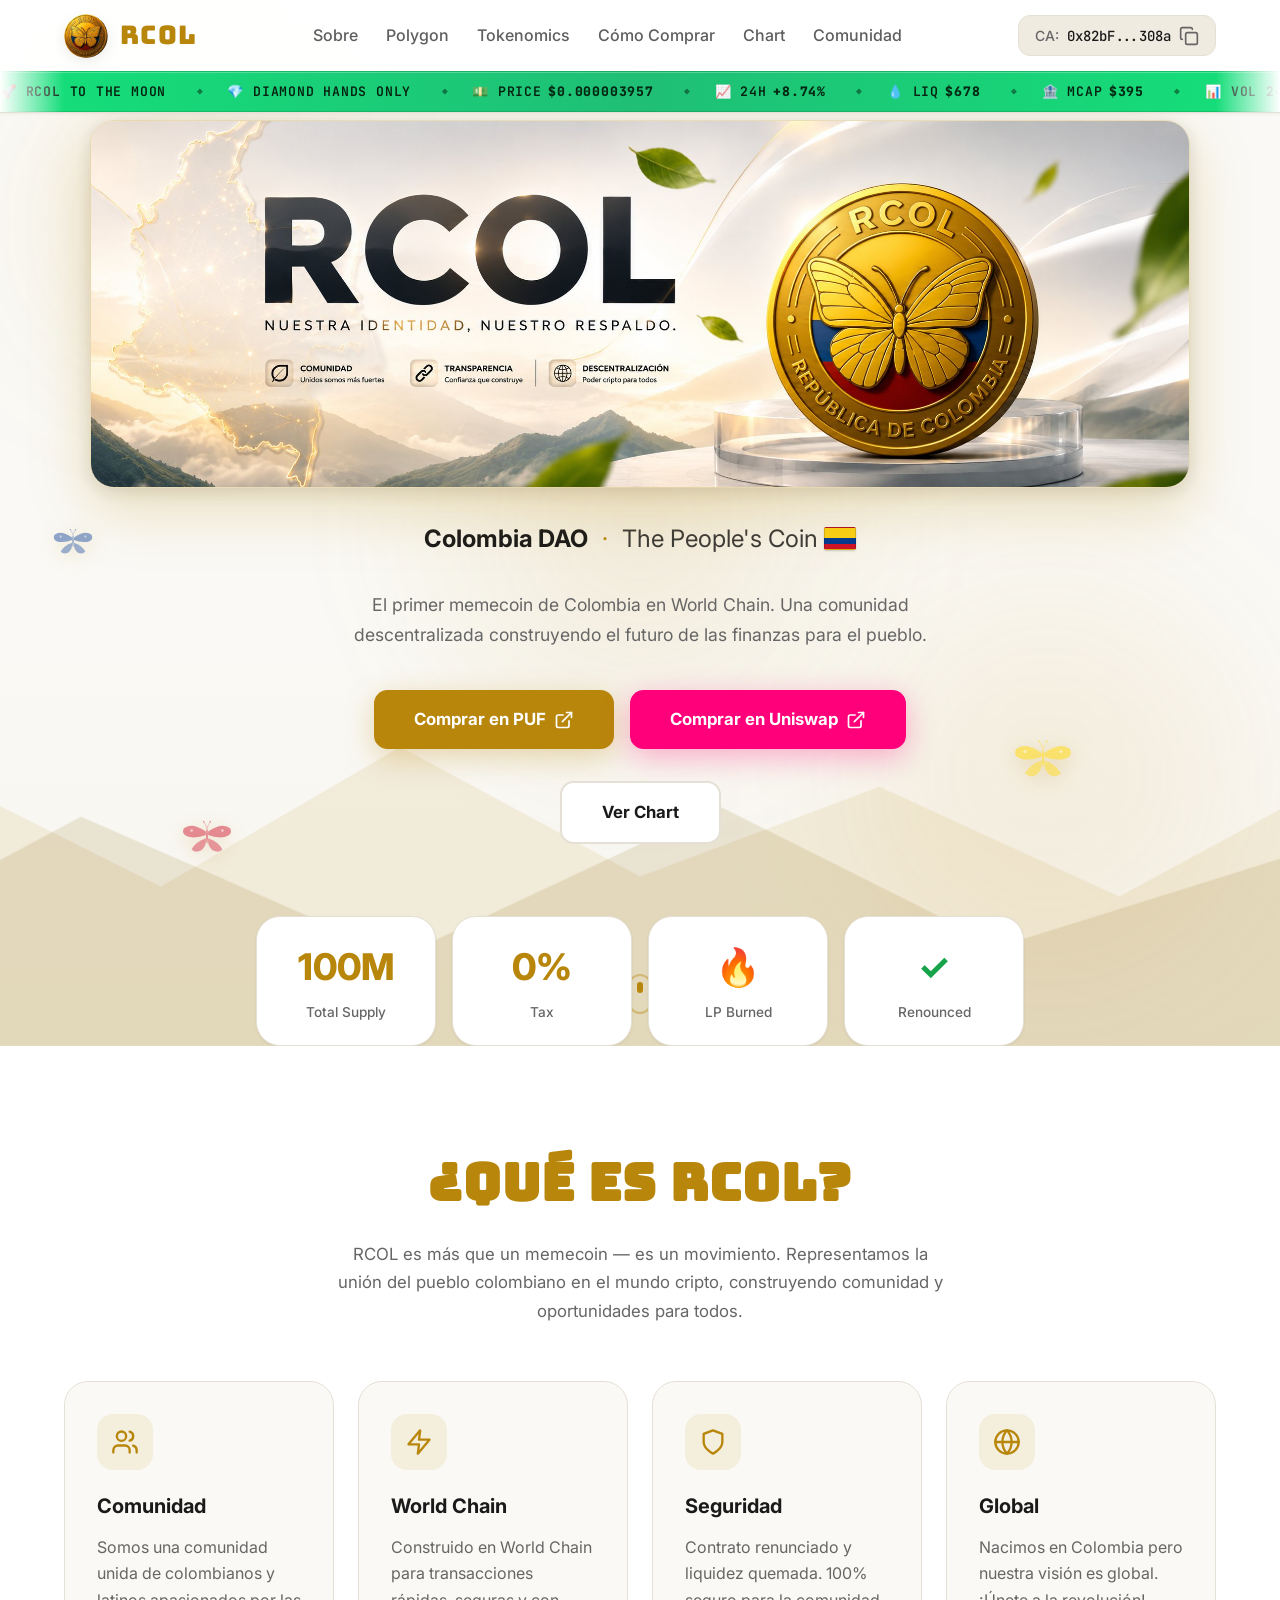
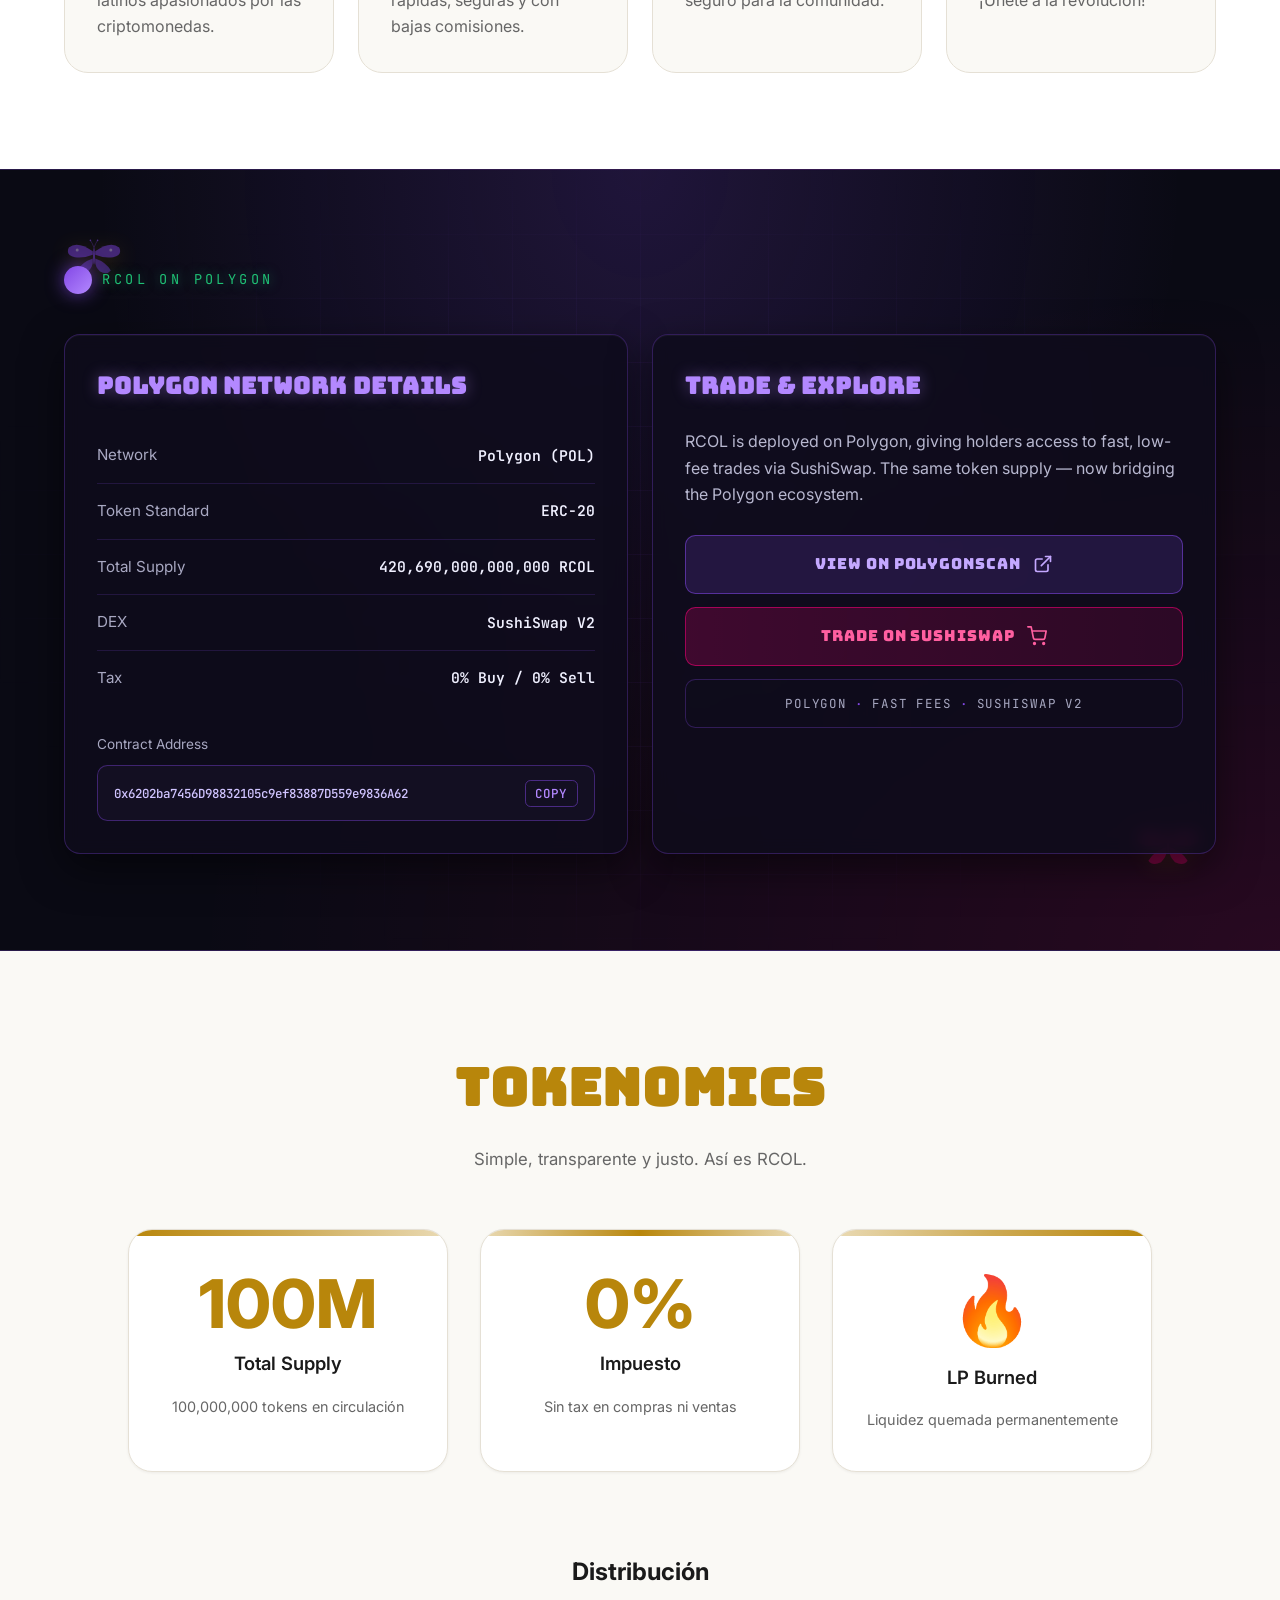
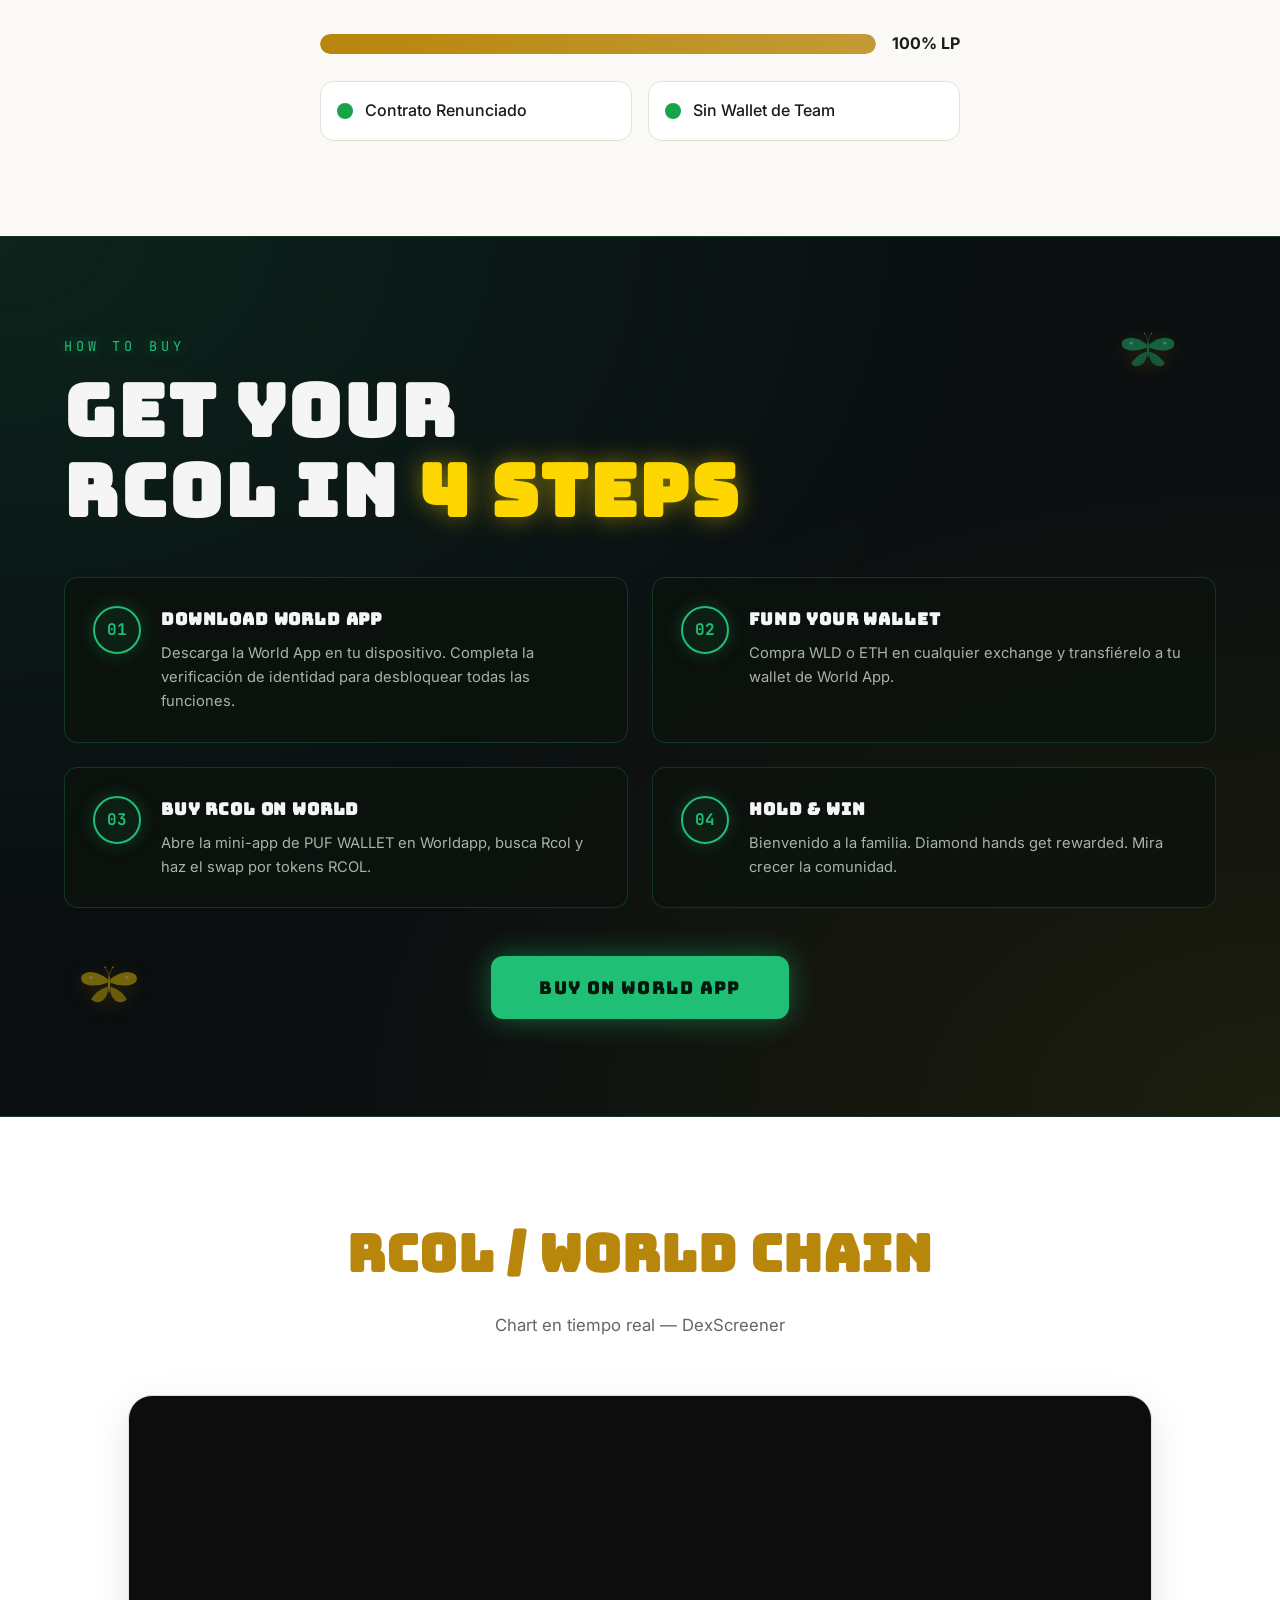
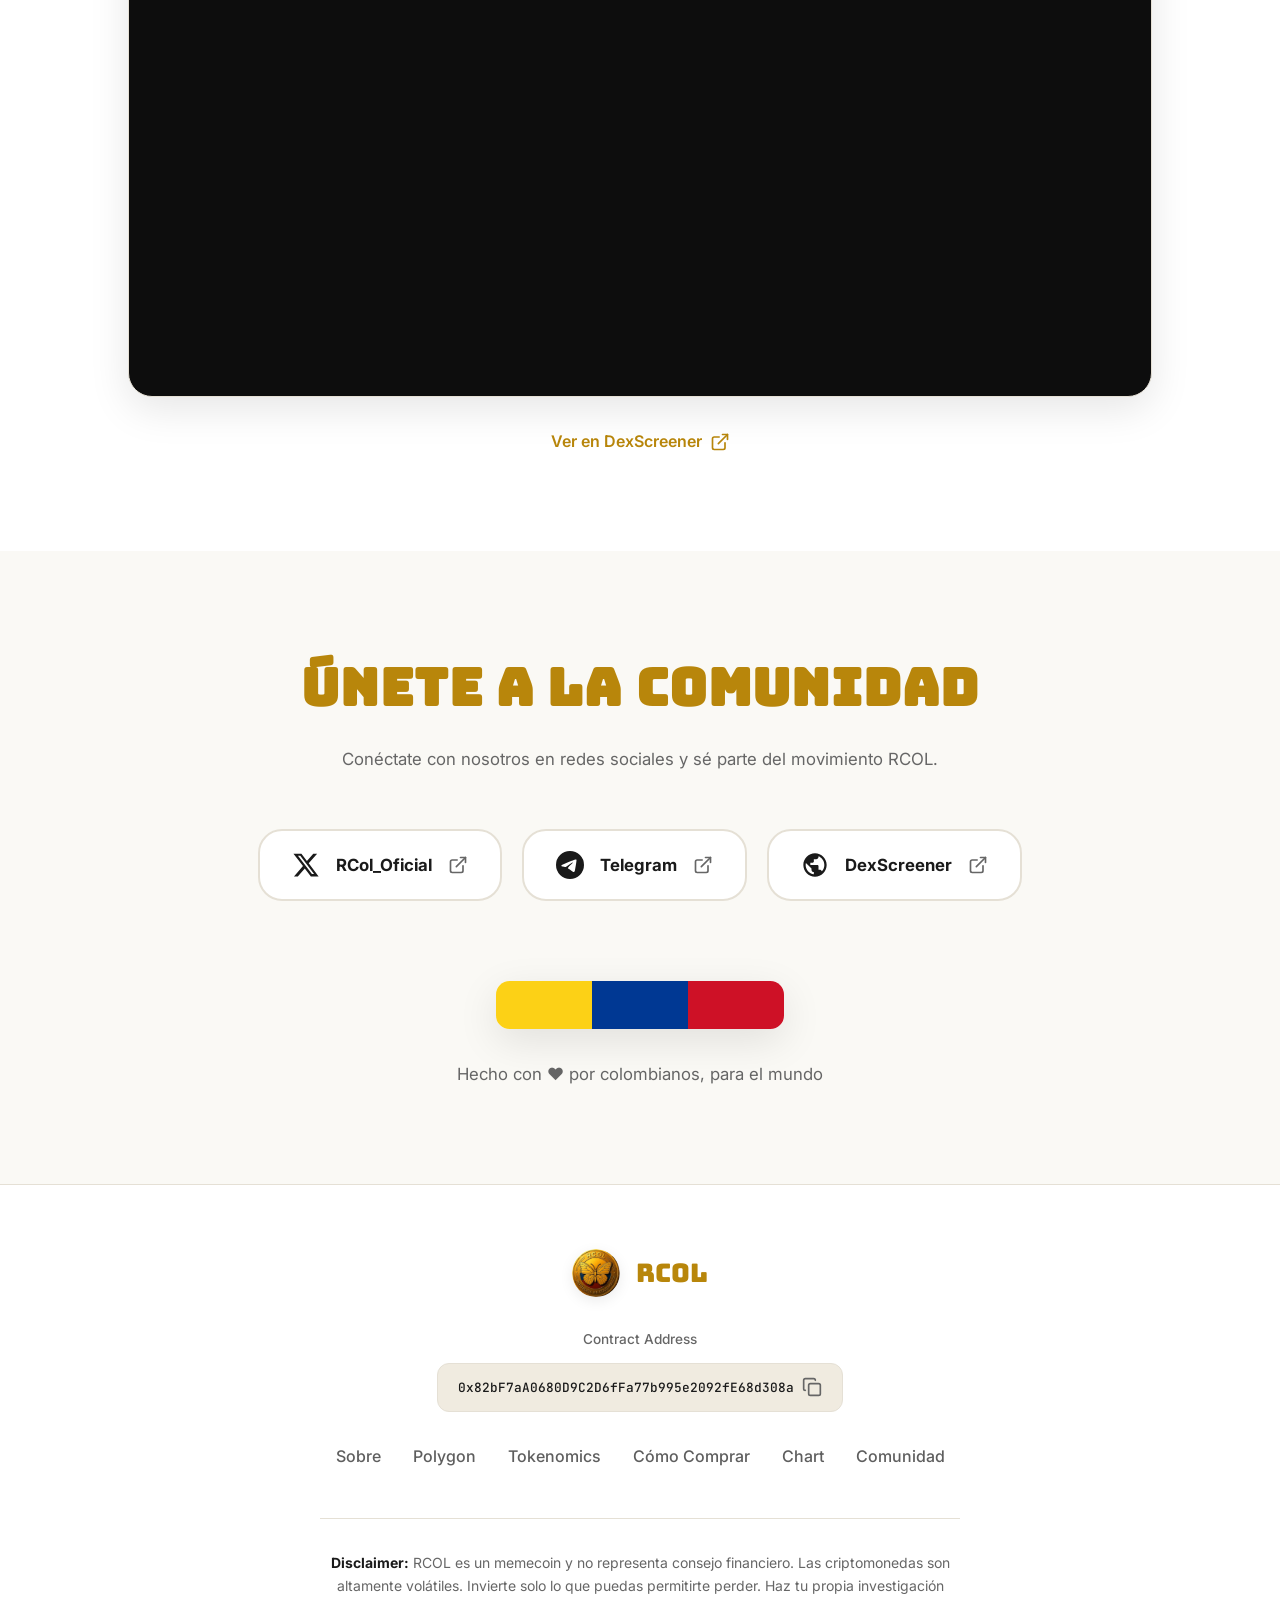
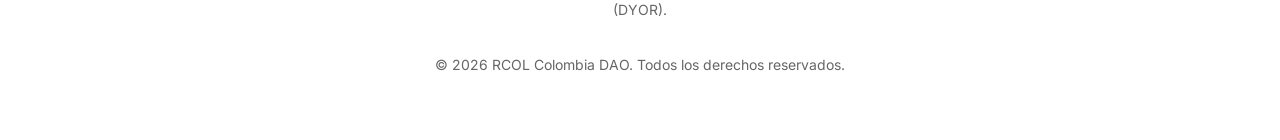
==== index.html @ a3721f61 "feat: SEO (h1, JSON-LD, robots, sitemap) + profundidad Andes y parallax SEO - Restaura un <h1> (sr-o" ====
<!DOCTYPE html>
<html lang="es">
<head>
  <meta charset="UTF-8" />
  <meta name="viewport" content="width=device-width, initial-scale=1.0" />
  <meta name="theme-color" content="#faf9f5" />
  <title>RCOL — Colombia DAO · The People's Coin</title>
  <meta name="description" content="RCOL es el memecoin de Colombia. Una comunidad descentralizada construyendo el futuro de las finanzas para el pueblo colombiano." />
  <meta name="keywords" content="RCOL, Colombia, DAO, memecoin, crypto, World Chain, DeFi, Polygon, SushiSwap" />
  <meta name="author" content="RCOL Colombia DAO" />
  <link rel="canonical" href="https://dhxc420.github.io/Rcol.fun/" />

  <meta property="og:site_name" content="RCOL — Colombia DAO" />
  <meta property="og:locale" content="es_CO" />
  <meta property="og:title" content="RCOL — Colombia DAO · The People's Coin" />
  <meta property="og:description" content="RCOL es el memecoin de Colombia. Una comunidad descentralizada construyendo el futuro." />
  <meta property="og:type" content="website" />
  <meta property="og:url" content="https://dhxc420.github.io/Rcol.fun/" />
  <meta property="og:image" content="https://dhxc420.github.io/Rcol.fun/assets/rcol-banner.jpg" />
  <meta property="og:image:width" content="2172" />
  <meta property="og:image:height" content="724" />

  <meta name="twitter:card" content="summary_large_image" />
  <meta name="twitter:title" content="RCOL — Colombia DAO" />
  <meta name="twitter:description" content="The People's Coin 🇨🇴" />
  <meta name="twitter:image" content="https://dhxc420.github.io/Rcol.fun/assets/rcol-banner.jpg" />

  <link rel="icon" type="image/png" href="assets/rcol-logo.png" />
  <link rel="apple-touch-icon" href="assets/rcol-logo.png" />

  <link rel="preconnect" href="https://fonts.googleapis.com" />
  <link rel="preconnect" href="https://fonts.gstatic.com" crossorigin />
  <link href="https://fonts.googleapis.com/css2?family=Bungee&family=Inter:wght@400;500;600;700;800&family=JetBrains+Mono:wght@400;500&display=swap" rel="stylesheet" />

  <link rel="stylesheet" href="styles.css" />

  <!-- Structured data (SEO) -->
  <script type="application/ld+json">
  {
    "@context": "https://schema.org",
    "@graph": [
      {
        "@type": "Organization",
        "@id": "https://dhxc420.github.io/Rcol.fun/#organization",
        "name": "RCOL — Colombia DAO",
        "alternateName": "RCOL",
        "url": "https://dhxc420.github.io/Rcol.fun/",
        "logo": "https://dhxc420.github.io/Rcol.fun/assets/rcol-logo.png",
        "description": "RCOL es el memecoin de Colombia. Una comunidad descentralizada construyendo el futuro de las finanzas para el pueblo colombiano.",
        "sameAs": [
          "https://twitter.com/RCol_Oficial",
          "https://t.me/updatesDzc",
          "https://dexscreener.com/worldchain/0x82bF7aA0680D9C2D6fFa77b995e2092fE68d308a",
          "https://polygonscan.com/token/0x6202ba7456D98832105c9ef83887D559e9836A62"
        ]
      },
      {
        "@type": "WebSite",
        "@id": "https://dhxc420.github.io/Rcol.fun/#website",
        "url": "https://dhxc420.github.io/Rcol.fun/",
        "name": "RCOL — Colombia DAO · The People's Coin",
        "inLanguage": "es",
        "publisher": { "@id": "https://dhxc420.github.io/Rcol.fun/#organization" }
      }
    ]
  }
  </script>
</head>
<body>
  <!-- ============ SVG SYMBOLS ============ -->
  <svg width="0" height="0" style="position:absolute" aria-hidden="true">
    <defs>
      <symbol id="butterfly-shape" viewBox="0 0 100 80">
        <!-- Body -->
        <ellipse cx="50" cy="40" rx="1.6" ry="14" fill="currentColor" opacity="0.9"/>
        <!-- Antennae -->
        <path d="M50 26 Q47 18 44 14" stroke="currentColor" stroke-width="1" fill="none" opacity="0.75"/>
        <path d="M50 26 Q53 18 56 14" stroke="currentColor" stroke-width="1" fill="none" opacity="0.75"/>
        <circle cx="44" cy="14" r="1.3" fill="currentColor"/>
        <circle cx="56" cy="14" r="1.3" fill="currentColor"/>
        <!-- Left upper wing -->
        <path d="M48 32 Q22 14 8 26 Q2 38 18 42 Q34 44 48 38 Z" fill="currentColor" opacity="0.85"/>
        <!-- Right upper wing -->
        <path d="M52 32 Q78 14 92 26 Q98 38 82 42 Q66 44 52 38 Z" fill="currentColor" opacity="0.85"/>
        <!-- Left lower wing -->
        <path d="M48 44 Q30 50 22 64 Q28 72 40 66 Q48 58 48 50 Z" fill="currentColor" opacity="0.75"/>
        <!-- Right lower wing -->
        <path d="M52 44 Q70 50 78 64 Q72 72 60 66 Q52 58 52 50 Z" fill="currentColor" opacity="0.75"/>
        <!-- Wing spots -->
        <circle cx="22" cy="30" r="2.5" fill="#fff" opacity="0.55"/>
        <circle cx="78" cy="30" r="2.5" fill="#fff" opacity="0.55"/>
      </symbol>
    </defs>
  </svg>

  <!-- ============ HEADER ============ -->
  <header class="site-header">
    <div class="container header-inner">
      <a href="#top" class="brand">
        <img src="assets/rcol-logo.png" alt="RCOL Logo" class="brand-logo" width="44" height="44" />
        <span class="brand-name">RCOL</span>
      </a>

      <nav class="nav-desktop" aria-label="Principal">
        <a href="#about">Sobre</a>
        <a href="#polygon">Polygon</a>
        <a href="#tokenomics">Tokenomics</a>
        <a href="#how-to-buy">Cómo Comprar</a>
        <a href="#chart">Chart</a>
        <a href="#community">Comunidad</a>
      </nav>

      <button class="ca-button" id="ca-button-header" type="button" aria-label="Copiar contract address">
        <span class="ca-label">CA:</span>
        <span class="ca-short" id="ca-short-header">0x82bF...308a</span>
        <svg class="icon icon-copy" viewBox="0 0 24 24" fill="none" stroke="currentColor" stroke-width="2" stroke-linecap="round" stroke-linejoin="round" aria-hidden="true">
          <rect width="14" height="14" x="8" y="8" rx="2" ry="2"/>
          <path d="M4 16c-1.1 0-2-.9-2-2V4c0-1.1.9-2 2-2h10c1.1 0 2 .9 2 2"/>
        </svg>
        <svg class="icon icon-check" viewBox="0 0 24 24" fill="none" stroke="currentColor" stroke-width="2.4" stroke-linecap="round" stroke-linejoin="round" aria-hidden="true">
          <polyline points="20 6 9 17 4 12"></polyline>
        </svg>
      </button>

      <button class="nav-toggle" id="nav-toggle" type="button" aria-label="Abrir menú" aria-expanded="false">
        <span></span><span></span><span></span>
      </button>
    </div>

    <!-- ============ LIVE TICKER ============ -->
    <div class="ticker" id="ticker" aria-label="Estadísticas RCOL en vivo">
      <div class="ticker-track">
        <!-- Group 1 -->
        <div class="ticker-group">
          <span class="tk-item">🚀 RCOL TO THE MOON</span>
          <span class="tk-item">💎 DIAMOND HANDS ONLY</span>
          <span class="tk-item">💵 PRICE <b class="tk-price">$0.000003957</b></span>
          <span class="tk-item">📈 24H <b class="tk-change">+8.74%</b></span>
          <span class="tk-item">💧 LIQ <b class="tk-liq">$678</b></span>
          <span class="tk-item">🏦 MCAP <b class="tk-mcap">$395</b></span>
          <span class="tk-item">📊 VOL 24H <b class="tk-vol">$72</b></span>
          <span class="tk-item">🔥 LP BURNED</span>
          <span class="tk-item">✅ RENOUNCED · 0% TAX</span>
          <span class="tk-item"><span class="co-flag" aria-hidden="true"></span> THE PEOPLE'S COIN</span>
        </div>
        <!-- Group 2 (clone for seamless loop) -->
        <div class="ticker-group" aria-hidden="true">
          <span class="tk-item">🚀 RCOL TO THE MOON</span>
          <span class="tk-item">💎 DIAMOND HANDS ONLY</span>
          <span class="tk-item">💵 PRICE <b class="tk-price">$0.000003957</b></span>
          <span class="tk-item">📈 24H <b class="tk-change">+8.74%</b></span>
          <span class="tk-item">💧 LIQ <b class="tk-liq">$678</b></span>
          <span class="tk-item">🏦 MCAP <b class="tk-mcap">$395</b></span>
          <span class="tk-item">📊 VOL 24H <b class="tk-vol">$72</b></span>
          <span class="tk-item">🔥 LP BURNED</span>
          <span class="tk-item">✅ RENOUNCED · 0% TAX</span>
          <span class="tk-item"><span class="co-flag" aria-hidden="true"></span> THE PEOPLE'S COIN</span>
        </div>
      </div>
    </div>

    <nav class="nav-mobile" id="nav-mobile" aria-label="Menú móvil">
      <a href="#about">Sobre</a>
      <a href="#polygon">Polygon</a>
      <a href="#tokenomics">Tokenomics</a>
      <a href="#how-to-buy">Cómo Comprar</a>
      <a href="#chart">Chart</a>
      <a href="#community">Comunidad</a>
    </nav>
  </header>

  <main id="top">
    <!-- ============ HERO ============ -->
    <section class="hero">
      <div class="hero-bg">
        <div class="blob blob-1"></div>
        <div class="blob blob-2"></div>
        <div class="blob blob-3"></div>

        <!-- Floating butterflies -->
        <svg class="butterfly butterfly-1" viewBox="0 0 100 80" aria-hidden="true">
          <use href="#butterfly-shape" />
        </svg>
        <svg class="butterfly butterfly-2" viewBox="0 0 100 80" aria-hidden="true">
          <use href="#butterfly-shape" />
        </svg>
        <svg class="butterfly butterfly-3" viewBox="0 0 100 80" aria-hidden="true">
          <use href="#butterfly-shape" />
        </svg>
        <svg class="butterfly butterfly-4" viewBox="0 0 100 80" aria-hidden="true">
          <use href="#butterfly-shape" />
        </svg>
        <svg class="butterfly butterfly-5" viewBox="0 0 100 80" aria-hidden="true">
          <use href="#butterfly-shape" />
        </svg>

        <!-- Andes silhouette (subtle depth + parallax) -->
        <svg class="andes" viewBox="0 0 1440 220" preserveAspectRatio="xMidYMax slice" aria-hidden="true">
          <path class="andes-back" data-parallax="0.06"
            d="M0,170 L120,95 L240,150 L360,80 L480,140 L600,70 L720,135 L840,90 L960,145 L1080,80 L1200,135 L1320,95 L1440,150 L1440,220 L0,220 Z" />
          <path class="andes-front" data-parallax="0.14"
            d="M0,220 L160,120 L300,180 L440,105 L600,175 L760,100 L900,170 L1060,120 L1220,185 L1380,125 L1440,165 L1440,220 L0,220 Z" />
        </svg>
      </div>

      <div class="container hero-inner">
        <h1 class="sr-only">RCOL — Colombia DAO · The People's Coin de Colombia en World Chain</h1>
        <div class="hero-banner">
          <img src="assets/rcol-banner.jpg"
               alt="RCOL — Nuestra identidad, nuestro respaldo. Comunidad, Transparencia, Descentralización."
               width="2172" height="724" class="hero-banner-img" fetchpriority="high" />
        </div>

        <p class="hero-subtitle">
          <strong>Colombia DAO</strong>
          <span class="sep">·</span>
          <span>The People's Coin</span>
          <span class="co-flag" role="img" aria-label="Bandera de Colombia"></span>
        </p>

        <p class="hero-desc">
          El primer memecoin de Colombia en World Chain.
          Una comunidad descentralizada construyendo el futuro de las finanzas para el pueblo.
        </p>

        <div class="hero-cta">
          <a class="btn btn-primary"
             href="https://world.org/mini-app?app_id=app_e5ba7c3061400e361f98ce44d8b1b9c4&path=/token/0x82bf7aa0680d9c2d6ffa77b995e2092fe68d308a"
             target="_blank" rel="noopener noreferrer">
            Comprar en PUF
            <svg class="icon" viewBox="0 0 24 24" fill="none" stroke="currentColor" stroke-width="2" stroke-linecap="round" stroke-linejoin="round"><path d="M18 13v6a2 2 0 0 1-2 2H5a2 2 0 0 1-2-2V8a2 2 0 0 1 2-2h6"/><polyline points="15 3 21 3 21 9"/><line x1="10" y1="14" x2="21" y2="3"/></svg>
          </a>
          <a class="btn btn-uniswap"
             href="https://app.uniswap.org/swap?outputCurrency=0x82bF7aA0680D9C2D6fFa77b995e2092fE68d308a&chain=worldchain"
             target="_blank" rel="noopener noreferrer">
            Comprar en Uniswap
            <svg class="icon" viewBox="0 0 24 24" fill="none" stroke="currentColor" stroke-width="2" stroke-linecap="round" stroke-linejoin="round"><path d="M18 13v6a2 2 0 0 1-2 2H5a2 2 0 0 1-2-2V8a2 2 0 0 1 2-2h6"/><polyline points="15 3 21 3 21 9"/><line x1="10" y1="14" x2="21" y2="3"/></svg>
          </a>
        </div>

        <a href="#chart" class="btn btn-ghost">Ver Chart</a>

        <div class="hero-stats">
          <div class="stat-card">
            <p class="stat-num">100M</p>
            <p class="stat-label">Total Supply</p>
          </div>
          <div class="stat-card">
            <p class="stat-num">0%</p>
            <p class="stat-label">Tax</p>
          </div>
          <div class="stat-card">
            <p class="stat-emoji">🔥</p>
            <p class="stat-label">LP Burned</p>
          </div>
          <div class="stat-card">
            <p class="stat-check">✓</p>
            <p class="stat-label">Renounced</p>
          </div>
        </div>
      </div>

      <a href="#about" class="scroll-indicator" aria-label="Bajar">
        <span></span>
      </a>
    </section>

    <!-- ============ ABOUT ============ -->
    <section id="about" class="about">
      <div class="container">
        <header class="section-head">
          <h2 class="section-title">¿Qué es RCOL?</h2>
          <p class="section-sub">
            RCOL es más que un memecoin — es un movimiento. Representamos la unión del pueblo colombiano
            en el mundo cripto, construyendo comunidad y oportunidades para todos.
          </p>
        </header>

        <div class="feature-grid">
          <article class="feature">
            <div class="feature-icon">
              <svg viewBox="0 0 24 24" fill="none" stroke="currentColor" stroke-width="2" stroke-linecap="round" stroke-linejoin="round"><path d="M16 21v-2a4 4 0 0 0-4-4H6a4 4 0 0 0-4 4v2"/><circle cx="9" cy="7" r="4"/><path d="M22 21v-2a4 4 0 0 0-3-3.87"/><path d="M16 3.13a4 4 0 0 1 0 7.75"/></svg>
            </div>
            <h3>Comunidad</h3>
            <p>Somos una comunidad unida de colombianos y latinos apasionados por las criptomonedas.</p>
          </article>

          <article class="feature">
            <div class="feature-icon">
              <svg viewBox="0 0 24 24" fill="none" stroke="currentColor" stroke-width="2" stroke-linecap="round" stroke-linejoin="round"><polygon points="13 2 3 14 12 14 11 22 21 10 12 10 13 2"/></svg>
            </div>
            <h3>World Chain</h3>
            <p>Construido en World Chain para transacciones rápidas, seguras y con bajas comisiones.</p>
          </article>

          <article class="feature">
            <div class="feature-icon">
              <svg viewBox="0 0 24 24" fill="none" stroke="currentColor" stroke-width="2" stroke-linecap="round" stroke-linejoin="round"><path d="M12 22s8-4 8-10V5l-8-3-8 3v7c0 6 8 10 8 10z"/></svg>
            </div>
            <h3>Seguridad</h3>
            <p>Contrato renunciado y liquidez quemada. 100% seguro para la comunidad.</p>
          </article>

          <article class="feature">
            <div class="feature-icon">
              <svg viewBox="0 0 24 24" fill="none" stroke="currentColor" stroke-width="2" stroke-linecap="round" stroke-linejoin="round"><circle cx="12" cy="12" r="10"/><line x1="2" y1="12" x2="22" y2="12"/><path d="M12 2a15.3 15.3 0 0 1 4 10 15.3 15.3 0 0 1-4 10 15.3 15.3 0 0 1-4-10 15.3 15.3 0 0 1 4-10z"/></svg>
            </div>
            <h3>Global</h3>
            <p>Nacimos en Colombia pero nuestra visión es global. ¡Únete a la revolución!</p>
          </article>
        </div>
      </div>
    </section>

    <!-- ============ POLYGON ============ -->
    <section id="polygon" class="polygon">
      <!-- Decorative butterflies -->
      <svg class="butterfly butterfly-pg-1" viewBox="0 0 100 80" aria-hidden="true"><use href="#butterfly-shape"/></svg>
      <svg class="butterfly butterfly-pg-2" viewBox="0 0 100 80" aria-hidden="true"><use href="#butterfly-shape"/></svg>

      <div class="container">
        <header class="polygon-eyebrow">
          <span class="polygon-dot"></span>
          <span class="eyebrow-text">RCOL ON POLYGON</span>
        </header>

        <div class="polygon-grid">
          <article class="polygon-card">
            <h3 class="polygon-title">Polygon Network Details</h3>
            <dl class="polygon-list">
              <div class="polygon-row">
                <dt>Network</dt>
                <dd>Polygon (POL)</dd>
              </div>
              <div class="polygon-row">
                <dt>Token Standard</dt>
                <dd>ERC-20</dd>
              </div>
              <div class="polygon-row">
                <dt>Total Supply</dt>
                <dd>420,690,000,000,000 RCOL</dd>
              </div>
              <div class="polygon-row">
                <dt>DEX</dt>
                <dd>SushiSwap V2</dd>
              </div>
              <div class="polygon-row">
                <dt>Tax</dt>
                <dd>0% Buy / 0% Sell</dd>
              </div>
            </dl>

            <div class="polygon-ca">
              <span class="polygon-ca-label">Contract Address</span>
              <button class="ca-button ca-polygon" data-address="0x6202ba7456D98832105c9ef83887D559e9836A62" type="button" aria-label="Copiar contract address de Polygon">
                <span class="ca-polygon-text">0x6202ba7456D98832105c9ef83887D559e9836A62</span>
                <span class="ca-copy-text">COPY</span>
                <span class="ca-copied-text">COPIED</span>
              </button>
            </div>
          </article>

          <article class="polygon-card">
            <h3 class="polygon-title">Trade &amp; Explore</h3>
            <p class="polygon-desc">
              RCOL is deployed on Polygon, giving holders access to fast, low-fee
              trades via SushiSwap. The same token supply — now bridging the
              Polygon ecosystem.
            </p>

            <div class="polygon-actions">
              <a class="btn-polygon btn-polygon-primary"
                 href="https://polygonscan.com/token/0x6202ba7456D98832105c9ef83887D559e9836A62"
                 target="_blank" rel="noopener noreferrer">
                <span>VIEW ON POLYGONSCAN</span>
                <svg class="icon" viewBox="0 0 24 24" fill="none" stroke="currentColor" stroke-width="2" stroke-linecap="round" stroke-linejoin="round"><path d="M18 13v6a2 2 0 0 1-2 2H5a2 2 0 0 1-2-2V8a2 2 0 0 1 2-2h6"/><polyline points="15 3 21 3 21 9"/><line x1="10" y1="14" x2="21" y2="3"/></svg>
              </a>
              <a class="btn-polygon btn-polygon-sushi"
                 href="https://www.sushi.com/polygon/swap?token0=NATIVE&token1=0x6202ba7456D98832105c9ef83887D559e9836A62"
                 target="_blank" rel="noopener noreferrer">
                <span>TRADE ON SUSHISWAP</span>
                <svg class="icon" viewBox="0 0 24 24" fill="none" stroke="currentColor" stroke-width="2" stroke-linecap="round" stroke-linejoin="round"><circle cx="9" cy="21" r="1"/><circle cx="20" cy="21" r="1"/><path d="M1 1h4l2.68 13.39a2 2 0 0 0 2 1.61h9.72a2 2 0 0 0 2-1.61L23 6H6"/></svg>
              </a>
              <div class="btn-polygon btn-polygon-tags">
                <span>POLYGON</span><span class="dot-sep">·</span>
                <span>FAST FEES</span><span class="dot-sep">·</span>
                <span>SUSHISWAP V2</span>
              </div>
            </div>
          </article>
        </div>
      </div>
    </section>

    <!-- ============ TOKENOMICS ============ -->
    <section id="tokenomics" class="tokenomics">
      <div class="container">
        <header class="section-head">
          <h2 class="section-title">Tokenomics</h2>
          <p class="section-sub">Simple, transparente y justo. Así es RCOL.</p>
        </header>

        <div class="token-grid">
          <article class="token-card">
            <div class="token-bar"></div>
            <div class="token-num">100M</div>
            <div class="token-label">Total Supply</div>
            <p class="token-desc">100,000,000 tokens en circulación</p>
          </article>

          <article class="token-card">
            <div class="token-bar token-bar-2"></div>
            <div class="token-num">0%</div>
            <div class="token-label">Impuesto</div>
            <p class="token-desc">Sin tax en compras ni ventas</p>
          </article>

          <article class="token-card">
            <div class="token-bar token-bar-3"></div>
            <div class="token-num token-emoji">🔥</div>
            <div class="token-label">LP Burned</div>
            <p class="token-desc">Liquidez quemada permanentemente</p>
          </article>
        </div>

        <div class="distribution">
          <h3>Distribución</h3>
          <div class="dist-bar-wrap">
            <div class="dist-bar"><div class="dist-fill"></div></div>
            <span class="dist-label">100% LP</span>
          </div>
          <div class="dist-checks">
            <div class="dist-check">
              <span class="dot"></span>
              <span>Contrato Renunciado</span>
            </div>
            <div class="dist-check">
              <span class="dot"></span>
              <span>Sin Wallet de Team</span>
            </div>
          </div>
        </div>
      </div>
    </section>

    <!-- ============ HOW TO BUY ============ -->
    <section id="how-to-buy" class="how-to-buy">
      <svg class="butterfly butterfly-htb-1" viewBox="0 0 100 80" aria-hidden="true"><use href="#butterfly-shape"/></svg>
      <svg class="butterfly butterfly-htb-2" viewBox="0 0 100 80" aria-hidden="true"><use href="#butterfly-shape"/></svg>

      <div class="container">
        <header class="htb-head">
          <span class="htb-eyebrow">HOW TO BUY</span>
          <h2 class="htb-title">
            <span class="htb-line-1">GET YOUR</span>
            <span class="htb-line-2">RCOL IN <span class="htb-accent">4 STEPS</span></span>
          </h2>
        </header>

        <div class="htb-grid">
          <article class="htb-step">
            <span class="htb-num">01</span>
            <div class="htb-body">
              <h3>DOWNLOAD WORLD APP</h3>
              <p>Descarga la World App en tu dispositivo. Completa la verificación de identidad para desbloquear todas las funciones.</p>
            </div>
          </article>

          <article class="htb-step">
            <span class="htb-num">02</span>
            <div class="htb-body">
              <h3>FUND YOUR WALLET</h3>
              <p>Compra WLD o ETH en cualquier exchange y transfiérelo a tu wallet de World App.</p>
            </div>
          </article>

          <article class="htb-step">
            <span class="htb-num">03</span>
            <div class="htb-body">
              <h3>BUY RCOL ON WORLD</h3>
              <p>Abre la mini-app de PUF WALLET en Worldapp, busca Rcol  y haz el swap por tokens RCOL.</p>
            </div>
          </article>

          <article class="htb-step">
            <span class="htb-num">04</span>
            <div class="htb-body">
              <h3>HOLD &amp; WIN</h3>
              <p>Bienvenido a la familia. Diamond hands get rewarded. Mira crecer la comunidad.</p>
            </div>
          </article>
        </div>

        <div class="htb-cta">
          <a class="btn-htb"
             href="https://world.org/mini-app?app_id=app_e5ba7c3061400e361f98ce44d8b1b9c4&path=/token/0x82bf7aa0680d9c2d6ffa77b995e2092fe68d308a"
             target="_blank" rel="noopener noreferrer">
            BUY ON WORLD APP
          </a>
        </div>
      </div>
    </section>

    <!-- ============ CHART ============ -->
    <section id="chart" class="chart-section">
      <div class="container">
        <header class="section-head">
          <h2 class="section-title">RCOL / World Chain</h2>
          <p class="section-sub">Chart en tiempo real — DexScreener</p>
        </header>

        <div class="chart-wrap">
          <iframe
            src="https://dexscreener.com/worldchain/0x82bF7aA0680D9C2D6fFa77b995e2092fE68d308a?embed=1&theme=dark&info=0"
            title="RCOL DexScreener Chart"
            loading="lazy"
            allowfullscreen></iframe>
        </div>

        <div class="chart-link">
          <a href="https://dexscreener.com/worldchain/0x82bF7aA0680D9C2D6fFa77b995e2092fE68d308a"
             target="_blank" rel="noopener noreferrer">
            Ver en DexScreener
            <svg class="icon" viewBox="0 0 24 24" fill="none" stroke="currentColor" stroke-width="2" stroke-linecap="round" stroke-linejoin="round"><path d="M18 13v6a2 2 0 0 1-2 2H5a2 2 0 0 1-2-2V8a2 2 0 0 1 2-2h6"/><polyline points="15 3 21 3 21 9"/><line x1="10" y1="14" x2="21" y2="3"/></svg>
          </a>
        </div>
      </div>
    </section>

    <!-- ============ COMMUNITY ============ -->
    <section id="community" class="community">
      <div class="container">
        <header class="section-head">
          <h2 class="section-title">Únete a la Comunidad</h2>
          <p class="section-sub">
            Conéctate con nosotros en redes sociales y sé parte del movimiento RCOL.
          </p>
        </header>

        <div class="social-grid">
          <a class="social-card" href="https://twitter.com/RCol_Oficial" target="_blank" rel="noopener noreferrer">
            <svg class="social-icon" viewBox="0 0 24 24" fill="currentColor"><path d="M18.244 2.25h3.308l-7.227 8.26 8.502 11.24H16.17l-5.214-6.817L4.99 21.75H1.68l7.73-8.835L1.254 2.25H8.08l4.713 6.231zm-1.161 17.52h1.833L7.084 4.126H5.117z"/></svg>
            <span>RCol_Oficial</span>
            <svg class="icon ext" viewBox="0 0 24 24" fill="none" stroke="currentColor" stroke-width="2" stroke-linecap="round" stroke-linejoin="round"><path d="M18 13v6a2 2 0 0 1-2 2H5a2 2 0 0 1-2-2V8a2 2 0 0 1 2-2h6"/><polyline points="15 3 21 3 21 9"/><line x1="10" y1="14" x2="21" y2="3"/></svg>
          </a>

          <a class="social-card" href="https://t.me/updatesDzc" target="_blank" rel="noopener noreferrer">
            <svg class="social-icon" viewBox="0 0 24 24" fill="currentColor"><path d="M11.944 0A12 12 0 0 0 0 12a12 12 0 0 0 12 12 12 12 0 0 0 12-12A12 12 0 0 0 12 0a12 12 0 0 0-.056 0zm4.962 7.224c.1-.002.321.023.465.14a.506.506 0 0 1 .171.325c.016.093.036.306.02.472-.18 1.898-.962 6.502-1.36 8.627-.168.9-.499 1.201-.82 1.23-.696.065-1.225-.46-1.9-.902-1.056-.693-1.653-1.124-2.678-1.8-1.185-.78-.417-1.21.258-1.91.177-.184 3.247-2.977 3.307-3.23.007-.032.014-.15-.056-.212s-.174-.041-.249-.024c-.106.024-1.793 1.14-5.061 3.345-.48.33-.913.49-1.302.48-.428-.008-1.252-.241-1.865-.44-.752-.245-1.349-.374-1.297-.789.027-.216.325-.437.893-.663 3.498-1.524 5.83-2.529 6.998-3.014 3.332-1.386 4.025-1.627 4.476-1.635z"/></svg>
            <span>Telegram</span>
            <svg class="icon ext" viewBox="0 0 24 24" fill="none" stroke="currentColor" stroke-width="2" stroke-linecap="round" stroke-linejoin="round"><path d="M18 13v6a2 2 0 0 1-2 2H5a2 2 0 0 1-2-2V8a2 2 0 0 1 2-2h6"/><polyline points="15 3 21 3 21 9"/><line x1="10" y1="14" x2="21" y2="3"/></svg>
          </a>

          <a class="social-card" href="https://dexscreener.com/worldchain/0x82bF7aA0680D9C2D6fFa77b995e2092fE68d308a" target="_blank" rel="noopener noreferrer">
            <svg class="social-icon" viewBox="0 0 24 24" fill="currentColor"><path d="M12 2C6.48 2 2 6.48 2 12s4.48 10 10 10 10-4.48 10-10S17.52 2 12 2zm-1 17.93c-3.95-.49-7-3.85-7-7.93 0-.62.08-1.21.21-1.79L9 15v1c0 1.1.9 2 2 2v1.93zm6.9-2.54c-.26-.81-1-1.39-1.9-1.39h-1v-3c0-.55-.45-1-1-1H8v-2h2c.55 0 1-.45 1-1V7h2c1.1 0 2-.9 2-2v-.41c2.93 1.19 5 4.06 5 7.41 0 2.08-.8 3.97-2.1 5.39z"/></svg>
            <span>DexScreener</span>
            <svg class="icon ext" viewBox="0 0 24 24" fill="none" stroke="currentColor" stroke-width="2" stroke-linecap="round" stroke-linejoin="round"><path d="M18 13v6a2 2 0 0 1-2 2H5a2 2 0 0 1-2-2V8a2 2 0 0 1 2-2h6"/><polyline points="15 3 21 3 21 9"/><line x1="10" y1="14" x2="21" y2="3"/></svg>
          </a>
        </div>

        <div class="flag-banner">
          <div class="flag-y"></div>
          <div class="flag-b"></div>
          <div class="flag-r"></div>
        </div>

        <p class="community-foot">Hecho con ❤️ por colombianos, para el mundo</p>
      </div>
    </section>
  </main>

  <!-- ============ FOOTER ============ -->
  <footer class="site-footer">
    <div class="container footer-inner">
      <div class="footer-brand">
        <img src="assets/rcol-logo.png" alt="RCOL Logo" width="48" height="48" />
        <span>RCOL</span>
      </div>

      <div class="footer-ca">
        <span class="footer-ca-label">Contract Address</span>
        <button class="ca-button ca-full" id="ca-button-footer" type="button" aria-label="Copiar contract address">
          <span class="ca-full-text" id="ca-full-text">0x82bF7aA0680D9C2D6fFa77b995e2092fE68d308a</span>
          <svg class="icon icon-copy" viewBox="0 0 24 24" fill="none" stroke="currentColor" stroke-width="2" stroke-linecap="round" stroke-linejoin="round" aria-hidden="true">
            <rect width="14" height="14" x="8" y="8" rx="2" ry="2"/>
            <path d="M4 16c-1.1 0-2-.9-2-2V4c0-1.1.9-2 2-2h10c1.1 0 2 .9 2 2"/>
          </svg>
          <svg class="icon icon-check" viewBox="0 0 24 24" fill="none" stroke="currentColor" stroke-width="2.4" stroke-linecap="round" stroke-linejoin="round" aria-hidden="true">
            <polyline points="20 6 9 17 4 12"></polyline>
          </svg>
        </button>
      </div>

      <nav class="footer-nav" aria-label="Pie">
        <a href="#about">Sobre</a>
        <a href="#polygon">Polygon</a>
        <a href="#tokenomics">Tokenomics</a>
        <a href="#how-to-buy">Cómo Comprar</a>
        <a href="#chart">Chart</a>
        <a href="#community">Comunidad</a>
      </nav>

      <p class="disclaimer">
        <strong>Disclaimer:</strong> RCOL es un memecoin y no representa consejo financiero.
        Las criptomonedas son altamente volátiles. Invierte solo lo que puedas permitirte perder.
        Haz tu propia investigación (DYOR).
      </p>

      <p class="copy">© 2026 RCOL Colombia DAO. Todos los derechos reservados.</p>
    </div>
  </footer>

  <script src="script.js" defer></script>
</body>
</html>
---- styles.css ----
/* ===================== RCOL — Colombia DAO ===================== */

:root {
  --background: #faf9f5;
  --foreground: #1a1a1a;
  --card: #ffffff;
  --muted: #f5f3ed;
  --muted-fg: #666666;
  --secondary: #f0ebe0;
  --border: #e5e0d5;
  --primary: #b8860b;
  --primary-fg: #ffffff;
  --primary-soft: rgba(184, 134, 11, 0.1);
  --gold-light: #ffd700;
  --gold-dark: #8b6914;
  --green: #16a34a;
  --uniswap: #ff007a;

  --flag-yellow: #fcd116;
  --flag-blue: #003893;
  --flag-red: #ce1126;

  --radius: 0.625rem;
  --radius-lg: 1rem;
  --radius-xl: 1.5rem;
  --shadow-sm: 0 1px 3px rgba(0, 0, 0, 0.06);
  --shadow-md: 0 4px 14px rgba(0, 0, 0, 0.08);
  --shadow-lg: 0 12px 40px rgba(0, 0, 0, 0.1);
  --shadow-gold: 0 8px 30px rgba(184, 134, 11, 0.3);

  --font-display: 'Bungee', system-ui, sans-serif;
  --font-sans: 'Inter', system-ui, -apple-system, BlinkMacSystemFont, sans-serif;
  --font-mono: 'JetBrains Mono', ui-monospace, monospace;
}

* { box-sizing: border-box; margin: 0; padding: 0; }
html { scroll-behavior: smooth; scroll-padding-top: 130px; }
body {
  background: var(--background);
  color: var(--foreground);
  font-family: var(--font-sans);
  font-size: 16px;
  line-height: 1.6;
  -webkit-font-smoothing: antialiased;
  -moz-osx-font-smoothing: grayscale;
  overflow-x: hidden;
}

img { max-width: 100%; display: block; }
a { color: inherit; text-decoration: none; }
button { font-family: inherit; cursor: pointer; background: none; border: none; }

.container { max-width: 1200px; margin: 0 auto; padding: 0 1rem; width: 100%; }
.icon { width: 1.25rem; height: 1.25rem; flex-shrink: 0; }

/* Screen-reader-only (SEO/a11y heading without visual duplication) */
.sr-only {
  position: absolute;
  width: 1px;
  height: 1px;
  padding: 0;
  margin: -1px;
  overflow: hidden;
  clip: rect(0, 0, 0, 0);
  white-space: nowrap;
  border: 0;
}

/* Inline Colombia flag (consistent across all platforms incl. Windows) */
.co-flag {
  display: inline-block;
  width: 1.35em;
  height: 0.95em;
  vertical-align: -0.12em;
  border-radius: 2px;
  border: 1px solid rgba(0, 0, 0, 0.15);
  background: linear-gradient(
    180deg,
    var(--flag-yellow) 0 50%,
    var(--flag-blue) 50% 75%,
    var(--flag-red) 75% 100%
  );
  box-shadow: 0 1px 2px rgba(0, 0, 0, 0.18);
}

/* ============ HEADER ============ */
.site-header {
  position: fixed;
  top: 0;
  left: 0;
  right: 0;
  z-index: 50;
  background: rgba(255, 255, 255, 0.92);
  backdrop-filter: blur(14px);
  -webkit-backdrop-filter: blur(14px);
  border-bottom: 1px solid var(--border);
  box-shadow: var(--shadow-sm);
}

.header-inner {
  display: flex;
  align-items: center;
  justify-content: space-between;
  padding: 0.75rem 1rem;
  gap: 1rem;
}

.brand {
  display: flex;
  align-items: center;
  gap: 0.75rem;
}

.brand-logo {
  width: 44px;
  height: 44px;
  border-radius: 50%;
  box-shadow: var(--shadow-md);
}

.brand-name {
  font-family: var(--font-display);
  font-size: 1.6rem;
  color: var(--primary);
  letter-spacing: 0.05em;
}

.nav-desktop {
  display: none;
  gap: 2rem;
  align-items: center;
}

.nav-desktop a {
  color: rgba(26, 26, 26, 0.7);
  font-weight: 500;
  white-space: nowrap;
  transition: color 0.2s;
}
.nav-desktop a:hover { color: var(--primary); }

.ca-button {
  display: inline-flex;
  align-items: center;
  gap: 0.5rem;
  background: var(--secondary);
  border: 1px solid var(--border);
  padding: 0.6rem 1rem;
  border-radius: 0.75rem;
  font-size: 0.875rem;
  font-family: var(--font-mono);
  color: var(--foreground);
  font-weight: 500;
  transition: background 0.2s;
}
.ca-button:hover { background: #e9e3d1; }

.ca-label { color: var(--muted-fg); font-family: var(--font-sans); }
.ca-button .icon { color: var(--muted-fg); transition: color 0.2s; }
.ca-button:hover .icon-copy { color: var(--primary); }

.ca-button .icon-check { display: none; color: var(--green); }
.ca-button.copied .icon-copy { display: none; }
.ca-button.copied .icon-check { display: block; }

.nav-toggle {
  display: flex;
  flex-direction: column;
  gap: 4px;
  padding: 0.4rem;
}
.nav-toggle span {
  display: block;
  width: 22px;
  height: 2px;
  background: var(--foreground);
  border-radius: 2px;
  transition: transform 0.2s, opacity 0.2s;
}
.nav-toggle.open span:nth-child(1) { transform: translateY(6px) rotate(45deg); }
.nav-toggle.open span:nth-child(2) { opacity: 0; }
.nav-toggle.open span:nth-child(3) { transform: translateY(-6px) rotate(-45deg); }

.nav-mobile {
  display: none;
  flex-direction: column;
  border-top: 1px solid var(--border);
  background: var(--card);
}
.nav-mobile a {
  padding: 0.85rem 1.5rem;
  border-bottom: 1px solid var(--border);
  font-weight: 500;
  color: rgba(26, 26, 26, 0.85);
}
.nav-mobile a:hover { color: var(--primary); background: var(--muted); }
.nav-mobile.open { display: flex; }

/* ============ LIVE TICKER ============ */
.ticker {
  overflow: hidden;
  background: linear-gradient(90deg, #14e07a 0%, #1fbf75 50%, #14e07a 100%);
  border-top: 1px solid rgba(0, 0, 0, 0.12);
  border-bottom: 1px solid rgba(0, 0, 0, 0.12);
  box-shadow: inset 0 1px 0 rgba(255, 255, 255, 0.25), 0 4px 14px rgba(31, 191, 117, 0.3);
  -webkit-mask-image: linear-gradient(90deg, transparent, #000 5%, #000 95%, transparent);
  mask-image: linear-gradient(90deg, transparent, #000 5%, #000 95%, transparent);
}

.ticker-track {
  display: flex;
  width: max-content;
  animation: tickerScroll 38s linear infinite;
}
.ticker:hover .ticker-track { animation-play-state: paused; }

.ticker-group {
  display: flex;
  flex-shrink: 0;
}

.tk-item {
  display: inline-flex;
  align-items: center;
  gap: 0.4rem;
  padding: 0.55rem 0;
  white-space: nowrap;
  font-family: var(--font-mono);
  font-size: 0.82rem;
  font-weight: 600;
  letter-spacing: 0.06em;
  color: #06210f;
  text-transform: uppercase;
}
.tk-item::after {
  content: "◆";
  margin: 0 1.5rem;
  font-size: 0.6rem;
  color: rgba(6, 33, 15, 0.5);
}
.tk-item b { font-weight: 800; color: #042a14; }
.tk-change.tk-down { color: #b81414; }
.tk-change.tk-up { color: #044d24; }

@keyframes tickerScroll {
  from { transform: translateX(0); }
  to { transform: translateX(-50%); }
}

/* ============ HERO ============ */
.hero {
  position: relative;
  min-height: 100vh;
  display: flex;
  align-items: center;
  justify-content: center;
  padding-top: 7.5rem;
  overflow: hidden;
  background: linear-gradient(180deg, var(--background) 0%, var(--background) 60%, rgba(240, 235, 224, 0.3) 100%);
}

.hero-bg { position: absolute; inset: 0; overflow: hidden; pointer-events: none; }
.blob {
  position: absolute;
  border-radius: 50%;
  filter: blur(80px);
  background: rgba(184, 134, 11, 0.08);
}
.blob-1 { top: 5rem; left: 2.5rem; width: 18rem; height: 18rem; }
.blob-2 { bottom: 5rem; right: 2.5rem; width: 24rem; height: 24rem; }
.blob-3 {
  top: 50%; left: 50%;
  width: 38rem; height: 38rem;
  transform: translate(-50%, -50%);
  background: radial-gradient(circle, rgba(184, 134, 11, 0.12), transparent 70%);
  filter: blur(40px);
}

/* Andes silhouette — subtle depth behind the hero */
.andes {
  position: absolute;
  left: 0;
  right: 0;
  bottom: 0;
  width: 100%;
  height: 42%;
  min-height: 220px;
  pointer-events: none;
  will-change: transform;
}
.andes-back {
  fill: rgba(184, 134, 11, 0.10);
}
.andes-front {
  fill: rgba(139, 105, 20, 0.14);
}

.hero-inner {
  position: relative;
  z-index: 1;
  text-align: center;
  display: flex;
  flex-direction: column;
  align-items: center;
  gap: 2rem;
  padding: 4rem 1rem;
}

.hero-coin {
  animation: float 3s ease-in-out infinite, glow 2s ease-in-out infinite;
}
.coin-img {
  width: 13rem;
  height: 13rem;
  filter: drop-shadow(0 8px 24px rgba(184, 134, 11, 0.4));
}

/* Hero banner image */
.hero-banner {
  width: 100%;
  max-width: 1100px;
  margin: 0 auto;
  border-radius: var(--radius-xl);
  overflow: hidden;
  position: relative;
  box-shadow: 0 20px 60px rgba(184, 134, 11, 0.25), 0 4px 18px rgba(0, 0, 0, 0.12);
  border: 1px solid rgba(184, 134, 11, 0.25);
  animation: bannerIn 0.9s cubic-bezier(0.22, 1, 0.36, 1) both, float 6s ease-in-out 0.9s infinite;
  transition: transform 0.4s ease, box-shadow 0.4s ease;
}
.hero-banner:hover {
  transform: translateY(-4px);
  box-shadow: 0 28px 70px rgba(184, 134, 11, 0.35), 0 6px 22px rgba(0, 0, 0, 0.15);
}
.hero-banner-img {
  width: 100%;
  height: auto;
  display: block;
}
/* Soft moving shine sweep across the banner */
.hero-banner::after {
  content: "";
  position: absolute;
  top: 0;
  left: -60%;
  width: 45%;
  height: 100%;
  background: linear-gradient(100deg, transparent, rgba(255, 255, 255, 0.35), transparent);
  transform: skewX(-18deg);
  animation: bannerShine 5.5s ease-in-out 1.2s infinite;
  pointer-events: none;
}

@keyframes bannerIn {
  from { opacity: 0; transform: translateY(24px) scale(0.97); }
  to { opacity: 1; transform: translateY(0) scale(1); }
}
@keyframes bannerShine {
  0% { left: -60%; }
  55%, 100% { left: 130%; }
}

.hero-tag {
  font-family: var(--font-mono);
  font-size: 0.85rem;
  letter-spacing: 0.25em;
  color: #1fbf75;
  text-shadow: 0 0 12px rgba(31, 191, 117, 0.6);
  animation: tagPulse 3s ease-in-out infinite;
}

.hero-title {
  position: relative;
  font-family: var(--font-display);
  font-size: clamp(3.5rem, 12vw, 8.5rem);
  letter-spacing: 0.08em;
  line-height: 1;
  display: inline-block;
  animation: titleScale 4s ease-in-out infinite;
}
.hero-title-fill,
.hero-title-stripes {
  display: inline-block;
  position: relative;
  background-clip: text;
  -webkit-background-clip: text;
  color: transparent;
  -webkit-text-stroke: 2px rgba(184, 134, 11, 0.85);
}
.hero-title-fill {
  background-image: linear-gradient(
    180deg,
    var(--flag-yellow) 0%,
    var(--flag-yellow) 50%,
    var(--flag-blue) 50%,
    var(--flag-blue) 75%,
    var(--flag-red) 75%,
    var(--flag-red) 100%
  );
  filter: drop-shadow(0 6px 18px rgba(184, 134, 11, 0.35));
}
.hero-title-stripes {
  position: absolute;
  inset: 0;
  background-image: linear-gradient(
    90deg,
    rgba(255, 215, 0, 0) 0%,
    rgba(255, 235, 130, 0.95) 50%,
    rgba(255, 215, 0, 0) 100%
  );
  background-size: 200% 100%;
  animation: shimmerMove 3s linear infinite;
  mix-blend-mode: overlay;
  pointer-events: none;
}

.hero-subtitle {
  font-size: clamp(1.05rem, 2.2vw, 1.5rem);
  color: rgba(26, 26, 26, 0.85);
}
.hero-subtitle strong { font-weight: 700; color: var(--foreground); }
.hero-subtitle .sep { margin: 0 0.5rem; color: var(--primary); }
.hero-subtitle .flag { margin-left: 0.5rem; }

.hero-desc {
  color: var(--muted-fg);
  max-width: 36rem;
  font-size: clamp(0.95rem, 1.5vw, 1.1rem);
  line-height: 1.7;
}

.hero-cta {
  display: flex;
  flex-direction: column;
  gap: 1rem;
  margin-top: 0.5rem;
}

.btn {
  display: inline-flex;
  align-items: center;
  justify-content: center;
  gap: 0.5rem;
  padding: 1rem 2.5rem;
  border-radius: 0.85rem;
  font-weight: 700;
  font-size: 1.05rem;
  transition: transform 0.2s, box-shadow 0.2s, background 0.2s, border-color 0.2s;
}
.btn:hover { transform: scale(1.04); }

.btn-primary {
  background: var(--primary);
  color: var(--primary-fg);
  box-shadow: var(--shadow-gold);
}
.btn-primary:hover { background: #a47a0a; box-shadow: 0 12px 36px rgba(184, 134, 11, 0.45); }

.btn-uniswap {
  background: var(--uniswap);
  color: #fff;
  box-shadow: 0 8px 30px rgba(255, 0, 122, 0.3);
}
.btn-uniswap:hover { background: #e30070; }

.btn-ghost {
  background: var(--card);
  color: var(--foreground);
  border: 2px solid var(--border);
}
.btn-ghost:hover { border-color: rgba(184, 134, 11, 0.5); background: var(--secondary); }

.hero-stats {
  display: grid;
  grid-template-columns: repeat(2, 1fr);
  gap: 1rem;
  margin-top: 2.5rem;
  width: 100%;
  max-width: 48rem;
}

.stat-card {
  background: var(--card);
  border: 1px solid var(--border);
  border-radius: var(--radius-xl);
  padding: 1.3rem;
  text-align: center;
  box-shadow: var(--shadow-sm);
  transition: box-shadow 0.2s, transform 0.2s;
}
.stat-card:hover { box-shadow: var(--shadow-md); transform: translateY(-2px); }

.stat-num {
  font-size: clamp(1.7rem, 4vw, 2.3rem);
  font-weight: 800;
  color: var(--primary);
}
.stat-emoji { font-size: clamp(1.8rem, 4vw, 2.3rem); }
.stat-check { font-size: clamp(1.8rem, 4vw, 2.3rem); color: var(--green); font-weight: 700; }
.stat-label {
  font-size: 0.85rem;
  color: var(--muted-fg);
  margin-top: 0.35rem;
  font-weight: 500;
}

.scroll-indicator {
  position: absolute;
  bottom: 2rem;
  left: 50%;
  transform: translateX(-50%);
  width: 1.5rem;
  height: 2.5rem;
  border: 2px solid rgba(184, 134, 11, 0.4);
  border-radius: 1rem;
  display: flex;
  justify-content: center;
  padding-top: 0.4rem;
  animation: bounce 2s infinite;
}
.scroll-indicator span {
  width: 0.35rem;
  height: 0.7rem;
  background: var(--primary);
  border-radius: 999px;
}

/* ============ SECTION HEAD ============ */
.section-head { text-align: center; margin-bottom: 3.5rem; }
.section-title {
  font-family: var(--font-display);
  font-size: clamp(1.8rem, 5vw, 3.2rem);
  color: var(--primary);
  margin-bottom: 1rem;
  letter-spacing: 0.02em;
}
.section-sub {
  color: var(--muted-fg);
  max-width: 38rem;
  margin: 0 auto;
  font-size: 1.05rem;
  line-height: 1.7;
}

/* ============ ABOUT ============ */
.about { padding: 6rem 0; background: var(--card); }

.feature-grid {
  display: grid;
  grid-template-columns: 1fr;
  gap: 1.5rem;
}

.feature {
  background: var(--background);
  border: 1px solid var(--border);
  border-radius: var(--radius-xl);
  padding: 2rem;
  transition: border-color 0.2s, box-shadow 0.2s, transform 0.2s;
}
.feature:hover {
  border-color: rgba(184, 134, 11, 0.5);
  box-shadow: var(--shadow-md);
  transform: translateY(-3px);
}

.feature-icon {
  width: 3.5rem;
  height: 3.5rem;
  background: var(--primary-soft);
  border-radius: var(--radius-lg);
  display: flex;
  align-items: center;
  justify-content: center;
  margin-bottom: 1.25rem;
  color: var(--primary);
  transition: background 0.2s;
}
.feature:hover .feature-icon { background: rgba(184, 134, 11, 0.2); }
.feature-icon svg { width: 1.75rem; height: 1.75rem; }

.feature h3 {
  font-size: 1.25rem;
  font-weight: 700;
  margin-bottom: 0.75rem;
  color: var(--foreground);
}
.feature p {
  color: var(--muted-fg);
  line-height: 1.65;
}

/* ============ TOKENOMICS ============ */
.tokenomics { padding: 6rem 0; background: var(--background); }

.token-grid {
  display: grid;
  grid-template-columns: 1fr;
  gap: 2rem;
  max-width: 64rem;
  margin: 0 auto;
}

.token-card {
  position: relative;
  background: var(--card);
  border: 1px solid var(--border);
  border-radius: var(--radius-xl);
  padding: 2.5rem 1.5rem;
  text-align: center;
  overflow: hidden;
  box-shadow: var(--shadow-sm);
  transition: box-shadow 0.2s, transform 0.2s;
}
.token-card:hover { box-shadow: var(--shadow-md); transform: translateY(-3px); }

.token-bar {
  position: absolute;
  top: 0; left: 0; right: 0;
  height: 6px;
  background: linear-gradient(90deg, var(--primary) 0%, rgba(184, 134, 11, 0.7) 50%, rgba(184, 134, 11, 0.3) 100%);
}
.token-bar-2 { background: linear-gradient(90deg, rgba(184, 134, 11, 0.3) 0%, var(--primary) 50%, rgba(184, 134, 11, 0.3) 100%); }
.token-bar-3 { background: linear-gradient(90deg, rgba(184, 134, 11, 0.3) 0%, rgba(184, 134, 11, 0.7) 50%, var(--primary) 100%); }

.token-num {
  font-size: clamp(3rem, 6vw, 4.2rem);
  font-weight: 800;
  color: var(--primary);
  margin-bottom: 0.75rem;
  line-height: 1;
}
.token-emoji { line-height: 1.2; }
.token-label {
  font-size: 1.15rem;
  font-weight: 600;
  color: var(--foreground);
}
.token-desc {
  margin-top: 1rem;
  font-size: 0.9rem;
  color: var(--muted-fg);
}

.distribution {
  margin-top: 5rem;
  max-width: 40rem;
  margin-left: auto;
  margin-right: auto;
}
.distribution h3 {
  text-align: center;
  font-size: 1.5rem;
  font-weight: 700;
  margin-bottom: 2.5rem;
  color: var(--foreground);
}

.dist-bar-wrap {
  display: flex;
  align-items: center;
  gap: 1rem;
  margin-bottom: 1.5rem;
}
.dist-bar {
  flex: 1;
  background: var(--secondary);
  border-radius: 999px;
  height: 1.25rem;
  overflow: hidden;
}
.dist-fill {
  background: linear-gradient(90deg, var(--primary), rgba(184, 134, 11, 0.8));
  height: 100%;
  width: 100%;
  border-radius: 999px;
}
.dist-label {
  font-weight: 700;
  white-space: nowrap;
  color: var(--foreground);
}

.dist-checks {
  display: grid;
  grid-template-columns: 1fr;
  gap: 1rem;
}
.dist-check {
  display: flex;
  align-items: center;
  gap: 0.75rem;
  background: var(--card);
  padding: 1rem;
  border-radius: 0.85rem;
  border: 1px solid var(--border);
  font-weight: 500;
}
.dist-check .dot {
  width: 1rem;
  height: 1rem;
  border-radius: 50%;
  background: var(--green);
  flex-shrink: 0;
}

/* ============ CHART ============ */
.chart-section { padding: 6rem 0; background: var(--card); }

.chart-wrap {
  max-width: 64rem;
  margin: 0 auto;
  background: #0d0d0d;
  border: 1px solid var(--border);
  border-radius: var(--radius-xl);
  overflow: hidden;
  box-shadow: var(--shadow-lg);
}
.chart-wrap iframe {
  width: 100%;
  height: 500px;
  border: none;
  display: block;
}

.chart-link {
  display: flex;
  justify-content: center;
  margin-top: 2rem;
}
.chart-link a {
  display: inline-flex;
  align-items: center;
  gap: 0.5rem;
  color: var(--primary);
  font-weight: 600;
  transition: color 0.2s;
}
.chart-link a:hover { color: #a47a0a; }

/* ============ COMMUNITY ============ */
.community { padding: 6rem 0; background: var(--background); }

.social-grid {
  display: flex;
  flex-wrap: wrap;
  justify-content: center;
  gap: 1.25rem;
}

.social-card {
  display: flex;
  align-items: center;
  gap: 1rem;
  background: var(--card);
  border: 2px solid var(--border);
  padding: 1.25rem 2rem;
  border-radius: var(--radius-xl);
  font-weight: 700;
  font-size: 1.05rem;
  transition: transform 0.2s, border-color 0.2s, box-shadow 0.2s;
}
.social-card:hover {
  transform: scale(1.05);
  border-color: var(--primary);
  box-shadow: var(--shadow-md);
}
.social-icon {
  width: 1.75rem;
  height: 1.75rem;
  color: var(--foreground);
  transition: color 0.2s;
}
.social-card:hover .social-icon { color: var(--primary); }
.social-card .ext { color: var(--muted-fg); width: 1.25rem; height: 1.25rem; }

.flag-banner {
  margin: 5rem auto 0;
  display: flex;
  width: max-content;
  border-radius: 0.85rem;
  overflow: hidden;
  box-shadow: var(--shadow-lg);
}
.flag-y, .flag-b, .flag-r { width: 6rem; height: 3rem; }
.flag-y { background: var(--flag-yellow); }
.flag-b { background: var(--flag-blue); }
.flag-r { background: var(--flag-red); }

.community-foot {
  text-align: center;
  margin-top: 2rem;
  color: var(--muted-fg);
  font-size: 1.05rem;
}

/* ============ FOOTER ============ */
.site-footer {
  padding: 4rem 0;
  background: var(--card);
  border-top: 1px solid var(--border);
}

.footer-inner {
  display: flex;
  flex-direction: column;
  align-items: center;
  gap: 2rem;
  text-align: center;
}

.footer-brand {
  display: flex;
  align-items: center;
  gap: 1rem;
}
.footer-brand img { width: 48px; height: 48px; border-radius: 50%; box-shadow: var(--shadow-md); }
.footer-brand span {
  font-family: var(--font-display);
  font-size: 1.6rem;
  color: var(--primary);
}

.footer-ca {
  display: flex;
  flex-direction: column;
  align-items: center;
  gap: 0.75rem;
}
.footer-ca-label {
  font-size: 0.85rem;
  color: var(--muted-fg);
  font-weight: 500;
}
.ca-full { padding: 0.85rem 1.25rem; max-width: 100%; }
.ca-full-text {
  word-break: break-all;
  font-size: 0.8rem;
}

.footer-nav {
  display: flex;
  flex-wrap: wrap;
  justify-content: center;
  gap: 2rem;
  font-weight: 500;
}
.footer-nav a {
  color: rgba(26, 26, 26, 0.7);
  transition: color 0.2s;
}
.footer-nav a:hover { color: var(--primary); }

.disclaimer {
  margin-top: 1rem;
  padding-top: 2rem;
  border-top: 1px solid var(--border);
  max-width: 40rem;
  font-size: 0.875rem;
  color: var(--muted-fg);
  line-height: 1.7;
}
.disclaimer strong { color: var(--foreground); }

.copy {
  font-size: 0.875rem;
  color: var(--muted-fg);
}

/* ============ SCROLL REVEAL ============ */
/* Base hidden state only applies once JS marks the page ready,
   so content stays visible if JS is disabled. */
.reveal-ready .is-reveal {
  opacity: 0;
  transform: translateY(24px);
  transition: opacity 0.6s ease, transform 0.6s cubic-bezier(0.22, 1, 0.36, 1);
  will-change: opacity, transform;
}
.reveal-ready .is-reveal.in-view {
  opacity: 1;
  transform: none;
}

/* ============ ANIMATIONS ============ */
@keyframes float {
  0%, 100% { transform: translateY(0); }
  50% { transform: translateY(-15px); }
}
@keyframes glow {
  0%, 100% { filter: drop-shadow(0 0 20px rgba(184, 134, 11, 0.4)); }
  50% { filter: drop-shadow(0 0 40px rgba(184, 134, 11, 0.7)); }
}
@keyframes bounce {
  0%, 100% { transform: translateX(-50%) translateY(0); }
  50% { transform: translateX(-50%) translateY(-10px); }
}
@keyframes tagPulse {
  0%, 100% { opacity: 0.75; text-shadow: 0 0 8px rgba(31, 191, 117, 0.5); }
  50% { opacity: 1; text-shadow: 0 0 22px rgba(31, 191, 117, 0.95); }
}
@keyframes titleScale {
  0%, 100% { transform: scale(1); filter: drop-shadow(0 8px 30px rgba(184, 134, 11, 0.25)); }
  50% { transform: scale(1.03); filter: drop-shadow(0 12px 44px rgba(184, 134, 11, 0.45)); }
}
@keyframes shimmerMove {
  0% { background-position: -100% center; }
  100% { background-position: 200% center; }
}
@keyframes butterflyFly {
  0%   { transform: translate(0, 0) rotate(-8deg); }
  25%  { transform: translate(40px, -30px) rotate(6deg); }
  50%  { transform: translate(70px, -10px) rotate(-4deg); }
  75%  { transform: translate(30px, 20px) rotate(10deg); }
  100% { transform: translate(0, 0) rotate(-8deg); }
}
@keyframes wingFlap {
  0%, 100% { transform: scaleX(1); }
  50% { transform: scaleX(0.85); }
}

/* ============ BUTTERFLIES ============ */
.butterfly {
  position: absolute;
  width: 60px;
  height: 48px;
  color: var(--primary);
  opacity: 0.55;
  pointer-events: none;
  animation: butterflyFly 12s ease-in-out infinite, wingFlap 0.6s ease-in-out infinite;
  filter: drop-shadow(0 4px 10px rgba(184, 134, 11, 0.45));
  z-index: 1;
}
.butterfly-1 { top: 12%; left: 8%; width: 70px; height: 56px; animation-duration: 14s, 0.55s; }
.butterfly-2 { top: 22%; right: 10%; width: 50px; height: 40px; color: var(--flag-yellow); opacity: 0.7; animation-duration: 11s, 0.5s; animation-delay: -3s, 0s; }
.butterfly-3 { bottom: 18%; left: 14%; width: 56px; height: 44px; color: var(--flag-red); opacity: 0.55; animation-duration: 16s, 0.65s; animation-delay: -6s, -0.1s; }
.butterfly-4 { bottom: 25%; right: 16%; width: 64px; height: 52px; color: var(--gold-light); opacity: 0.6; animation-duration: 13s, 0.58s; animation-delay: -2s, -0.2s; }
.butterfly-5 { top: 50%; left: 4%; width: 44px; height: 36px; color: var(--flag-blue); opacity: 0.5; animation-duration: 15s, 0.62s; animation-delay: -4s, -0.05s; }

/* ============ POLYGON SECTION ============ */
.polygon {
  position: relative;
  padding: 6rem 0;
  background:
    radial-gradient(ellipse at top, rgba(130, 71, 229, 0.18), transparent 60%),
    radial-gradient(ellipse at bottom right, rgba(255, 0, 122, 0.12), transparent 60%),
    #0a0a14;
  color: #e6e6f2;
  overflow: hidden;
  border-top: 1px solid rgba(130, 71, 229, 0.25);
  border-bottom: 1px solid rgba(130, 71, 229, 0.25);
}
.polygon::before {
  content: "";
  position: absolute;
  inset: 0;
  background-image:
    linear-gradient(rgba(130, 71, 229, 0.08) 1px, transparent 1px),
    linear-gradient(90deg, rgba(130, 71, 229, 0.08) 1px, transparent 1px);
  background-size: 64px 64px;
  pointer-events: none;
  mask-image: radial-gradient(ellipse at center, #000 30%, transparent 75%);
  -webkit-mask-image: radial-gradient(ellipse at center, #000 30%, transparent 75%);
}
.butterfly-pg-1 { top: 8%; left: 5%; color: #8247e5; opacity: 0.55; animation-duration: 16s, 0.6s; }
.butterfly-pg-2 { bottom: 10%; right: 6%; color: #ff007a; opacity: 0.5; animation-duration: 14s, 0.55s; animation-delay: -5s, -0.1s; width: 70px; height: 56px; }

.polygon-eyebrow {
  display: inline-flex;
  align-items: center;
  gap: 0.65rem;
  margin-bottom: 2.5rem;
  position: relative;
  z-index: 1;
}
.polygon-dot {
  width: 28px;
  height: 28px;
  border-radius: 50%;
  background: linear-gradient(135deg, #8247e5, #b388ff);
  box-shadow: 0 0 18px rgba(130, 71, 229, 0.7);
}
.eyebrow-text {
  font-family: var(--font-mono);
  font-size: 0.85rem;
  letter-spacing: 0.25em;
  color: #1fbf75;
  text-shadow: 0 0 12px rgba(31, 191, 117, 0.5);
}

.polygon-grid {
  position: relative;
  z-index: 1;
  display: grid;
  grid-template-columns: 1fr;
  gap: 1.5rem;
}

.polygon-card {
  background: rgba(15, 12, 28, 0.85);
  border: 1px solid rgba(130, 71, 229, 0.3);
  border-radius: 1rem;
  padding: 2rem;
  backdrop-filter: blur(8px);
  box-shadow: 0 14px 40px rgba(0, 0, 0, 0.5), inset 0 1px 0 rgba(255, 255, 255, 0.04);
}

.polygon-title {
  font-family: var(--font-display);
  font-size: 1.45rem;
  color: #b388ff;
  letter-spacing: 0.04em;
  margin-bottom: 1.5rem;
  text-shadow: 0 0 16px rgba(179, 136, 255, 0.4);
}

.polygon-list { display: flex; flex-direction: column; }
.polygon-row {
  display: flex;
  justify-content: space-between;
  align-items: center;
  gap: 1rem;
  padding: 0.95rem 0;
  border-bottom: 1px solid rgba(130, 71, 229, 0.18);
}
.polygon-row:last-child { border-bottom: none; }
.polygon-row dt { color: #a8a8c2; font-size: 0.95rem; }
.polygon-row dd {
  font-family: var(--font-mono);
  color: #f0f0ff;
  font-weight: 600;
  text-align: right;
  font-size: 0.92rem;
}

.polygon-ca {
  margin-top: 1.75rem;
  display: flex;
  flex-direction: column;
  gap: 0.6rem;
}
.polygon-ca-label { color: #a8a8c2; font-size: 0.85rem; }

.ca-polygon {
  background: rgba(20, 16, 36, 0.9);
  border: 1px solid rgba(130, 71, 229, 0.4);
  color: #b388ff;
  font-family: var(--font-mono);
  font-size: 0.78rem;
  padding: 0.85rem 1rem;
  border-radius: 0.65rem;
  display: flex;
  align-items: center;
  justify-content: space-between;
  gap: 0.75rem;
  transition: border-color 0.2s, box-shadow 0.2s;
}
.ca-polygon:hover {
  border-color: #b388ff;
  box-shadow: 0 0 0 3px rgba(130, 71, 229, 0.15);
}
.ca-polygon-text {
  word-break: break-all;
  text-align: left;
  flex: 1;
  color: #d0c4ff;
}
.ca-copy-text, .ca-copied-text {
  font-family: var(--font-mono);
  font-size: 0.78rem;
  letter-spacing: 0.08em;
  padding: 0.25rem 0.6rem;
  border: 1px solid rgba(130, 71, 229, 0.5);
  border-radius: 0.35rem;
  flex-shrink: 0;
}
.ca-copied-text {
  display: none;
  color: #1fbf75;
  border-color: rgba(31, 191, 117, 0.5);
}
.ca-polygon.copied .ca-copy-text { display: none; }
.ca-polygon.copied .ca-copied-text { display: inline-block; }

.polygon-desc {
  color: #b8b8d0;
  line-height: 1.65;
  margin-bottom: 1.75rem;
}

.polygon-actions { display: flex; flex-direction: column; gap: 0.85rem; }

.btn-polygon {
  display: flex;
  align-items: center;
  justify-content: center;
  gap: 0.75rem;
  padding: 1rem 1.25rem;
  border-radius: 0.65rem;
  font-family: var(--font-display);
  font-size: 0.95rem;
  letter-spacing: 0.06em;
  transition: transform 0.2s, box-shadow 0.2s, background 0.2s, border-color 0.2s;
}
.btn-polygon-primary {
  background: rgba(130, 71, 229, 0.18);
  color: #c4a8ff;
  border: 1px solid rgba(130, 71, 229, 0.55);
}
.btn-polygon-primary:hover {
  background: rgba(130, 71, 229, 0.3);
  border-color: #b388ff;
  transform: translateY(-2px);
  box-shadow: 0 8px 24px rgba(130, 71, 229, 0.35);
}
.btn-polygon-sushi {
  background: linear-gradient(90deg, rgba(255, 0, 122, 0.2), rgba(255, 0, 122, 0.12));
  color: #ff5fa0;
  border: 1px solid rgba(255, 0, 122, 0.55);
}
.btn-polygon-sushi:hover {
  background: linear-gradient(90deg, rgba(255, 0, 122, 0.32), rgba(255, 0, 122, 0.2));
  border-color: #ff007a;
  transform: translateY(-2px);
  box-shadow: 0 8px 24px rgba(255, 0, 122, 0.4);
}
.btn-polygon-tags {
  display: flex;
  flex-wrap: wrap;
  justify-content: center;
  gap: 0.5rem;
  padding: 0.85rem 1rem;
  border: 1px solid rgba(130, 71, 229, 0.3);
  border-radius: 0.65rem;
  font-family: var(--font-mono);
  font-size: 0.78rem;
  letter-spacing: 0.15em;
  color: #a8a8c2;
  background: rgba(15, 12, 28, 0.5);
}
.btn-polygon-tags .dot-sep { color: #8247e5; }

/* ============ HOW TO BUY ============ */
.how-to-buy {
  position: relative;
  padding: 6rem 0;
  background:
    radial-gradient(ellipse at top left, rgba(31, 191, 117, 0.12), transparent 55%),
    radial-gradient(ellipse at bottom right, rgba(255, 220, 0, 0.08), transparent 55%),
    #0a0e10;
  color: #f0f5f0;
  overflow: hidden;
  border-top: 1px solid rgba(31, 191, 117, 0.2);
  border-bottom: 1px solid rgba(31, 191, 117, 0.2);
}
.butterfly-htb-1 { top: 10%; right: 8%; color: #1fbf75; opacity: 0.55; animation-duration: 15s, 0.55s; }
.butterfly-htb-2 { bottom: 12%; left: 6%; color: #ffd700; opacity: 0.5; animation-duration: 13s, 0.6s; animation-delay: -4s, -0.1s; width: 64px; height: 52px; }

.htb-head { margin-bottom: 3rem; }
.htb-eyebrow {
  display: inline-block;
  font-family: var(--font-mono);
  font-size: 0.85rem;
  letter-spacing: 0.3em;
  color: #1fbf75;
  text-shadow: 0 0 14px rgba(31, 191, 117, 0.6);
  margin-bottom: 1rem;
}
.htb-title {
  font-family: var(--font-display);
  font-size: clamp(2.2rem, 7vw, 4.5rem);
  letter-spacing: 0.04em;
  line-height: 1.05;
  display: flex;
  flex-direction: column;
  gap: 0.25rem;
}
.htb-line-1 { color: #f5f5f5; }
.htb-line-2 { color: #f5f5f5; }
.htb-accent {
  color: #ffd700;
  text-shadow: 0 0 24px rgba(255, 215, 0, 0.45);
  animation: tagPulse 3s ease-in-out infinite;
}

.htb-grid {
  display: grid;
  grid-template-columns: 1fr;
  gap: 1.25rem;
}

.htb-step {
  display: flex;
  gap: 1.25rem;
  align-items: flex-start;
  padding: 1.75rem;
  background: rgba(12, 18, 14, 0.85);
  border: 1px solid rgba(31, 191, 117, 0.22);
  border-radius: 0.85rem;
  transition: border-color 0.25s, transform 0.25s, box-shadow 0.25s;
}
.htb-step:hover {
  border-color: rgba(31, 191, 117, 0.6);
  transform: translateY(-3px);
  box-shadow: 0 12px 32px rgba(31, 191, 117, 0.15);
}

.htb-num {
  flex-shrink: 0;
  width: 3rem;
  height: 3rem;
  border-radius: 50%;
  border: 2px solid #1fbf75;
  color: #1fbf75;
  font-family: var(--font-mono);
  font-weight: 700;
  display: flex;
  align-items: center;
  justify-content: center;
  font-size: 1rem;
  background: rgba(31, 191, 117, 0.08);
  box-shadow: 0 0 18px rgba(31, 191, 117, 0.25);
}
.htb-body h3 {
  font-family: var(--font-display);
  font-size: 1.05rem;
  letter-spacing: 0.05em;
  color: #f5f5f5;
  margin-bottom: 0.5rem;
}
.htb-body p {
  color: #a8b3aa;
  font-size: 0.92rem;
  line-height: 1.65;
}

.htb-cta {
  display: flex;
  justify-content: center;
  margin-top: 3rem;
}
.btn-htb {
  display: inline-flex;
  align-items: center;
  justify-content: center;
  padding: 1.1rem 3rem;
  background: #1fbf75;
  color: #06170d;
  font-family: var(--font-display);
  font-size: 1.1rem;
  letter-spacing: 0.08em;
  border-radius: 0.75rem;
  box-shadow: 0 0 28px rgba(31, 191, 117, 0.45);
  transition: transform 0.2s, box-shadow 0.2s, background 0.2s;
}
.btn-htb:hover {
  background: #25d987;
  transform: translateY(-2px) scale(1.02);
  box-shadow: 0 0 40px rgba(31, 191, 117, 0.65);
}

/* ============ RESPONSIVE ============ */
@media (min-width: 640px) {
  .container { padding: 0 1.5rem; }
  .hero-cta { flex-direction: row; }
  .hero-stats { grid-template-columns: repeat(4, 1fr); gap: 1rem; }
  .dist-checks { grid-template-columns: 1fr 1fr; }
  .coin-img { width: 16rem; height: 16rem; }
  .chart-wrap iframe { height: 600px; }
}

@media (min-width: 768px) {
  .header-inner { padding: 0.85rem 1.5rem; gap: 1rem; }
  .nav-desktop { display: flex; gap: 1rem; font-size: 0.92rem; }
  .nav-toggle { display: none; }
  .feature-grid { grid-template-columns: repeat(2, 1fr); }
  .token-grid { grid-template-columns: repeat(3, 1fr); }
  .coin-img { width: 18rem; height: 18rem; }
  .polygon-grid { grid-template-columns: 1fr 1fr; }
  .htb-grid { grid-template-columns: 1fr 1fr; gap: 1.5rem; }
}

@media (min-width: 1024px) {
  .feature-grid { grid-template-columns: repeat(4, 1fr); }
  .nav-desktop { gap: 1.75rem; font-size: 1rem; }
}

/* prefers-reduced-motion */
@media (prefers-reduced-motion: reduce) {
  .hero-coin, .scroll-indicator, .butterfly, .hero-title,
  .hero-title-stripes, .hero-tag, .htb-accent, .ticker-track,
  .hero-banner { animation: none !important; }
  .hero-banner::after { display: none; }
  * { transition-duration: 0.01ms !important; }
}
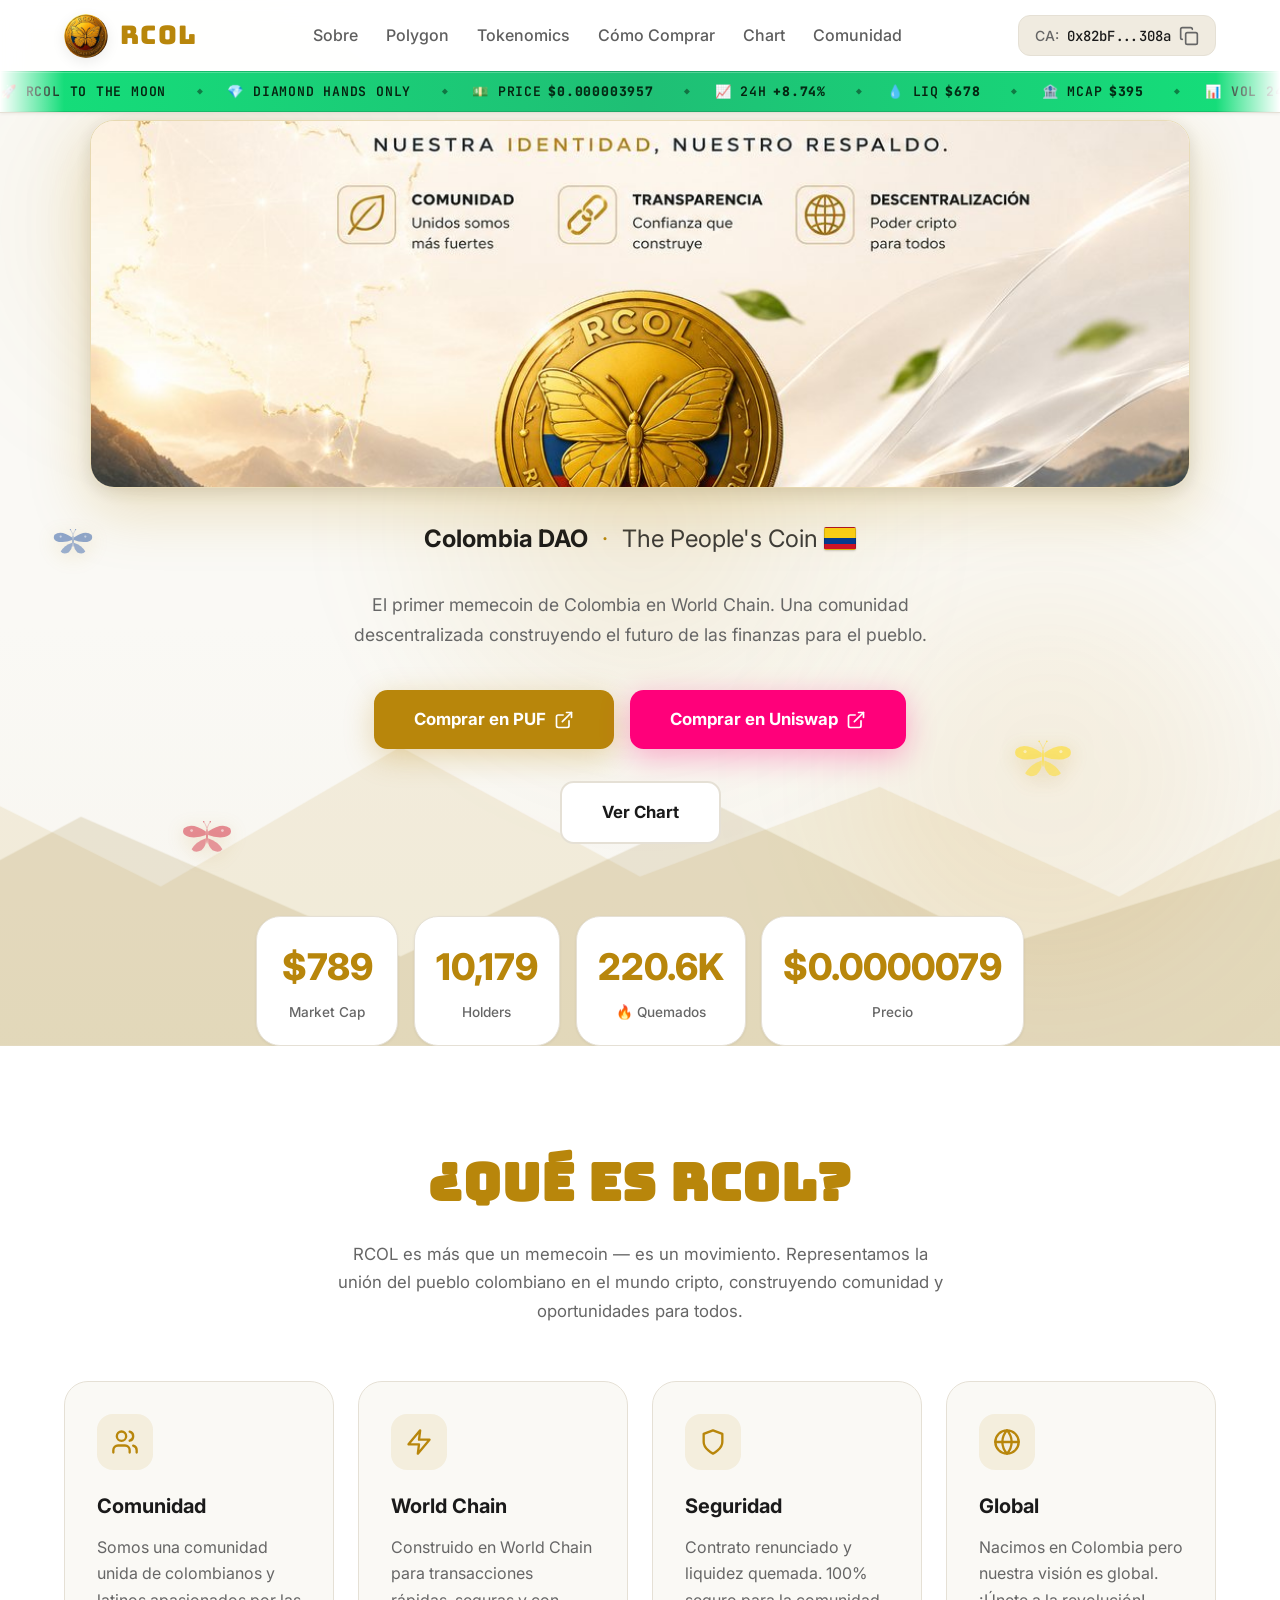
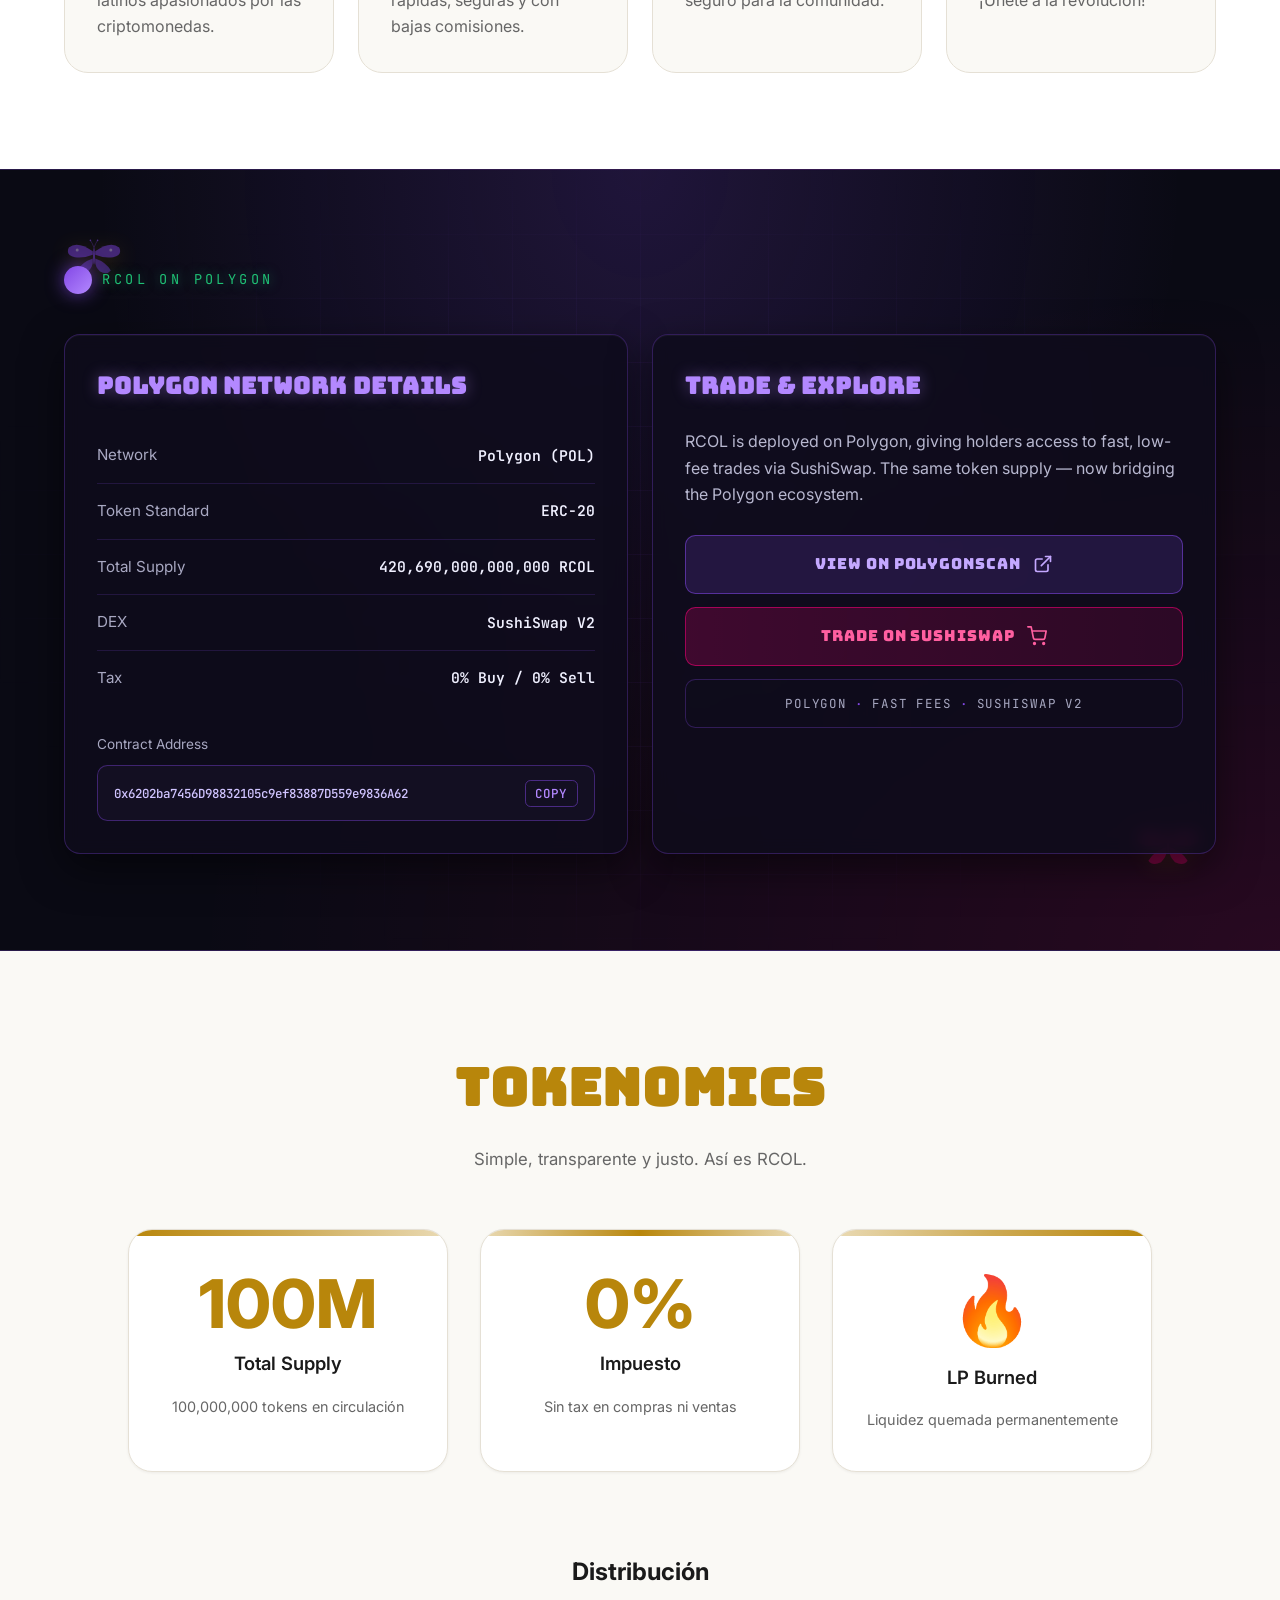
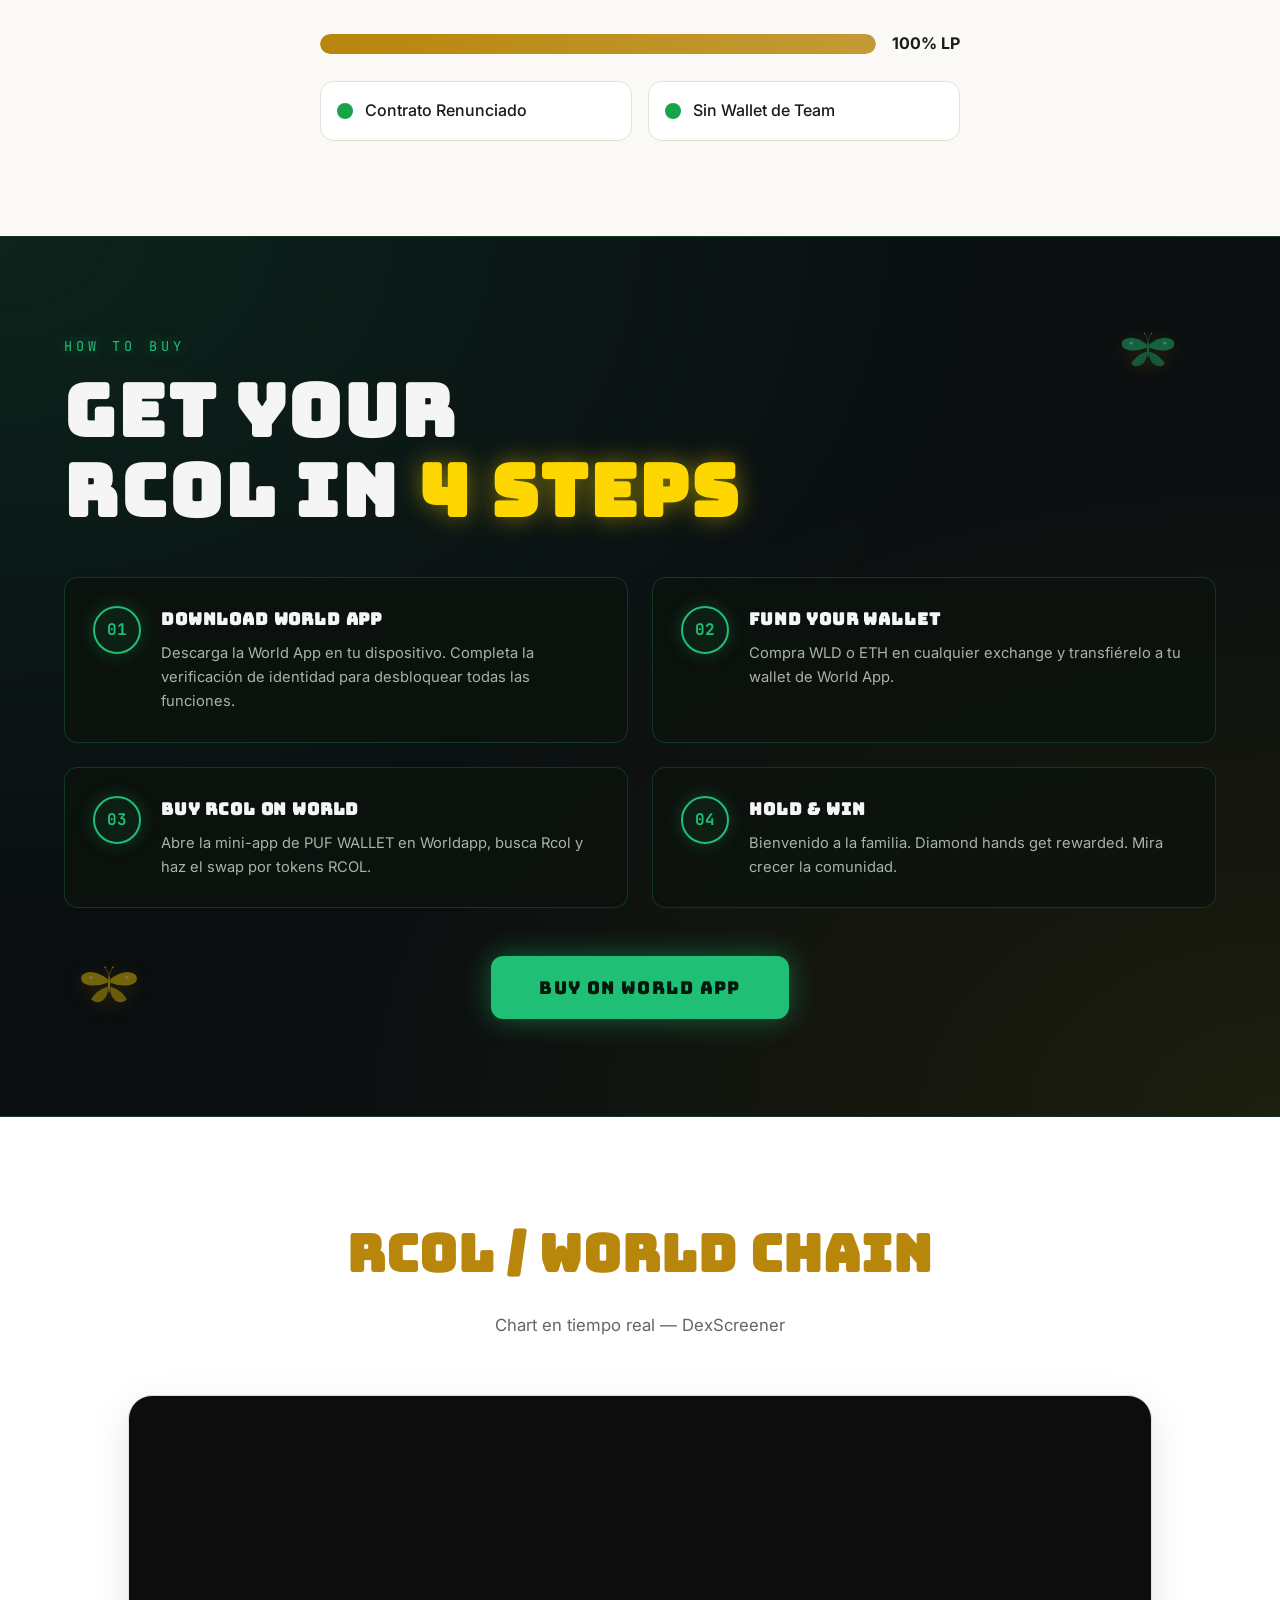
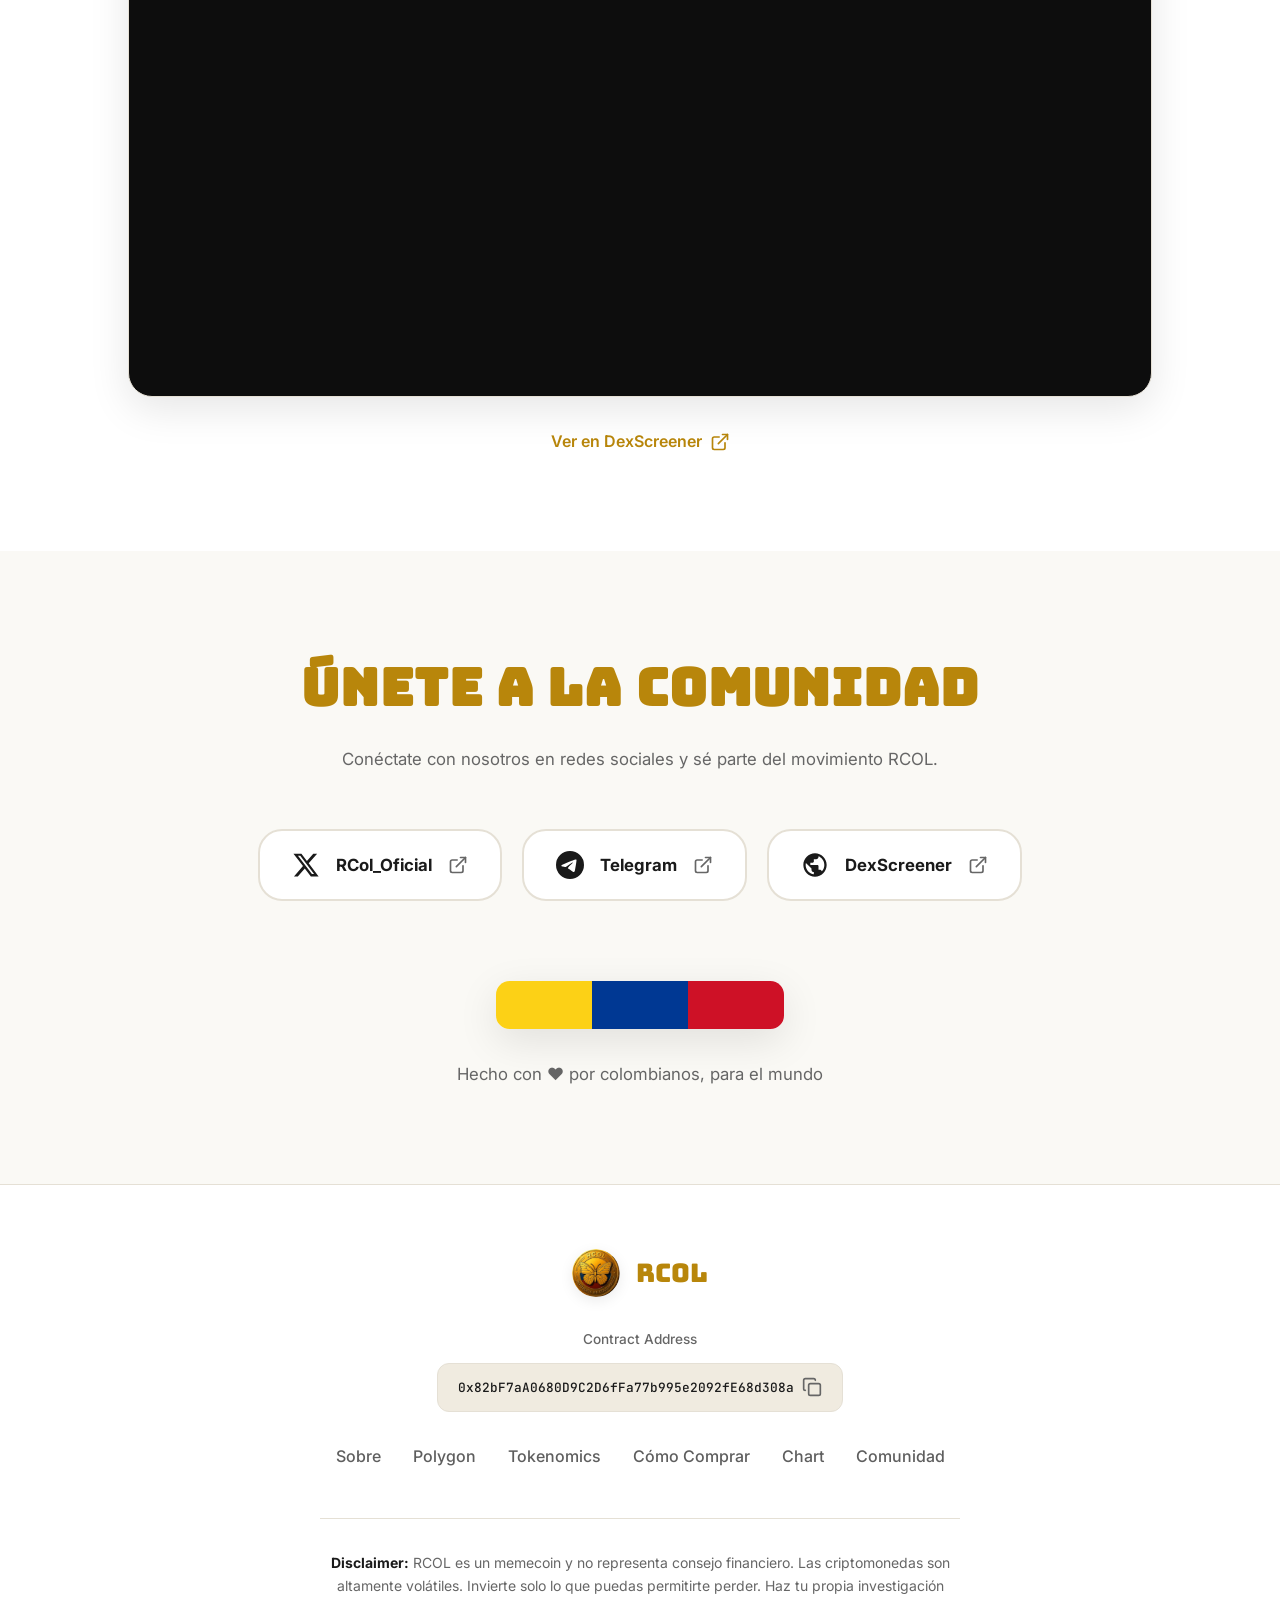
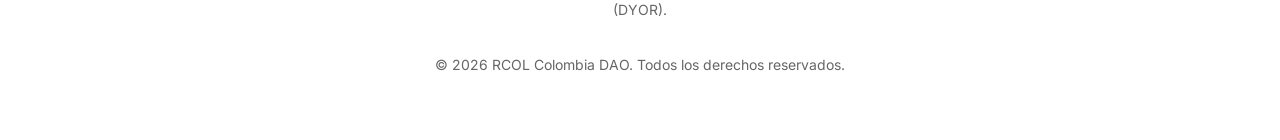
==== commit 91c8e802: "feat: stats del hero en vivo (market cap, holders, quemados, precio) - Market cap y precio desde Dex" ====
--- a/index.html
+++ b/index.html
@@ -206,9 +206,14 @@
       <div class="container hero-inner">
         <h1 class="sr-only">RCOL — Colombia DAO · The People's Coin de Colombia en World Chain</h1>
         <div class="hero-banner">
-          <img src="assets/rcol-banner.jpg"
-               alt="RCOL — Nuestra identidad, nuestro respaldo. Comunidad, Transparencia, Descentralización."
-               width="2172" height="724" class="hero-banner-img" fetchpriority="high" />
+          <picture>
+            <!-- Móvil: versión vertical 3:2 (más legible en pantallas angostas) -->
+            <source media="(max-width: 640px)" srcset="assets/rcol-banner-mobile.jpg" width="1080" height="720" />
+            <!-- Desktop/tablet: banner ancho 3:1 -->
+            <img src="assets/rcol-banner.jpg"
+                 alt="RCOL — Nuestra identidad, nuestro respaldo. Comunidad, Transparencia, Descentralización."
+                 width="2172" height="724" class="hero-banner-img" fetchpriority="high" />
+          </picture>
         </div>
 
         <p class="hero-subtitle">
@@ -242,20 +247,20 @@
 
         <div class="hero-stats">
           <div class="stat-card">
-            <p class="stat-num">100M</p>
-            <p class="stat-label">Total Supply</p>
+            <p class="stat-num" id="stat-mcap">$789</p>
+            <p class="stat-label">Market Cap</p>
           </div>
           <div class="stat-card">
-            <p class="stat-num">0%</p>
-            <p class="stat-label">Tax</p>
+            <p class="stat-num" id="stat-holders">10,179</p>
+            <p class="stat-label">Holders</p>
           </div>
           <div class="stat-card">
-            <p class="stat-emoji">🔥</p>
-            <p class="stat-label">LP Burned</p>
+            <p class="stat-num" id="stat-burned">220.6K</p>
+            <p class="stat-label">🔥 Quemados</p>
           </div>
           <div class="stat-card">
-            <p class="stat-check">✓</p>
-            <p class="stat-label">Renounced</p>
+            <p class="stat-num" id="stat-price">$0.0000079</p>
+            <p class="stat-label">Precio</p>
           </div>
         </div>
       </div>
--- a/styles.css
+++ b/styles.css
@@ -336,6 +336,12 @@
   width: 100%;
   height: auto;
   display: block;
+  aspect-ratio: 2172 / 724;
+  object-fit: cover;
+}
+/* Mobile swaps to the 3:2 banner via <picture>; match its ratio to avoid layout shift */
+@media (max-width: 640px) {
+  .hero-banner-img { aspect-ratio: 3 / 2; }
 }
 /* Soft moving shine sweep across the banner */
 .hero-banner::after {
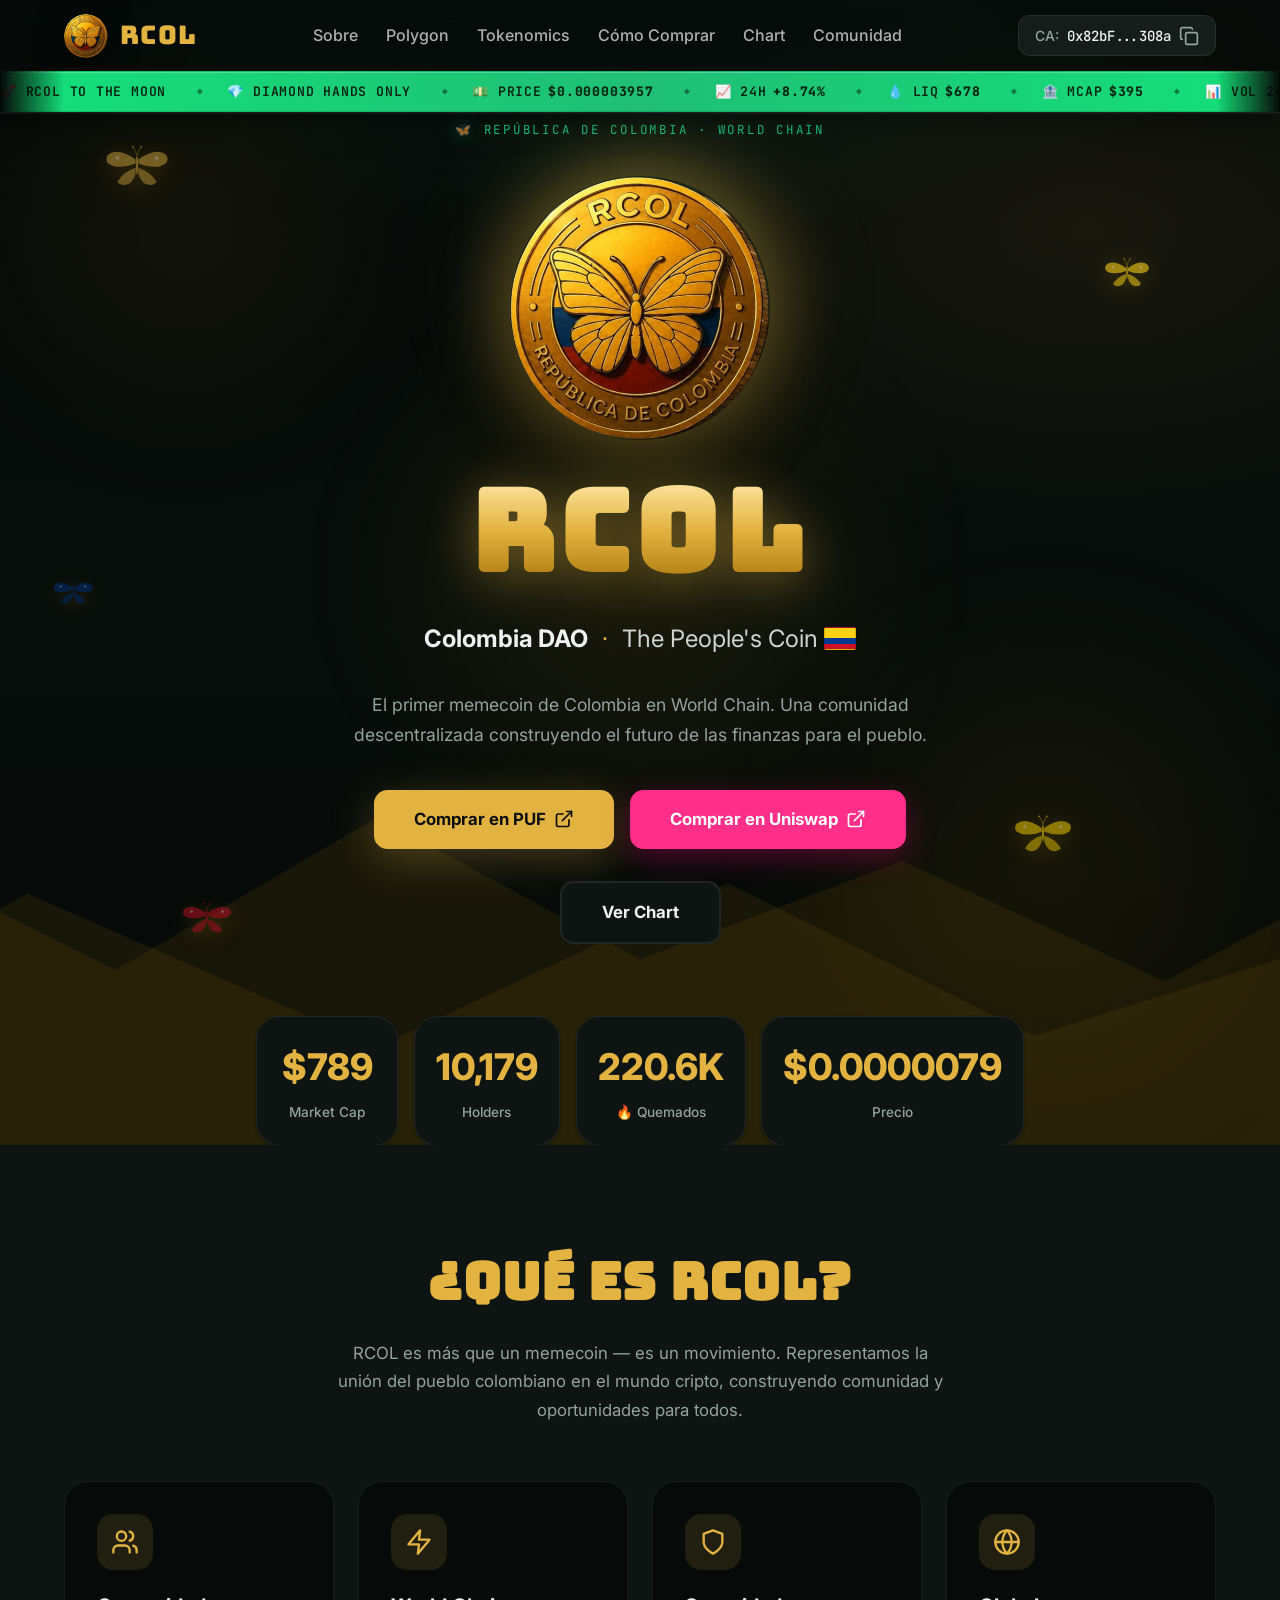
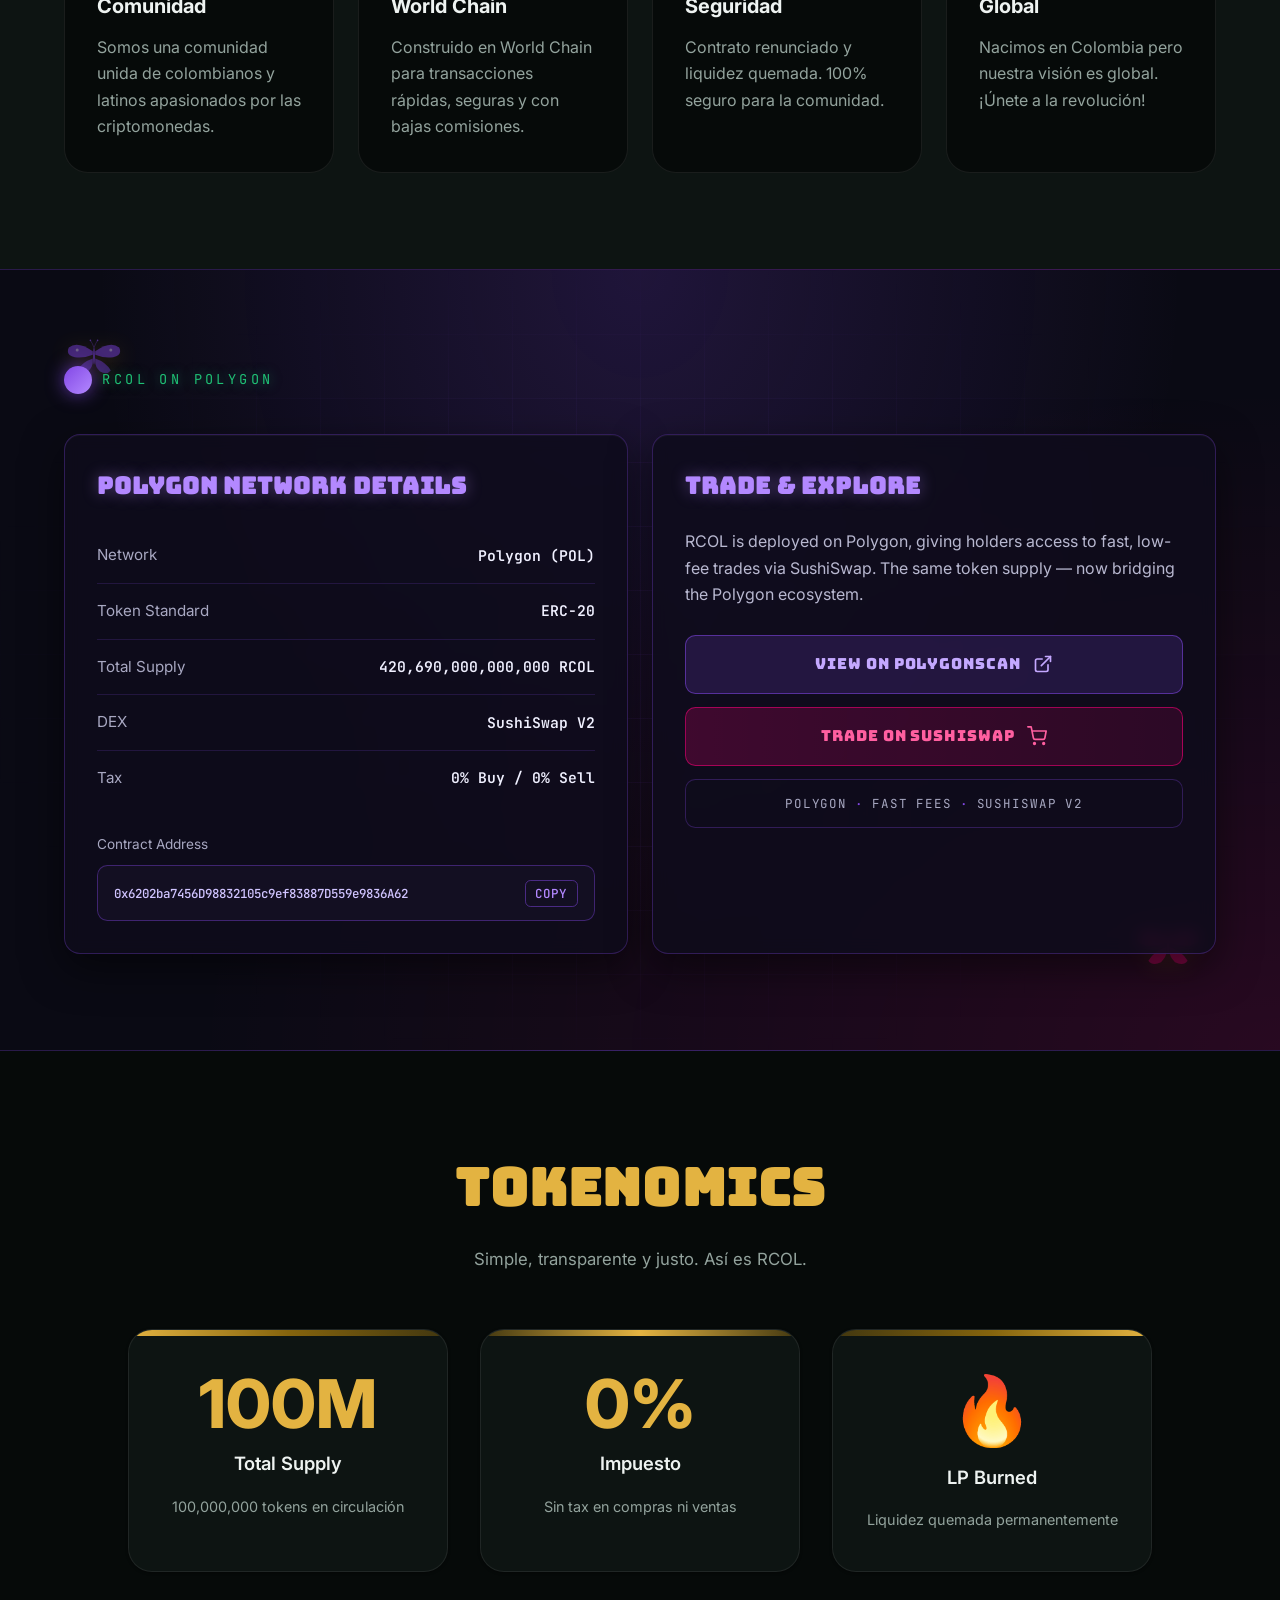
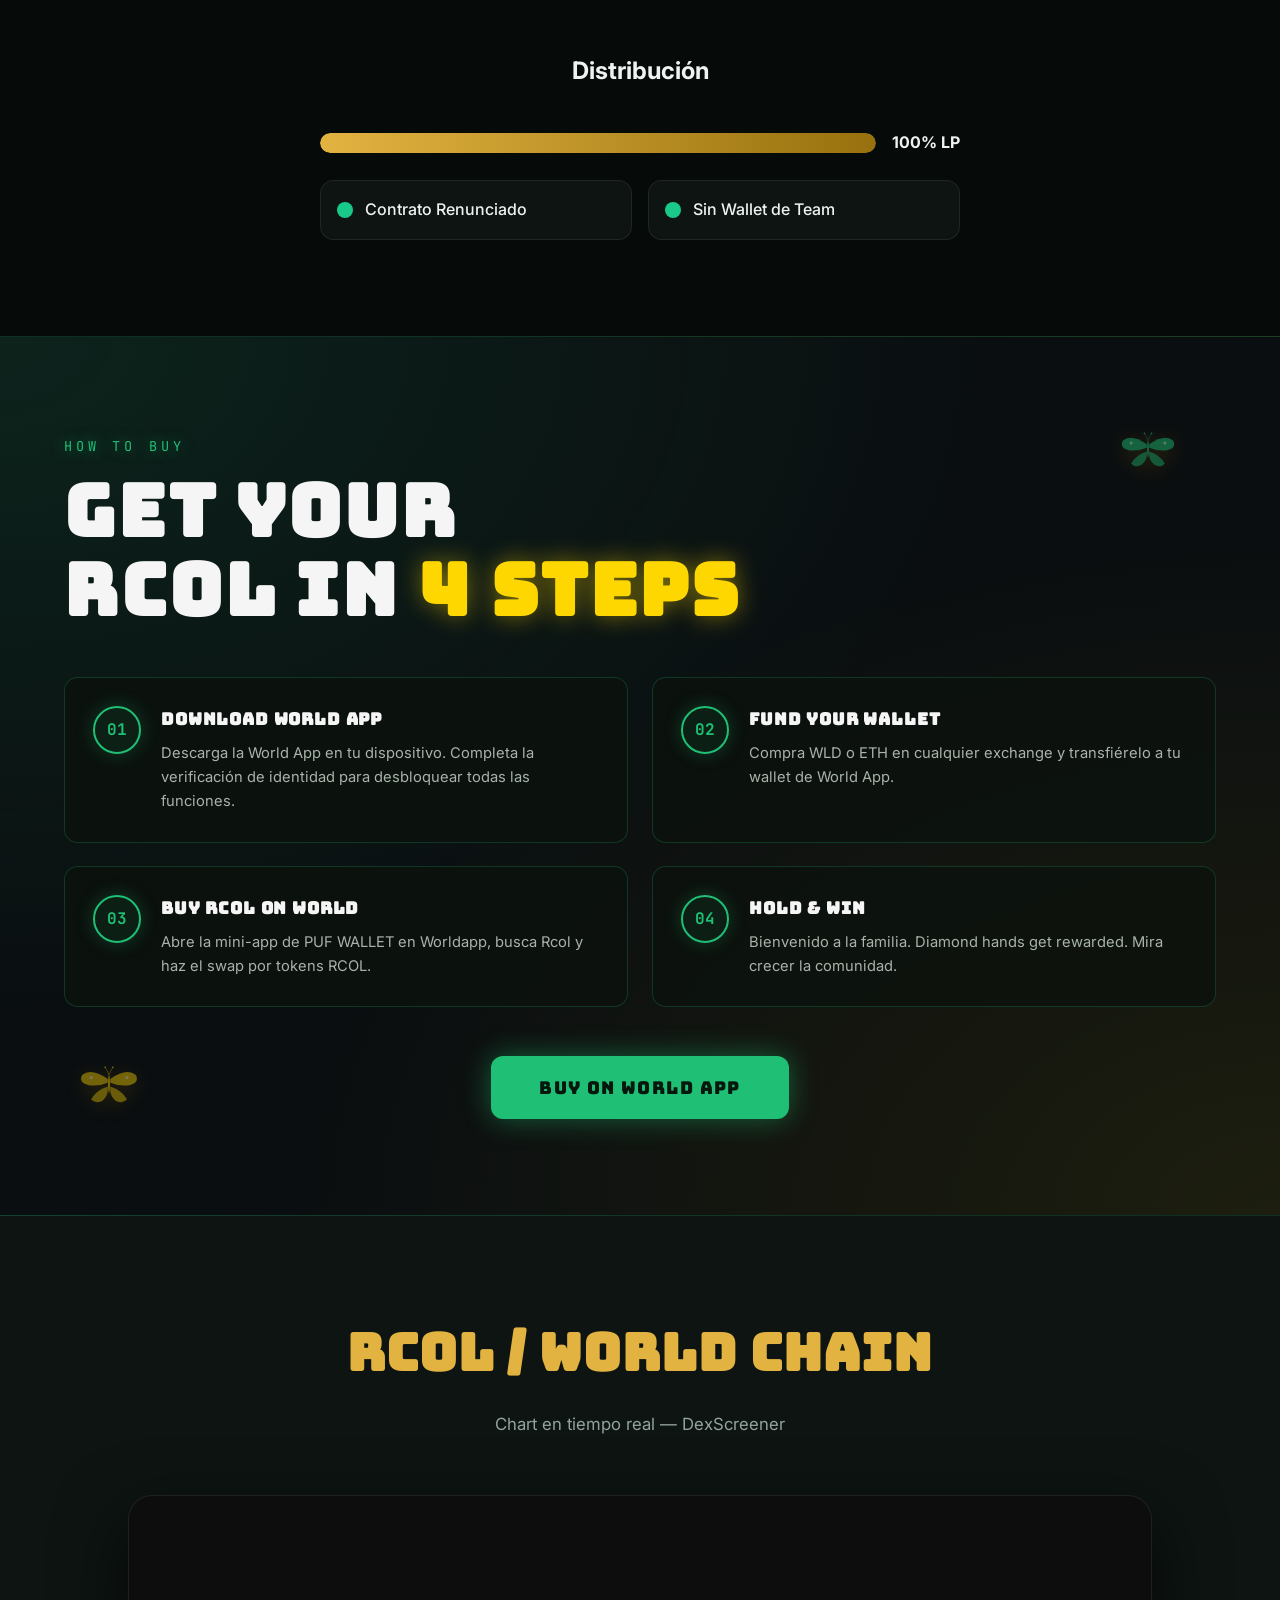
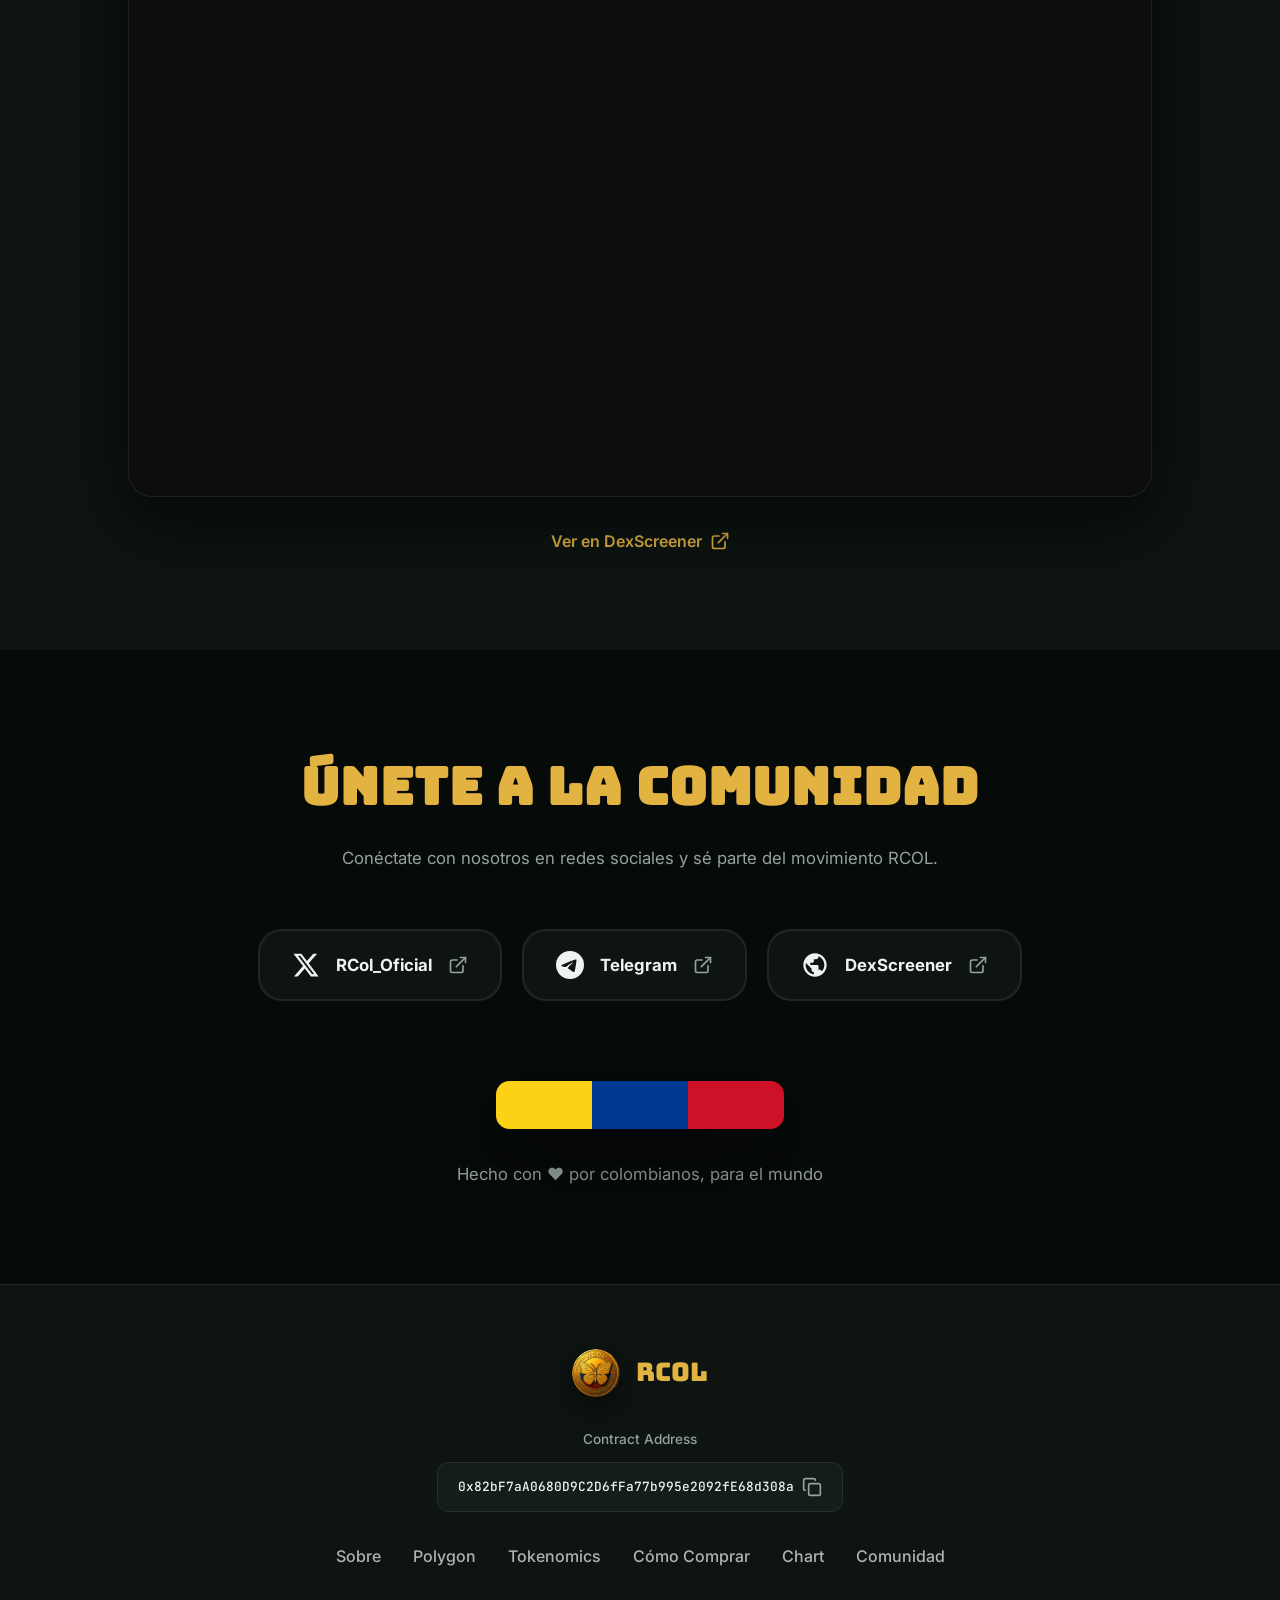
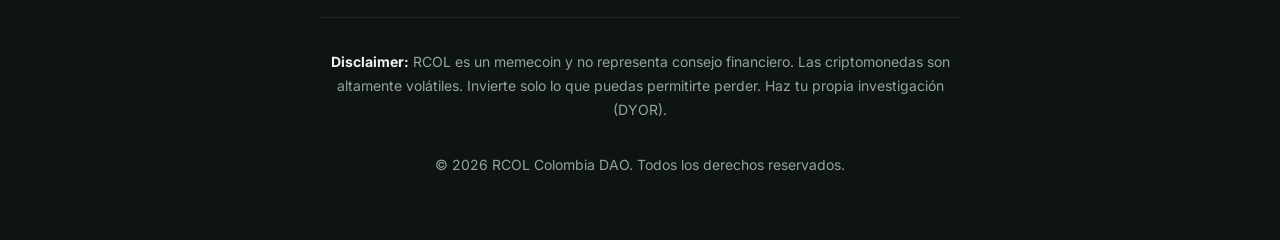
==== commit 7e817e27: "feat(ui): rediseño dark premium + hero con mariposa esmeralda - Tema oscuro premium (esmeralda + oro" ====
--- a/index.html
+++ b/index.html
@@ -3,7 +3,7 @@
 <head>
   <meta charset="UTF-8" />
   <meta name="viewport" content="width=device-width, initial-scale=1.0" />
-  <meta name="theme-color" content="#faf9f5" />
+  <meta name="theme-color" content="#060a09" />
   <title>RCOL — Colombia DAO · The People's Coin</title>
   <meta name="description" content="RCOL es el memecoin de Colombia. Una comunidad descentralizada construyendo el futuro de las finanzas para el pueblo colombiano." />
   <meta name="keywords" content="RCOL, Colombia, DAO, memecoin, crypto, World Chain, DeFi, Polygon, SushiSwap" />
@@ -204,17 +204,17 @@
       </div>
 
       <div class="container hero-inner">
-        <h1 class="sr-only">RCOL — Colombia DAO · The People's Coin de Colombia en World Chain</h1>
-        <div class="hero-banner">
-          <picture>
-            <!-- Móvil: versión vertical 3:2 (más legible en pantallas angostas) -->
-            <source media="(max-width: 640px)" srcset="assets/rcol-banner-mobile.jpg" width="1080" height="720" />
-            <!-- Desktop/tablet: banner ancho 3:1 -->
-            <img src="assets/rcol-banner.jpg"
-                 alt="RCOL — Nuestra identidad, nuestro respaldo. Comunidad, Transparencia, Descentralización."
-                 width="2172" height="724" class="hero-banner-img" fetchpriority="high" />
-          </picture>
-        </div>
+        <span class="hero-eyebrow">🦋 República de Colombia · World Chain</span>
+
+        <div class="hero-art">
+          <span class="hero-art-glow" aria-hidden="true"></span>
+          <img src="assets/butterfly.png"
+               onerror="this.onerror=null; this.src='assets/rcol-logo.png'; this.closest('.hero-art').classList.add('art-coin');"
+               alt="RCOL — mariposa esmeralda, República de Colombia"
+               class="hero-butterfly" fetchpriority="high" />
+        </div>
+
+        <h1 class="hero-title">RCOL<span class="sr-only"> — Colombia DAO, The People's Coin de Colombia en World Chain</span></h1>
 
         <p class="hero-subtitle">
           <strong>Colombia DAO</strong>
--- a/styles.css
+++ b/styles.css
@@ -1,20 +1,26 @@
 /* ===================== RCOL — Colombia DAO ===================== */
 
 :root {
-  --background: #faf9f5;
-  --foreground: #1a1a1a;
-  --card: #ffffff;
-  --muted: #f5f3ed;
-  --muted-fg: #666666;
-  --secondary: #f0ebe0;
-  --border: #e5e0d5;
-  --primary: #b8860b;
-  --primary-fg: #ffffff;
-  --primary-soft: rgba(184, 134, 11, 0.1);
+  /* Dark premium — esmeralda + oro */
+  --background: #060a09;
+  --bg-elevated: #0a100e;
+  --foreground: #eef3f1;
+  --card: #0d1412;
+  --card-glass: rgba(18, 28, 25, 0.55);
+  --muted: #101815;
+  --muted-fg: #93a39d;
+  --secondary: #141d1a;
+  --border: rgba(255, 255, 255, 0.08);
+  --border-strong: rgba(255, 255, 255, 0.14);
+  --primary: #e3b341;            /* oro brillante para dark */
+  --primary-fg: #0a0f0e;
+  --primary-soft: rgba(227, 179, 65, 0.12);
   --gold-light: #ffd700;
-  --gold-dark: #8b6914;
-  --green: #16a34a;
-  --uniswap: #ff007a;
+  --gold-dark: #b8860b;
+  --emerald: #18c98a;            /* acento esmeralda (mariposa) */
+  --emerald-soft: rgba(24, 201, 138, 0.14);
+  --green: #18c98a;
+  --uniswap: #ff2e88;
 
   --flag-yellow: #fcd116;
   --flag-blue: #003893;
@@ -23,10 +29,11 @@
   --radius: 0.625rem;
   --radius-lg: 1rem;
   --radius-xl: 1.5rem;
-  --shadow-sm: 0 1px 3px rgba(0, 0, 0, 0.06);
-  --shadow-md: 0 4px 14px rgba(0, 0, 0, 0.08);
-  --shadow-lg: 0 12px 40px rgba(0, 0, 0, 0.1);
-  --shadow-gold: 0 8px 30px rgba(184, 134, 11, 0.3);
+  --shadow-sm: 0 1px 3px rgba(0, 0, 0, 0.4);
+  --shadow-md: 0 10px 30px rgba(0, 0, 0, 0.5);
+  --shadow-lg: 0 24px 70px rgba(0, 0, 0, 0.6);
+  --shadow-gold: 0 10px 44px rgba(227, 179, 65, 0.28);
+  --shadow-emerald: 0 10px 50px rgba(24, 201, 138, 0.3);
 
   --font-display: 'Bungee', system-ui, sans-serif;
   --font-sans: 'Inter', system-ui, -apple-system, BlinkMacSystemFont, sans-serif;
@@ -90,11 +97,11 @@
   left: 0;
   right: 0;
   z-index: 50;
-  background: rgba(255, 255, 255, 0.92);
-  backdrop-filter: blur(14px);
-  -webkit-backdrop-filter: blur(14px);
+  background: rgba(6, 10, 9, 0.72);
+  backdrop-filter: blur(16px) saturate(140%);
+  -webkit-backdrop-filter: blur(16px) saturate(140%);
   border-bottom: 1px solid var(--border);
-  box-shadow: var(--shadow-sm);
+  box-shadow: 0 1px 0 rgba(255, 255, 255, 0.04), 0 8px 30px rgba(0, 0, 0, 0.4);
 }
 
 .header-inner {
@@ -132,7 +139,7 @@
 }
 
 .nav-desktop a {
-  color: rgba(26, 26, 26, 0.7);
+  color: rgba(238, 243, 241, 0.72);
   font-weight: 500;
   white-space: nowrap;
   transition: color 0.2s;
@@ -191,7 +198,7 @@
   padding: 0.85rem 1.5rem;
   border-bottom: 1px solid var(--border);
   font-weight: 500;
-  color: rgba(26, 26, 26, 0.85);
+  color: rgba(238, 243, 241, 0.86);
 }
 .nav-mobile a:hover { color: var(--primary); background: var(--muted); }
 .nav-mobile.open { display: flex; }
@@ -256,7 +263,10 @@
   justify-content: center;
   padding-top: 7.5rem;
   overflow: hidden;
-  background: linear-gradient(180deg, var(--background) 0%, var(--background) 60%, rgba(240, 235, 224, 0.3) 100%);
+  background:
+    radial-gradient(1200px 600px at 50% -10%, rgba(24, 201, 138, 0.10), transparent 60%),
+    radial-gradient(900px 500px at 85% 20%, rgba(227, 179, 65, 0.08), transparent 60%),
+    linear-gradient(180deg, #060a09 0%, #070d0b 55%, #050807 100%);
 }
 
 .hero-bg { position: absolute; inset: 0; overflow: hidden; pointer-events: none; }
@@ -375,13 +385,64 @@
   animation: tagPulse 3s ease-in-out infinite;
 }
 
+/* Eyebrow esmeralda */
+.hero-eyebrow {
+  font-family: var(--font-mono);
+  font-size: 0.78rem;
+  letter-spacing: 0.22em;
+  text-transform: uppercase;
+  color: var(--emerald);
+  text-shadow: 0 0 18px rgba(24, 201, 138, 0.5);
+}
+
+/* Mariposa / arte del hero */
+.hero-art {
+  position: relative;
+  display: inline-flex;
+  margin: 0.25rem auto;
+  isolation: isolate;
+}
+.hero-art-glow {
+  position: absolute;
+  inset: -16%;
+  z-index: -1;
+  background: radial-gradient(circle at 50% 45%, rgba(24, 201, 138, 0.40), rgba(227, 179, 65, 0.14) 45%, transparent 70%);
+  filter: blur(40px);
+  animation: glowPulse 5s ease-in-out infinite;
+}
+.hero-butterfly {
+  width: min(540px, 88vw);
+  height: auto;
+  border-radius: var(--radius-xl);
+  border: 1px solid rgba(24, 201, 138, 0.28);
+  box-shadow: var(--shadow-emerald), 0 30px 80px rgba(0, 0, 0, 0.6);
+  animation: bannerIn 0.9s cubic-bezier(0.22, 1, 0.36, 1) both, float 6s ease-in-out 0.9s infinite;
+}
+/* Fallback: si no hay mariposa, usa la moneda redonda */
+.hero-art.art-coin .hero-butterfly {
+  width: min(260px, 60vw);
+  border: none;
+  border-radius: 50%;
+  box-shadow: 0 0 70px rgba(227, 179, 65, 0.45), 0 22px 60px rgba(0, 0, 0, 0.6);
+}
+
+@keyframes glowPulse {
+  0%, 100% { opacity: 0.72; transform: scale(1); }
+  50% { opacity: 1; transform: scale(1.07); }
+}
+
 .hero-title {
   position: relative;
   font-family: var(--font-display);
-  font-size: clamp(3.5rem, 12vw, 8.5rem);
-  letter-spacing: 0.08em;
+  font-size: clamp(3rem, 10vw, 7rem);
+  letter-spacing: 0.06em;
   line-height: 1;
   display: inline-block;
+  background-image: linear-gradient(180deg, #ffe9a8 0%, var(--primary) 48%, #a9760a 100%);
+  -webkit-background-clip: text;
+  background-clip: text;
+  color: transparent;
+  filter: drop-shadow(0 6px 26px rgba(227, 179, 65, 0.45));
   animation: titleScale 4s ease-in-out infinite;
 }
 .hero-title-fill,
@@ -422,7 +483,7 @@
 
 .hero-subtitle {
   font-size: clamp(1.05rem, 2.2vw, 1.5rem);
-  color: rgba(26, 26, 26, 0.85);
+  color: rgba(238, 243, 241, 0.86);
 }
 .hero-subtitle strong { font-weight: 700; color: var(--foreground); }
 .hero-subtitle .sep { margin: 0 0.5rem; color: var(--primary); }
@@ -852,7 +913,7 @@
   font-weight: 500;
 }
 .footer-nav a {
-  color: rgba(26, 26, 26, 0.7);
+  color: rgba(238, 243, 241, 0.72);
   transition: color 0.2s;
 }
 .footer-nav a:hover { color: var(--primary); }
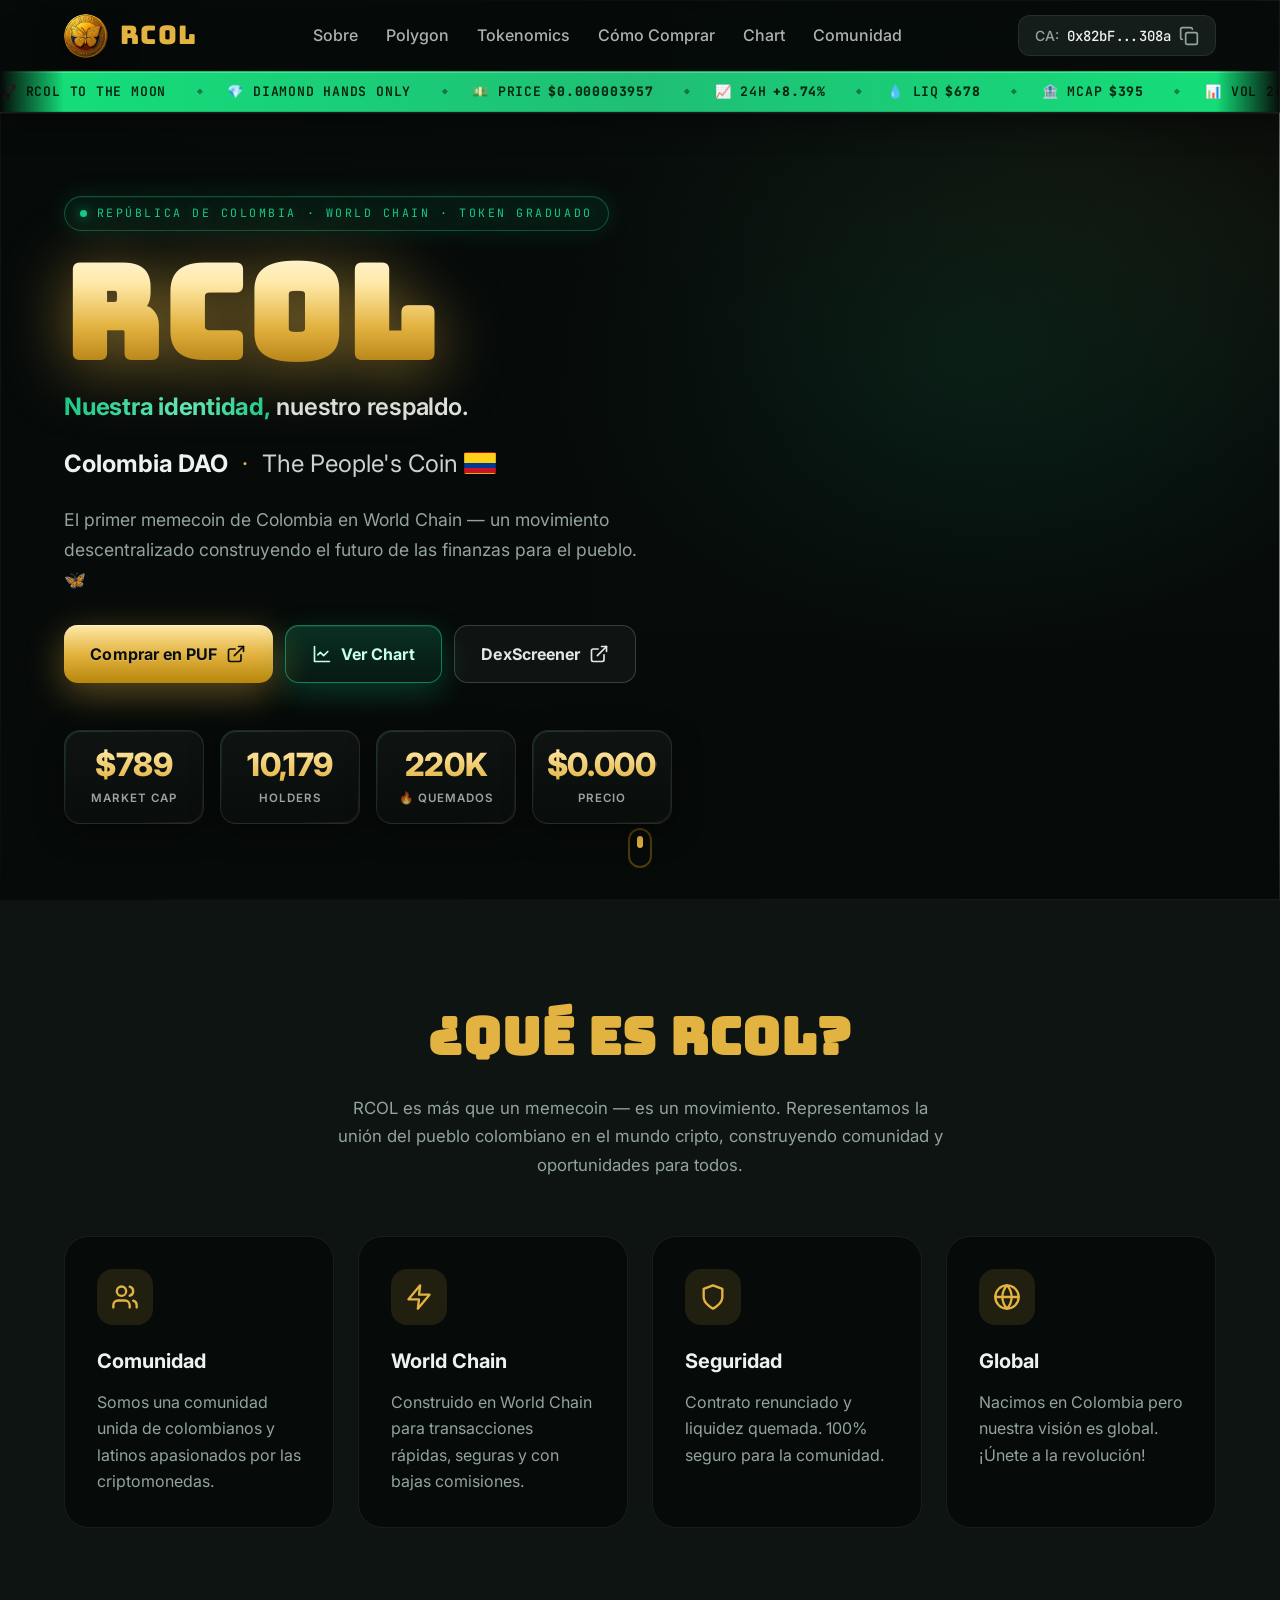
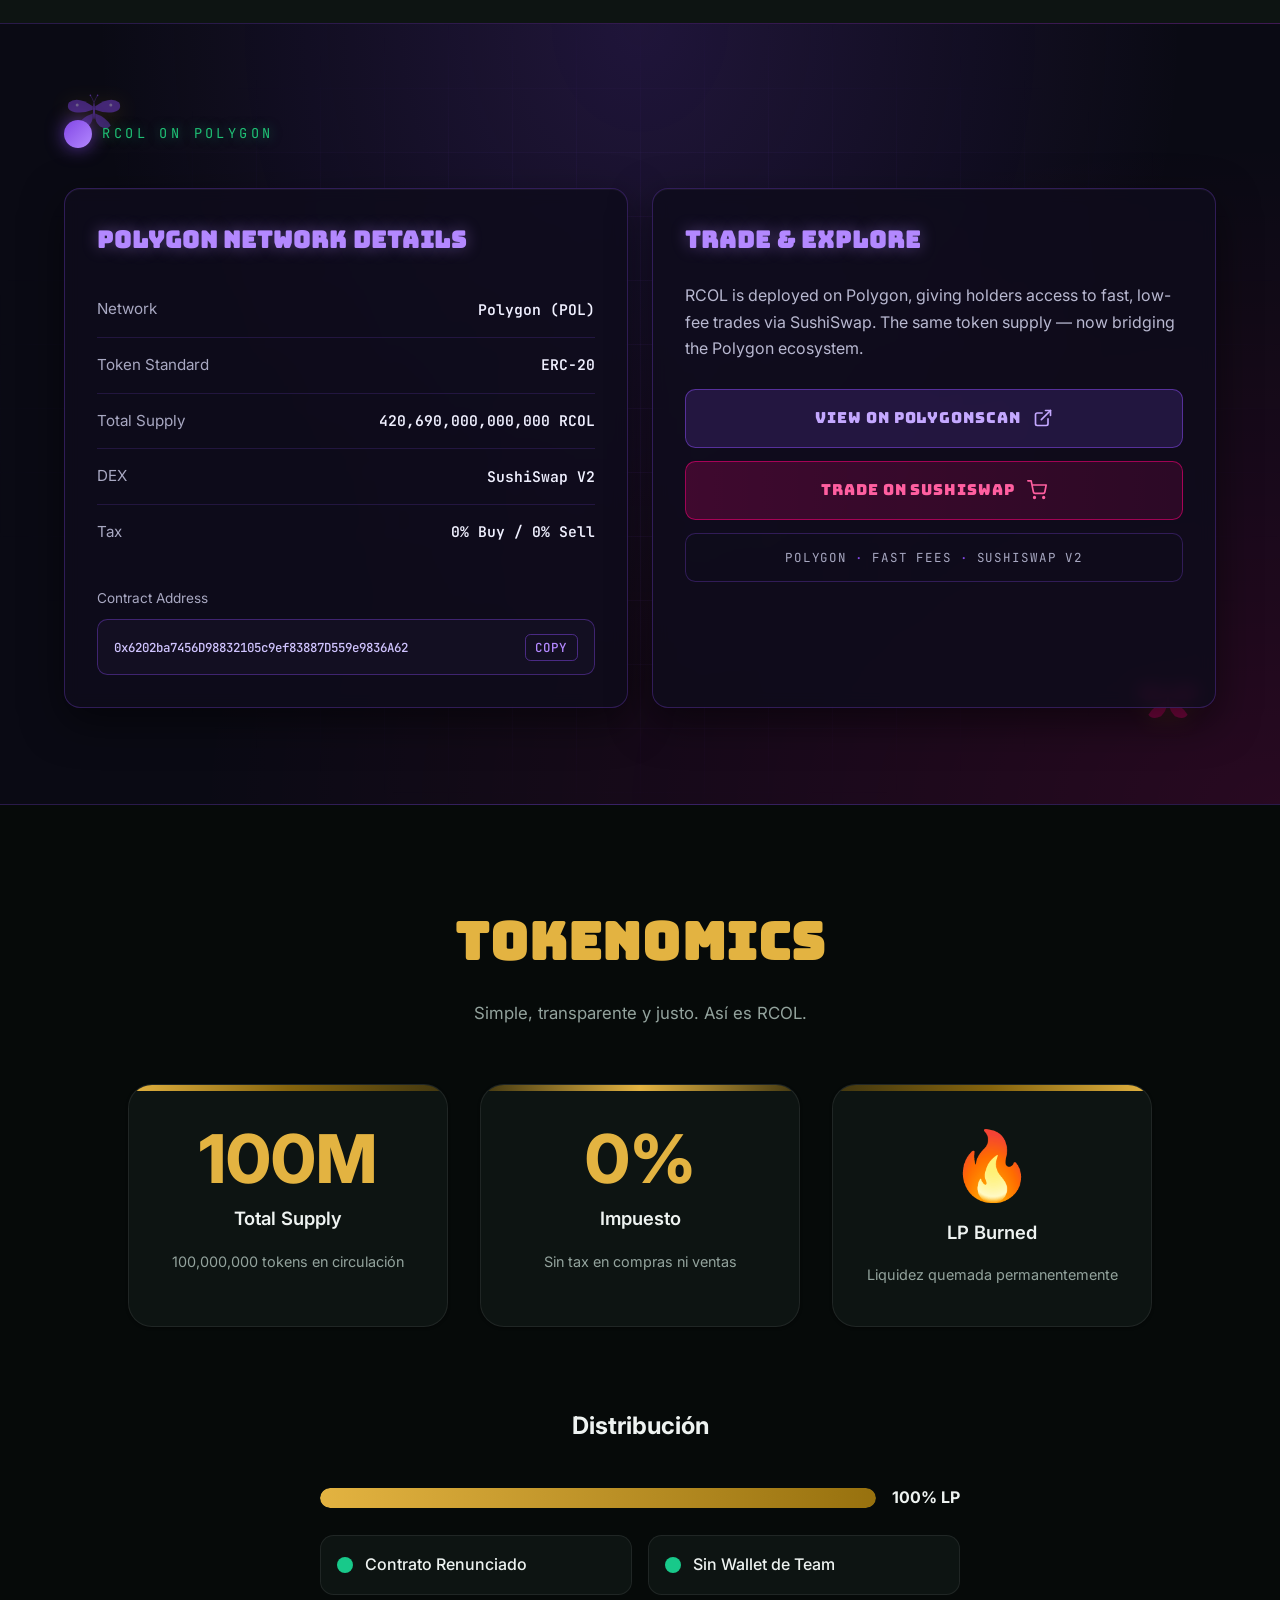
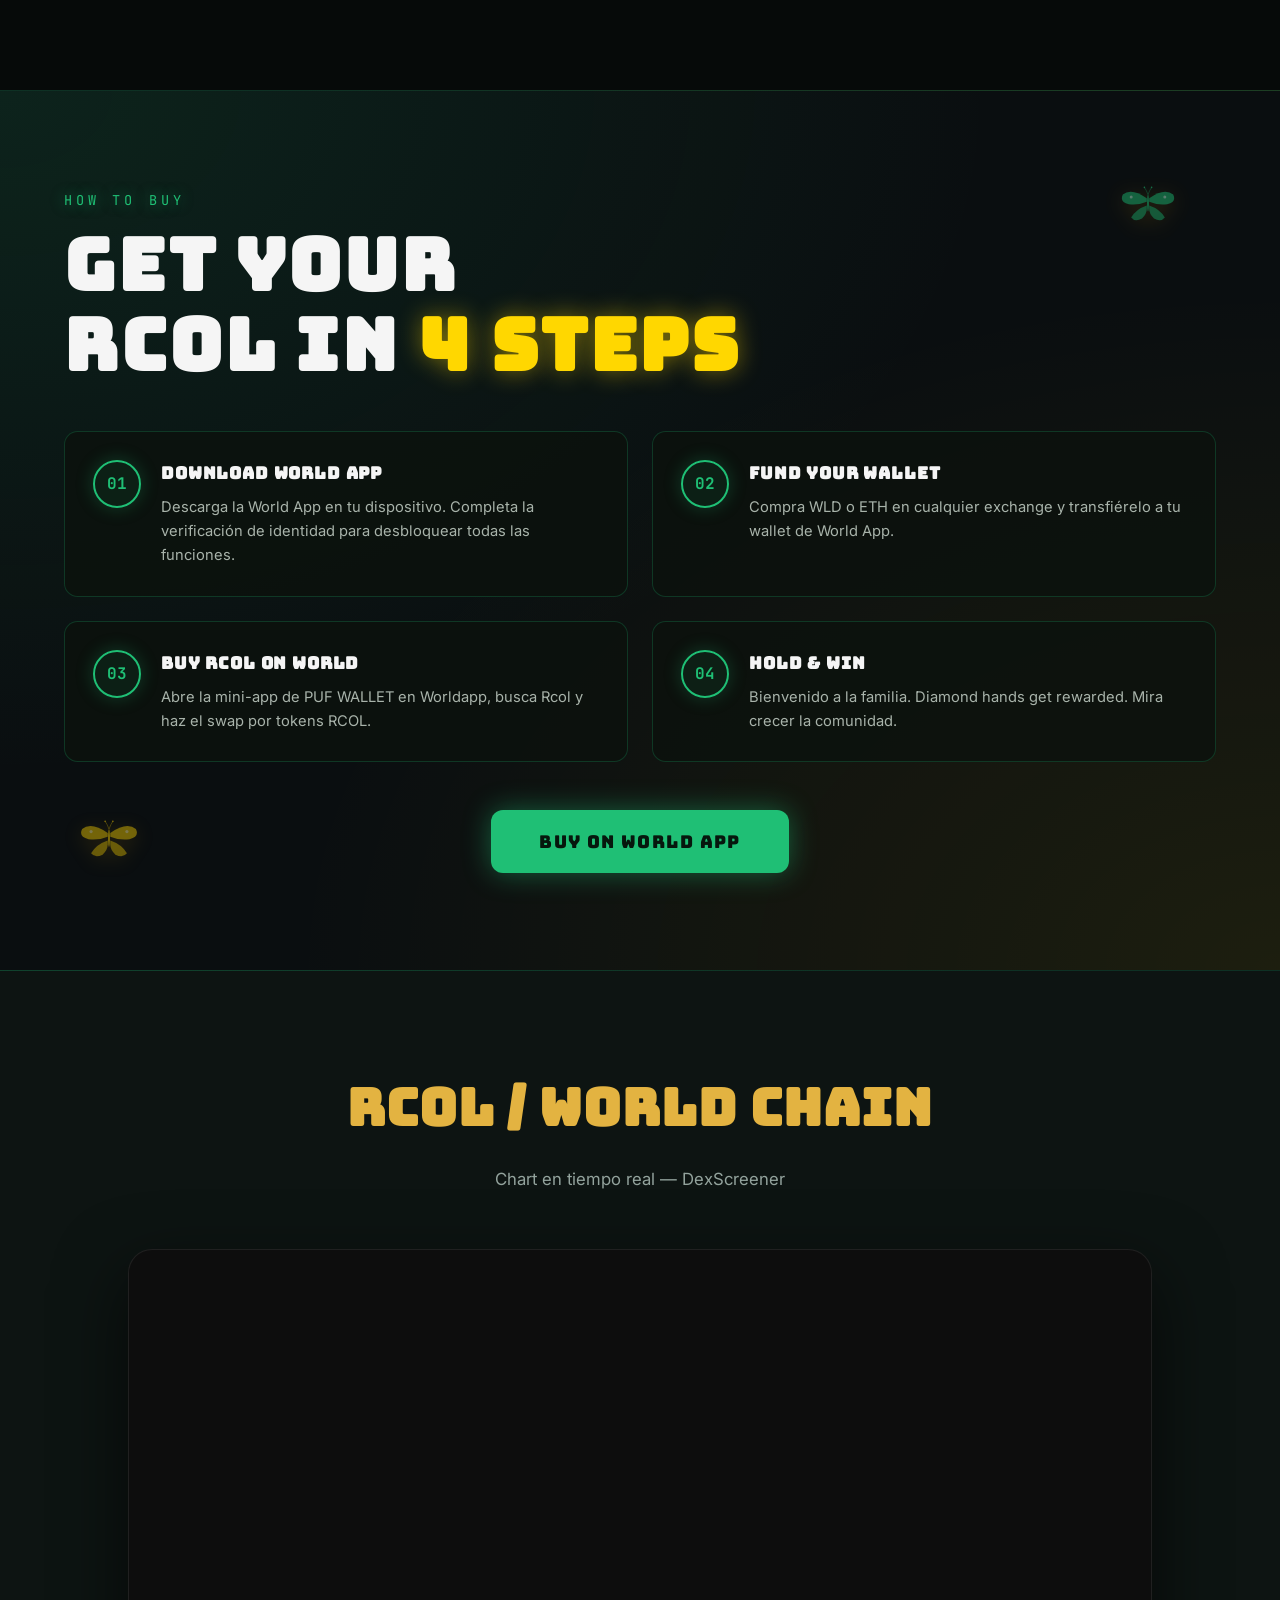
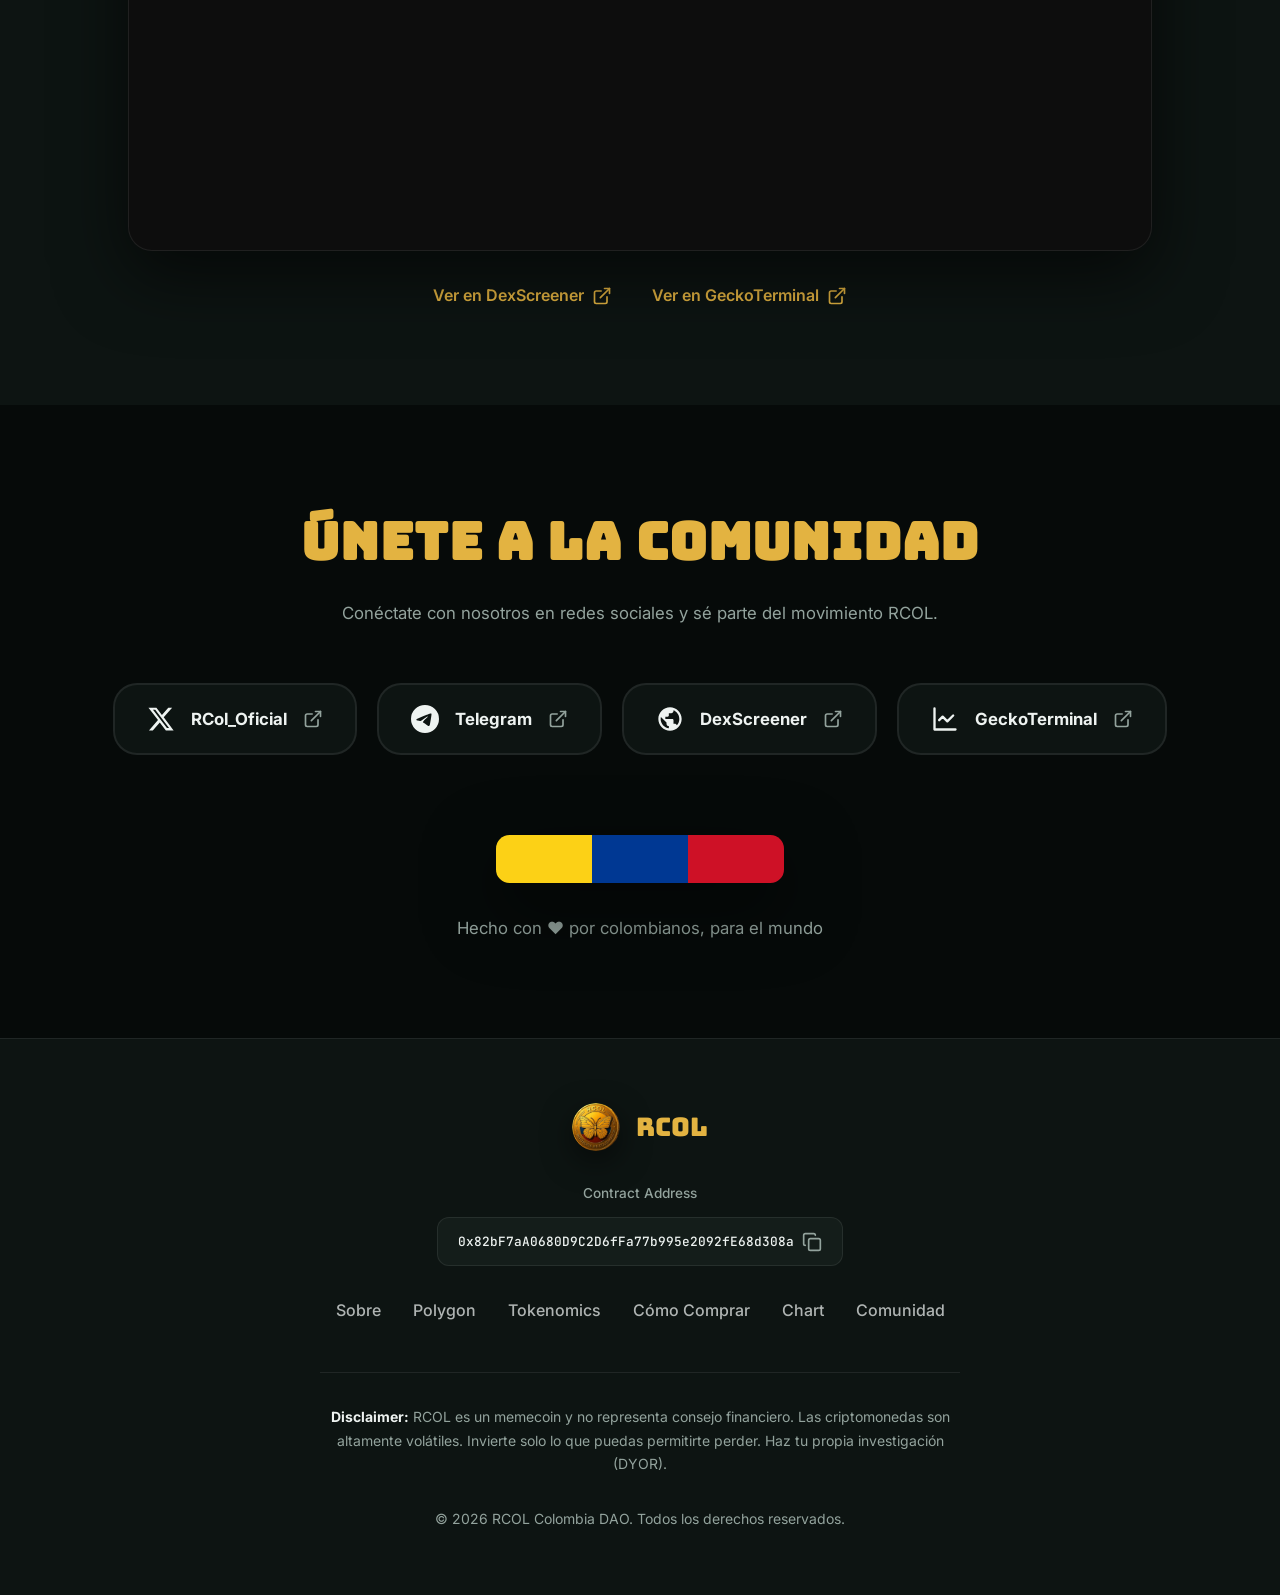
==== commit d2a1fd84: "feat(ui): hero wallpaper full-bleed + GeckoTerminal + dominio Vercel - Hero rediseñado: mariposa esm" ====
--- a/index.html
+++ b/index.html
@@ -8,22 +8,22 @@
   <meta name="description" content="RCOL es el memecoin de Colombia. Una comunidad descentralizada construyendo el futuro de las finanzas para el pueblo colombiano." />
   <meta name="keywords" content="RCOL, Colombia, DAO, memecoin, crypto, World Chain, DeFi, Polygon, SushiSwap" />
   <meta name="author" content="RCOL Colombia DAO" />
-  <link rel="canonical" href="https://dhxc420.github.io/Rcol.fun/" />
+  <link rel="canonical" href="https://rcol-fun.vercel.app/" />
 
   <meta property="og:site_name" content="RCOL — Colombia DAO" />
   <meta property="og:locale" content="es_CO" />
   <meta property="og:title" content="RCOL — Colombia DAO · The People's Coin" />
   <meta property="og:description" content="RCOL es el memecoin de Colombia. Una comunidad descentralizada construyendo el futuro." />
   <meta property="og:type" content="website" />
-  <meta property="og:url" content="https://dhxc420.github.io/Rcol.fun/" />
-  <meta property="og:image" content="https://dhxc420.github.io/Rcol.fun/assets/rcol-banner.jpg" />
-  <meta property="og:image:width" content="2172" />
-  <meta property="og:image:height" content="724" />
+  <meta property="og:url" content="https://rcol-fun.vercel.app/" />
+  <meta property="og:image" content="https://rcol-fun.vercel.app/assets/butterfly-hero.jpg" />
+  <meta property="og:image:width" content="2048" />
+  <meta property="og:image:height" content="1152" />
 
   <meta name="twitter:card" content="summary_large_image" />
   <meta name="twitter:title" content="RCOL — Colombia DAO" />
   <meta name="twitter:description" content="The People's Coin 🇨🇴" />
-  <meta name="twitter:image" content="https://dhxc420.github.io/Rcol.fun/assets/rcol-banner.jpg" />
+  <meta name="twitter:image" content="https://rcol-fun.vercel.app/assets/butterfly-hero.jpg" />
 
   <link rel="icon" type="image/png" href="assets/rcol-logo.png" />
   <link rel="apple-touch-icon" href="assets/rcol-logo.png" />
@@ -41,11 +41,11 @@
     "@graph": [
       {
         "@type": "Organization",
-        "@id": "https://dhxc420.github.io/Rcol.fun/#organization",
+        "@id": "https://rcol-fun.vercel.app/#organization",
         "name": "RCOL — Colombia DAO",
         "alternateName": "RCOL",
-        "url": "https://dhxc420.github.io/Rcol.fun/",
-        "logo": "https://dhxc420.github.io/Rcol.fun/assets/rcol-logo.png",
+        "url": "https://rcol-fun.vercel.app/",
+        "logo": "https://rcol-fun.vercel.app/assets/rcol-logo.png",
         "description": "RCOL es el memecoin de Colombia. Una comunidad descentralizada construyendo el futuro de las finanzas para el pueblo colombiano.",
         "sameAs": [
           "https://twitter.com/RCol_Oficial",
@@ -56,11 +56,11 @@
       },
       {
         "@type": "WebSite",
-        "@id": "https://dhxc420.github.io/Rcol.fun/#website",
-        "url": "https://dhxc420.github.io/Rcol.fun/",
+        "@id": "https://rcol-fun.vercel.app/#website",
+        "url": "https://rcol-fun.vercel.app/",
         "name": "RCOL — Colombia DAO · The People's Coin",
         "inLanguage": "es",
-        "publisher": { "@id": "https://dhxc420.github.io/Rcol.fun/#organization" }
+        "publisher": { "@id": "https://rcol-fun.vercel.app/#organization" }
       }
     ]
   }
@@ -203,64 +203,83 @@
         </svg>
       </div>
 
+      <!-- Wallpaper full-bleed: mariposa esmeralda 2K -->
+      <picture class="hero-wallpaper" aria-hidden="true">
+        <source media="(min-width: 768px)" srcset="assets/butterfly-hero.jpg" />
+        <img src="assets/butterfly-hero.jpg"
+             onerror="this.onerror=null; this.src='assets/butterfly-hero-fallback.svg';"
+             alt="" fetchpriority="high" />
+      </picture>
+
+      <!-- Overlay degradado para legibilidad del texto -->
+      <div class="hero-overlay" aria-hidden="true"></div>
+
       <div class="container hero-inner">
-        <span class="hero-eyebrow">🦋 República de Colombia · World Chain</span>
-
-        <div class="hero-art">
-          <span class="hero-art-glow" aria-hidden="true"></span>
-          <img src="assets/butterfly.png"
-               onerror="this.onerror=null; this.src='assets/rcol-logo.png'; this.closest('.hero-art').classList.add('art-coin');"
-               alt="RCOL — mariposa esmeralda, República de Colombia"
-               class="hero-butterfly" fetchpriority="high" />
-        </div>
-
-        <h1 class="hero-title">RCOL<span class="sr-only"> — Colombia DAO, The People's Coin de Colombia en World Chain</span></h1>
-
-        <p class="hero-subtitle">
-          <strong>Colombia DAO</strong>
-          <span class="sep">·</span>
-          <span>The People's Coin</span>
-          <span class="co-flag" role="img" aria-label="Bandera de Colombia"></span>
-        </p>
-
-        <p class="hero-desc">
-          El primer memecoin de Colombia en World Chain.
-          Una comunidad descentralizada construyendo el futuro de las finanzas para el pueblo.
-        </p>
-
-        <div class="hero-cta">
-          <a class="btn btn-primary"
-             href="https://world.org/mini-app?app_id=app_e5ba7c3061400e361f98ce44d8b1b9c4&path=/token/0x82bf7aa0680d9c2d6ffa77b995e2092fe68d308a"
-             target="_blank" rel="noopener noreferrer">
-            Comprar en PUF
-            <svg class="icon" viewBox="0 0 24 24" fill="none" stroke="currentColor" stroke-width="2" stroke-linecap="round" stroke-linejoin="round"><path d="M18 13v6a2 2 0 0 1-2 2H5a2 2 0 0 1-2-2V8a2 2 0 0 1 2-2h6"/><polyline points="15 3 21 3 21 9"/><line x1="10" y1="14" x2="21" y2="3"/></svg>
-          </a>
-          <a class="btn btn-uniswap"
-             href="https://app.uniswap.org/swap?outputCurrency=0x82bF7aA0680D9C2D6fFa77b995e2092fE68d308a&chain=worldchain"
-             target="_blank" rel="noopener noreferrer">
-            Comprar en Uniswap
-            <svg class="icon" viewBox="0 0 24 24" fill="none" stroke="currentColor" stroke-width="2" stroke-linecap="round" stroke-linejoin="round"><path d="M18 13v6a2 2 0 0 1-2 2H5a2 2 0 0 1-2-2V8a2 2 0 0 1 2-2h6"/><polyline points="15 3 21 3 21 9"/><line x1="10" y1="14" x2="21" y2="3"/></svg>
-          </a>
-        </div>
-
-        <a href="#chart" class="btn btn-ghost">Ver Chart</a>
-
-        <div class="hero-stats">
-          <div class="stat-card">
-            <p class="stat-num" id="stat-mcap">$789</p>
-            <p class="stat-label">Market Cap</p>
+        <div class="hero-content">
+          <span class="hero-eyebrow">
+            <span class="dot-live"></span>
+            República de Colombia · World Chain · Token Graduado
+          </span>
+
+          <h1 class="hero-title">
+            RCOL
+            <span class="sr-only"> — Colombia DAO, The People's Coin de Colombia en World Chain</span>
+          </h1>
+
+          <p class="hero-tagline">
+            <span class="tagline-accent">Nuestra identidad,</span> nuestro respaldo.
+          </p>
+
+          <p class="hero-subtitle">
+            <strong>Colombia DAO</strong>
+            <span class="sep">·</span>
+            <span>The People's Coin</span>
+            <span class="co-flag" role="img" aria-label="Bandera de Colombia"></span>
+          </p>
+
+          <p class="hero-desc">
+            El primer memecoin de Colombia en World Chain — un movimiento descentralizado
+            construyendo el futuro de las finanzas para el pueblo. 🦋
+          </p>
+
+          <div class="hero-cta">
+            <a class="btn btn-primary"
+               href="https://world.org/mini-app?app_id=app_e5ba7c3061400e361f98ce44d8b1b9c4&path=/token/0x82bf7aa0680d9c2d6ffa77b995e2092fe68d308a"
+               target="_blank" rel="noopener noreferrer">
+              Comprar en PUF
+              <svg class="icon" viewBox="0 0 24 24" fill="none" stroke="currentColor" stroke-width="2" stroke-linecap="round" stroke-linejoin="round"><path d="M18 13v6a2 2 0 0 1-2 2H5a2 2 0 0 1-2-2V8a2 2 0 0 1 2-2h6"/><polyline points="15 3 21 3 21 9"/><line x1="10" y1="14" x2="21" y2="3"/></svg>
+            </a>
+            <a class="btn btn-secondary"
+               href="https://www.geckoterminal.com/world-chain/pools/0xe5f1c6b95cf182b09807b73f21f622fae08dd439"
+               target="_blank" rel="noopener noreferrer">
+              <svg class="icon" viewBox="0 0 24 24" fill="none" stroke="currentColor" stroke-width="2" stroke-linecap="round" stroke-linejoin="round"><path d="M3 3v18h18"/><path d="m19 9-5 5-4-4-3 3"/></svg>
+              Ver Chart
+            </a>
+            <a class="btn btn-ghost"
+               href="https://dexscreener.com/worldchain/0x82bF7aA0680D9C2D6fFa77b995e2092fE68d308a"
+               target="_blank" rel="noopener noreferrer">
+              DexScreener
+              <svg class="icon" viewBox="0 0 24 24" fill="none" stroke="currentColor" stroke-width="2" stroke-linecap="round" stroke-linejoin="round"><path d="M18 13v6a2 2 0 0 1-2 2H5a2 2 0 0 1-2-2V8a2 2 0 0 1 2-2h6"/><polyline points="15 3 21 3 21 9"/><line x1="10" y1="14" x2="21" y2="3"/></svg>
+            </a>
           </div>
-          <div class="stat-card">
-            <p class="stat-num" id="stat-holders">10,179</p>
-            <p class="stat-label">Holders</p>
-          </div>
-          <div class="stat-card">
-            <p class="stat-num" id="stat-burned">220.6K</p>
-            <p class="stat-label">🔥 Quemados</p>
-          </div>
-          <div class="stat-card">
-            <p class="stat-num" id="stat-price">$0.0000079</p>
-            <p class="stat-label">Precio</p>
+
+          <div class="hero-stats">
+            <div class="stat-card">
+              <p class="stat-num" id="stat-mcap">$789</p>
+              <p class="stat-label">Market Cap</p>
+            </div>
+            <div class="stat-card">
+              <p class="stat-num" id="stat-holders">10,179</p>
+              <p class="stat-label">Holders</p>
+            </div>
+            <div class="stat-card">
+              <p class="stat-num" id="stat-burned">220K</p>
+              <p class="stat-label">🔥 Quemados</p>
+            </div>
+            <div class="stat-card">
+              <p class="stat-num" id="stat-price">$0.0000079</p>
+              <p class="stat-label">Precio</p>
+            </div>
           </div>
         </div>
       </div>
@@ -528,6 +547,11 @@
             Ver en DexScreener
             <svg class="icon" viewBox="0 0 24 24" fill="none" stroke="currentColor" stroke-width="2" stroke-linecap="round" stroke-linejoin="round"><path d="M18 13v6a2 2 0 0 1-2 2H5a2 2 0 0 1-2-2V8a2 2 0 0 1 2-2h6"/><polyline points="15 3 21 3 21 9"/><line x1="10" y1="14" x2="21" y2="3"/></svg>
           </a>
+          <a href="https://www.geckoterminal.com/world-chain/pools/0xe5f1c6b95cf182b09807b73f21f622fae08dd439"
+             target="_blank" rel="noopener noreferrer">
+            Ver en GeckoTerminal
+            <svg class="icon" viewBox="0 0 24 24" fill="none" stroke="currentColor" stroke-width="2" stroke-linecap="round" stroke-linejoin="round"><path d="M18 13v6a2 2 0 0 1-2 2H5a2 2 0 0 1-2-2V8a2 2 0 0 1 2-2h6"/><polyline points="15 3 21 3 21 9"/><line x1="10" y1="14" x2="21" y2="3"/></svg>
+          </a>
         </div>
       </div>
     </section>
@@ -558,6 +582,12 @@
           <a class="social-card" href="https://dexscreener.com/worldchain/0x82bF7aA0680D9C2D6fFa77b995e2092fE68d308a" target="_blank" rel="noopener noreferrer">
             <svg class="social-icon" viewBox="0 0 24 24" fill="currentColor"><path d="M12 2C6.48 2 2 6.48 2 12s4.48 10 10 10 10-4.48 10-10S17.52 2 12 2zm-1 17.93c-3.95-.49-7-3.85-7-7.93 0-.62.08-1.21.21-1.79L9 15v1c0 1.1.9 2 2 2v1.93zm6.9-2.54c-.26-.81-1-1.39-1.9-1.39h-1v-3c0-.55-.45-1-1-1H8v-2h2c.55 0 1-.45 1-1V7h2c1.1 0 2-.9 2-2v-.41c2.93 1.19 5 4.06 5 7.41 0 2.08-.8 3.97-2.1 5.39z"/></svg>
             <span>DexScreener</span>
+            <svg class="icon ext" viewBox="0 0 24 24" fill="none" stroke="currentColor" stroke-width="2" stroke-linecap="round" stroke-linejoin="round"><path d="M18 13v6a2 2 0 0 1-2 2H5a2 2 0 0 1-2-2V8a2 2 0 0 1 2-2h6"/><polyline points="15 3 21 3 21 9"/><line x1="10" y1="14" x2="21" y2="3"/></svg>
+          </a>
+
+          <a class="social-card" href="https://www.geckoterminal.com/world-chain/pools/0xe5f1c6b95cf182b09807b73f21f622fae08dd439" target="_blank" rel="noopener noreferrer">
+            <svg class="social-icon" viewBox="0 0 24 24" fill="none" stroke="currentColor" stroke-width="2" stroke-linecap="round" stroke-linejoin="round"><path d="M3 3v18h18"/><path d="m19 9-5 5-4-4-3 3"/></svg>
+            <span>GeckoTerminal</span>
             <svg class="icon ext" viewBox="0 0 24 24" fill="none" stroke="currentColor" stroke-width="2" stroke-linecap="round" stroke-linejoin="round"><path d="M18 13v6a2 2 0 0 1-2 2H5a2 2 0 0 1-2-2V8a2 2 0 0 1 2-2h6"/><polyline points="15 3 21 3 21 9"/><line x1="10" y1="14" x2="21" y2="3"/></svg>
           </a>
         </div>
--- a/styles.css
+++ b/styles.css
@@ -260,16 +260,66 @@
   min-height: 100vh;
   display: flex;
   align-items: center;
-  justify-content: center;
+  justify-content: flex-start;
   padding-top: 7.5rem;
   overflow: hidden;
+  isolation: isolate;
   background:
     radial-gradient(1200px 600px at 50% -10%, rgba(24, 201, 138, 0.10), transparent 60%),
     radial-gradient(900px 500px at 85% 20%, rgba(227, 179, 65, 0.08), transparent 60%),
     linear-gradient(180deg, #060a09 0%, #070d0b 55%, #050807 100%);
 }
 
-.hero-bg { position: absolute; inset: 0; overflow: hidden; pointer-events: none; }
+/* Wallpaper full-bleed — la mariposa esmeralda 2K cubre todo el hero */
+.hero-wallpaper {
+  position: absolute;
+  inset: 0;
+  z-index: -2;
+  overflow: hidden;
+}
+.hero-wallpaper img {
+  width: 100%;
+  height: 100%;
+  object-fit: cover;
+  object-position: center right;
+  filter: saturate(1.05) contrast(1.05);
+  animation: heroZoom 22s ease-in-out infinite alternate;
+}
+/* Si no hay imagen, ocultamos el <picture> y usamos solo el fondo gradiente del .hero */
+.hero-wallpaper.no-wallpaper { display: none; }
+
+@keyframes heroZoom {
+  from { transform: scale(1.02) translate3d(0,0,0); }
+  to { transform: scale(1.08) translate3d(-1%, -1%, 0); }
+}
+
+/* Overlay degradado: oscuro a la izquierda para legibilidad del texto */
+.hero-overlay {
+  position: absolute;
+  inset: 0;
+  z-index: -1;
+  pointer-events: none;
+  background:
+    linear-gradient(90deg, rgba(6, 10, 9, 0.95) 0%, rgba(6, 10, 9, 0.82) 35%, rgba(6, 10, 9, 0.55) 60%, rgba(6, 10, 9, 0.35) 100%),
+    linear-gradient(180deg, rgba(6, 10, 9, 0.4) 0%, transparent 25%, transparent 70%, rgba(6, 10, 9, 0.85) 100%),
+    radial-gradient(700px 500px at 75% 40%, rgba(24, 201, 138, 0.18), transparent 60%);
+}
+@media (max-width: 768px) {
+  .hero-wallpaper img { object-position: center center; }
+  .hero-overlay {
+    background:
+      linear-gradient(180deg, rgba(6, 10, 9, 0.55) 0%, rgba(6, 10, 9, 0.75) 40%, rgba(6, 10, 9, 0.92) 100%),
+      radial-gradient(500px 350px at 50% 30%, rgba(24, 201, 138, 0.20), transparent 70%);
+  }
+}
+
+.hero-bg { position: absolute; inset: 0; overflow: hidden; pointer-events: none; z-index: 0; }
+/* Cuando el wallpaper carga, ocultamos los blobs/Andes (el wallpaper YA tiene paisaje) */
+.hero:has(.hero-wallpaper:not(.no-wallpaper)) .hero-bg .blob,
+.hero:has(.hero-wallpaper:not(.no-wallpaper)) .hero-bg .andes,
+.hero:has(.hero-wallpaper:not(.no-wallpaper)) .hero-bg .butterfly {
+  display: none;
+}
 .blob {
   position: absolute;
   border-radius: 50%;
@@ -307,13 +357,32 @@
 
 .hero-inner {
   position: relative;
-  z-index: 1;
-  text-align: center;
+  z-index: 2;
+  display: flex;
+  align-items: center;
+  justify-content: flex-start;
+  width: 100%;
+  padding: 3rem 1rem 5rem;
+}
+
+.hero-content {
   display: flex;
   flex-direction: column;
-  align-items: center;
-  gap: 2rem;
-  padding: 4rem 1rem;
+  align-items: flex-start;
+  text-align: left;
+  gap: 1.4rem;
+  max-width: 640px;
+  animation: heroSlideIn 0.9s cubic-bezier(0.22, 1, 0.36, 1) both;
+}
+
+@media (max-width: 768px) {
+  .hero-inner { justify-content: center; padding: 2.5rem 1rem 4rem; }
+  .hero-content { align-items: center; text-align: center; }
+}
+
+@keyframes heroSlideIn {
+  from { opacity: 0; transform: translateY(28px); }
+  to { opacity: 1; transform: translateY(0); }
 }
 
 .hero-coin {
@@ -385,14 +454,55 @@
   animation: tagPulse 3s ease-in-out infinite;
 }
 
-/* Eyebrow esmeralda */
+/* Eyebrow esmeralda con dot-live */
 .hero-eyebrow {
+  display: inline-flex;
+  align-items: center;
+  gap: 0.6rem;
+  padding: 0.45rem 0.95rem;
   font-family: var(--font-mono);
-  font-size: 0.78rem;
+  font-size: 0.72rem;
   letter-spacing: 0.22em;
   text-transform: uppercase;
   color: var(--emerald);
+  background: rgba(24, 201, 138, 0.08);
+  border: 1px solid rgba(24, 201, 138, 0.35);
+  border-radius: 999px;
+  backdrop-filter: blur(10px);
+  -webkit-backdrop-filter: blur(10px);
   text-shadow: 0 0 18px rgba(24, 201, 138, 0.5);
+  box-shadow: 0 0 24px rgba(24, 201, 138, 0.15), inset 0 1px 0 rgba(255, 255, 255, 0.05);
+}
+.dot-live {
+  display: inline-block;
+  width: 7px;
+  height: 7px;
+  border-radius: 50%;
+  background: var(--emerald);
+  box-shadow: 0 0 12px rgba(24, 201, 138, 0.9);
+  animation: dotPulse 1.6s ease-in-out infinite;
+}
+@keyframes dotPulse {
+  0%, 100% { opacity: 1; transform: scale(1); }
+  50% { opacity: 0.5; transform: scale(0.85); }
+}
+
+/* Tagline grande estilo "Nuestra identidad, nuestro respaldo" */
+.hero-tagline {
+  font-family: var(--font-sans);
+  font-weight: 600;
+  font-size: clamp(1.05rem, 2.2vw, 1.5rem);
+  color: rgba(238, 243, 241, 0.92);
+  letter-spacing: -0.01em;
+  line-height: 1.3;
+  margin-top: -0.4rem;
+}
+.tagline-accent {
+  background: linear-gradient(90deg, var(--emerald), #5ee8b8 60%, var(--emerald));
+  background-clip: text;
+  -webkit-background-clip: text;
+  color: transparent;
+  font-weight: 700;
 }
 
 /* Mariposa / arte del hero */
@@ -434,16 +544,17 @@
 .hero-title {
   position: relative;
   font-family: var(--font-display);
-  font-size: clamp(3rem, 10vw, 7rem);
-  letter-spacing: 0.06em;
-  line-height: 1;
+  font-size: clamp(4rem, 12vw, 8rem);
+  letter-spacing: 0.04em;
+  line-height: 0.95;
+  margin: 0;
   display: inline-block;
-  background-image: linear-gradient(180deg, #ffe9a8 0%, var(--primary) 48%, #a9760a 100%);
+  background-image: linear-gradient(180deg, #fff5d6 0%, #ffe9a8 25%, var(--primary) 60%, #a9760a 100%);
   -webkit-background-clip: text;
   background-clip: text;
   color: transparent;
-  filter: drop-shadow(0 6px 26px rgba(227, 179, 65, 0.45));
-  animation: titleScale 4s ease-in-out infinite;
+  filter: drop-shadow(0 8px 32px rgba(227, 179, 65, 0.55));
+  animation: titleScale 5s ease-in-out infinite;
 }
 .hero-title-fill,
 .hero-title-stripes {
@@ -498,8 +609,8 @@
 
 .hero-cta {
   display: flex;
-  flex-direction: column;
-  gap: 1rem;
+  flex-wrap: wrap;
+  gap: 0.75rem;
   margin-top: 0.5rem;
 }
 
@@ -507,21 +618,40 @@
   display: inline-flex;
   align-items: center;
   justify-content: center;
-  gap: 0.5rem;
-  padding: 1rem 2.5rem;
+  gap: 0.55rem;
+  padding: 0.95rem 1.65rem;
   border-radius: 0.85rem;
   font-weight: 700;
-  font-size: 1.05rem;
+  font-size: 1rem;
+  letter-spacing: 0.005em;
   transition: transform 0.2s, box-shadow 0.2s, background 0.2s, border-color 0.2s;
-}
-.btn:hover { transform: scale(1.04); }
+  white-space: nowrap;
+}
+.btn:hover { transform: translateY(-2px); }
 
 .btn-primary {
-  background: var(--primary);
+  background: linear-gradient(180deg, #ffe9a8 0%, var(--primary) 50%, #b9870b 100%);
   color: var(--primary-fg);
-  box-shadow: var(--shadow-gold);
-}
-.btn-primary:hover { background: #a47a0a; box-shadow: 0 12px 36px rgba(184, 134, 11, 0.45); }
+  box-shadow: 0 10px 36px rgba(227, 179, 65, 0.40), inset 0 1px 0 rgba(255, 255, 255, 0.4);
+  text-shadow: 0 1px 0 rgba(255, 255, 255, 0.25);
+}
+.btn-primary:hover {
+  box-shadow: 0 14px 44px rgba(227, 179, 65, 0.55), inset 0 1px 0 rgba(255, 255, 255, 0.5);
+  filter: brightness(1.08);
+}
+
+.btn-secondary {
+  background: linear-gradient(180deg, rgba(24, 201, 138, 0.20), rgba(24, 201, 138, 0.08));
+  color: #c7ffe8;
+  border: 1px solid rgba(24, 201, 138, 0.55);
+  box-shadow: 0 10px 30px rgba(24, 201, 138, 0.25), inset 0 1px 0 rgba(255, 255, 255, 0.08);
+  backdrop-filter: blur(10px);
+}
+.btn-secondary:hover {
+  background: linear-gradient(180deg, rgba(24, 201, 138, 0.28), rgba(24, 201, 138, 0.14));
+  border-color: rgba(24, 201, 138, 0.85);
+  box-shadow: 0 14px 44px rgba(24, 201, 138, 0.40);
+}
 
 .btn-uniswap {
   background: var(--uniswap);
@@ -531,44 +661,77 @@
 .btn-uniswap:hover { background: #e30070; }
 
 .btn-ghost {
-  background: var(--card);
-  color: var(--foreground);
-  border: 2px solid var(--border);
-}
-.btn-ghost:hover { border-color: rgba(184, 134, 11, 0.5); background: var(--secondary); }
+  background: rgba(255, 255, 255, 0.04);
+  color: rgba(238, 243, 241, 0.95);
+  border: 1px solid rgba(255, 255, 255, 0.18);
+  backdrop-filter: blur(10px);
+}
+.btn-ghost:hover {
+  border-color: rgba(255, 255, 255, 0.42);
+  background: rgba(255, 255, 255, 0.10);
+}
 
 .hero-stats {
   display: grid;
   grid-template-columns: repeat(2, 1fr);
-  gap: 1rem;
-  margin-top: 2.5rem;
+  gap: 0.75rem;
+  margin-top: 1.5rem;
   width: 100%;
-  max-width: 48rem;
+  max-width: 38rem;
 }
 
 .stat-card {
-  background: var(--card);
-  border: 1px solid var(--border);
-  border-radius: var(--radius-xl);
-  padding: 1.3rem;
+  position: relative;
+  background: linear-gradient(180deg, rgba(255, 255, 255, 0.04), rgba(255, 255, 255, 0.015));
+  border: 1px solid rgba(255, 255, 255, 0.10);
+  border-radius: var(--radius-lg);
+  padding: 1rem 0.85rem;
   text-align: center;
-  box-shadow: var(--shadow-sm);
-  transition: box-shadow 0.2s, transform 0.2s;
-}
-.stat-card:hover { box-shadow: var(--shadow-md); transform: translateY(-2px); }
+  backdrop-filter: blur(16px) saturate(140%);
+  -webkit-backdrop-filter: blur(16px) saturate(140%);
+  box-shadow: 0 8px 30px rgba(0, 0, 0, 0.35), inset 0 1px 0 rgba(255, 255, 255, 0.06);
+  transition: all 0.25s ease;
+  overflow: hidden;
+}
+.stat-card::before {
+  content: "";
+  position: absolute;
+  inset: 0;
+  border-radius: inherit;
+  padding: 1px;
+  background: linear-gradient(135deg, rgba(24, 201, 138, 0.35), transparent 40%, transparent 70%, rgba(227, 179, 65, 0.25));
+  -webkit-mask: linear-gradient(#000 0 0) content-box, linear-gradient(#000 0 0);
+  mask: linear-gradient(#000 0 0) content-box, linear-gradient(#000 0 0);
+  -webkit-mask-composite: xor;
+  mask-composite: exclude;
+  opacity: 0.6;
+  pointer-events: none;
+}
+.stat-card:hover {
+  transform: translateY(-3px);
+  border-color: rgba(24, 201, 138, 0.30);
+  box-shadow: 0 14px 40px rgba(24, 201, 138, 0.18), inset 0 1px 0 rgba(255, 255, 255, 0.08);
+}
 
 .stat-num {
-  font-size: clamp(1.7rem, 4vw, 2.3rem);
+  font-size: clamp(1.4rem, 3.6vw, 2rem);
   font-weight: 800;
-  color: var(--primary);
+  background: linear-gradient(180deg, #ffe9a8 0%, var(--primary) 100%);
+  background-clip: text;
+  -webkit-background-clip: text;
+  color: transparent;
+  letter-spacing: -0.01em;
+  line-height: 1.1;
 }
 .stat-emoji { font-size: clamp(1.8rem, 4vw, 2.3rem); }
-.stat-check { font-size: clamp(1.8rem, 4vw, 2.3rem); color: var(--green); font-weight: 700; }
+.stat-check { font-size: clamp(1.8rem, 4vw, 2.3rem); color: var(--emerald); font-weight: 700; }
 .stat-label {
-  font-size: 0.85rem;
-  color: var(--muted-fg);
-  margin-top: 0.35rem;
-  font-weight: 500;
+  font-size: 0.72rem;
+  letter-spacing: 0.08em;
+  text-transform: uppercase;
+  color: rgba(238, 243, 241, 0.65);
+  margin-top: 0.4rem;
+  font-weight: 600;
 }
 
 .scroll-indicator {
@@ -792,7 +955,9 @@
 
 .chart-link {
   display: flex;
+  flex-wrap: wrap;
   justify-content: center;
+  gap: 1.5rem 2.5rem;
   margin-top: 2rem;
 }
 .chart-link a {
@@ -801,9 +966,9 @@
   gap: 0.5rem;
   color: var(--primary);
   font-weight: 600;
-  transition: color 0.2s;
-}
-.chart-link a:hover { color: #a47a0a; }
+  transition: color 0.2s, transform 0.2s;
+}
+.chart-link a:hover { color: #ffe9a8; transform: translateY(-1px); }
 
 /* ============ COMMUNITY ============ */
 .community { padding: 6rem 0; background: var(--background); }
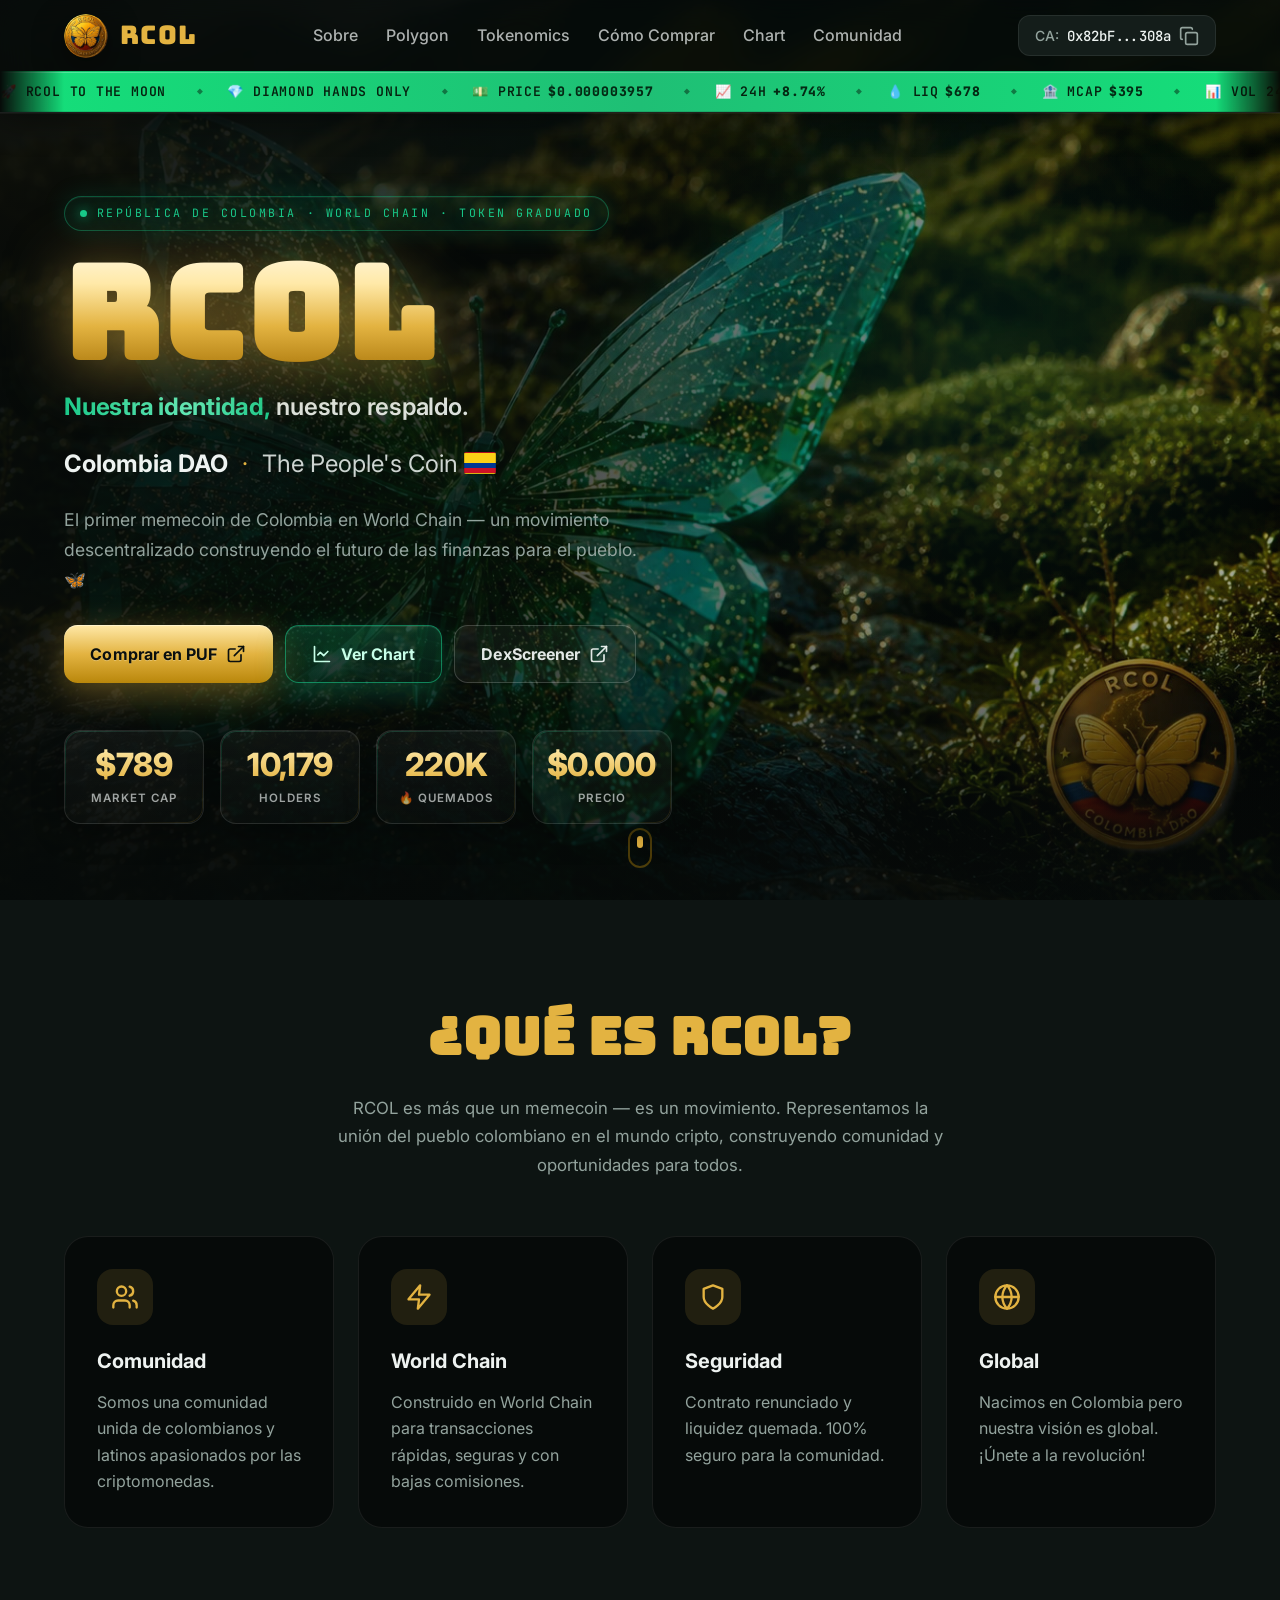
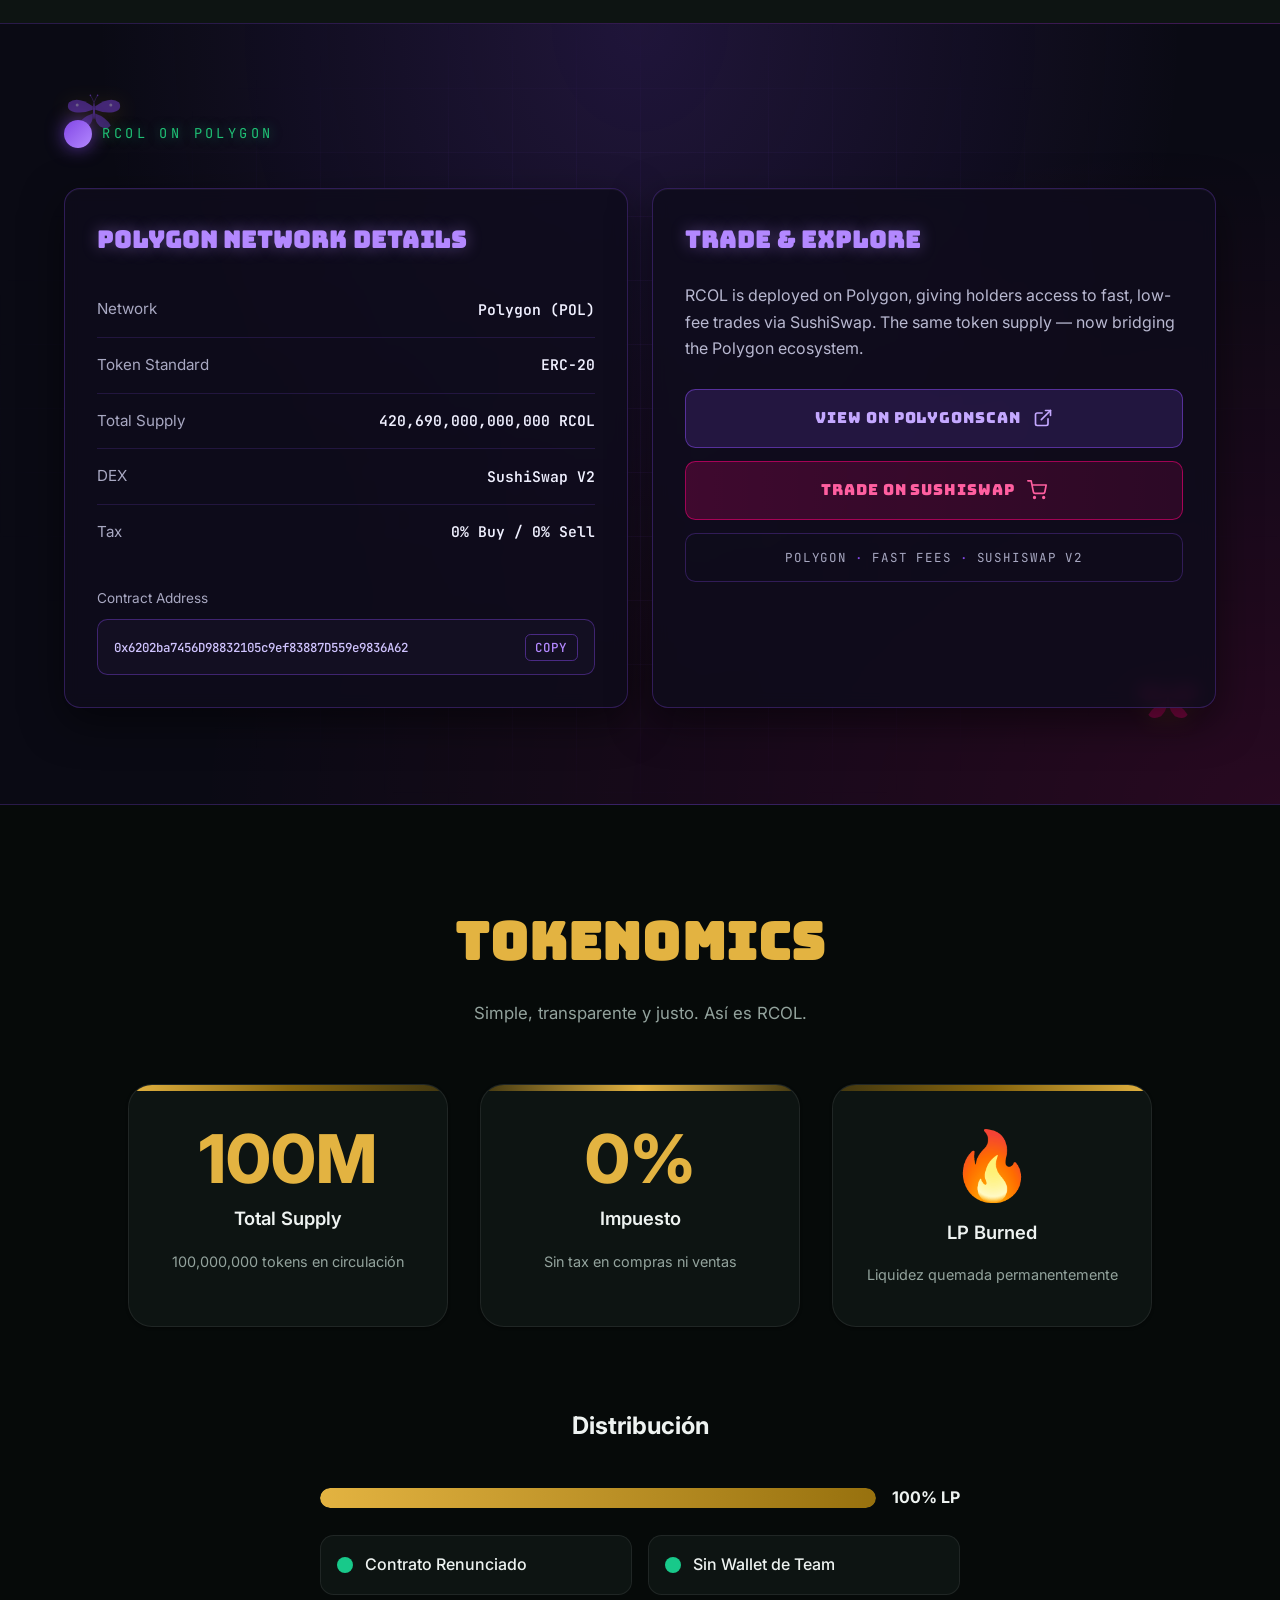
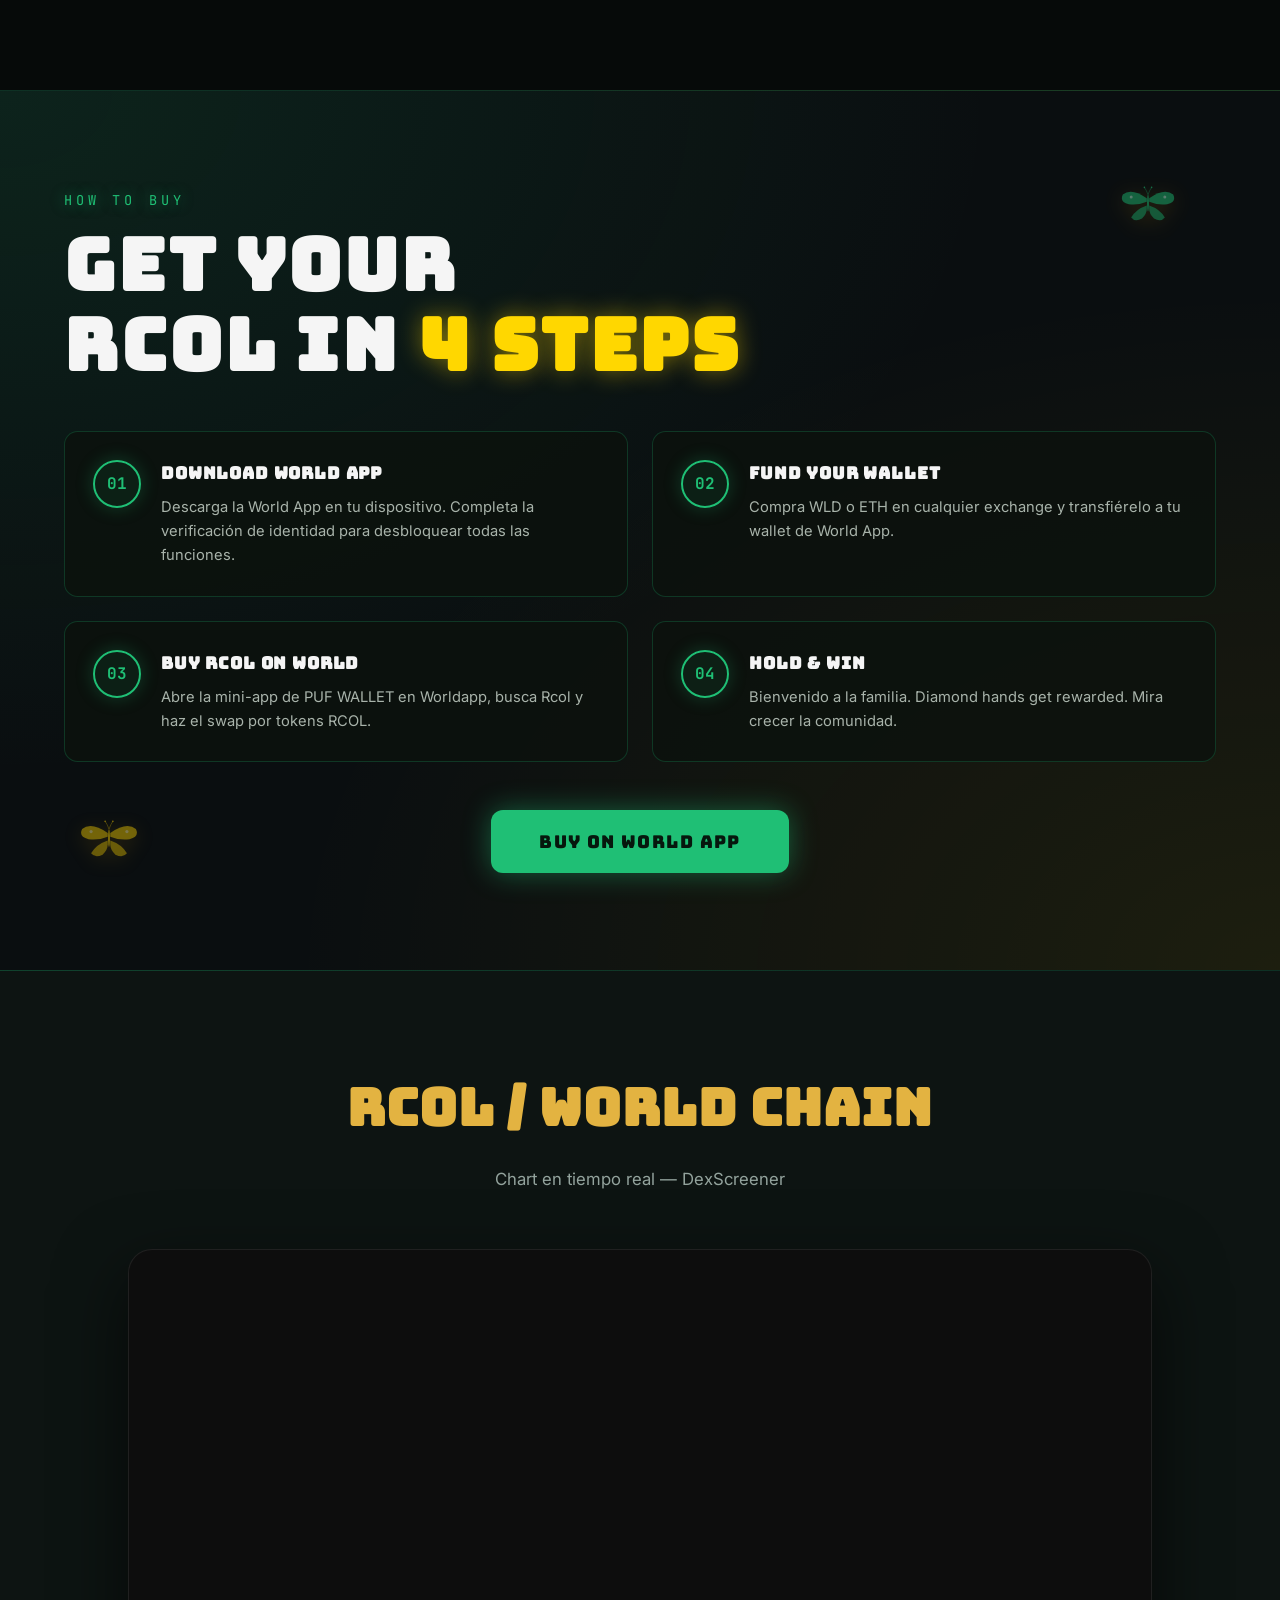
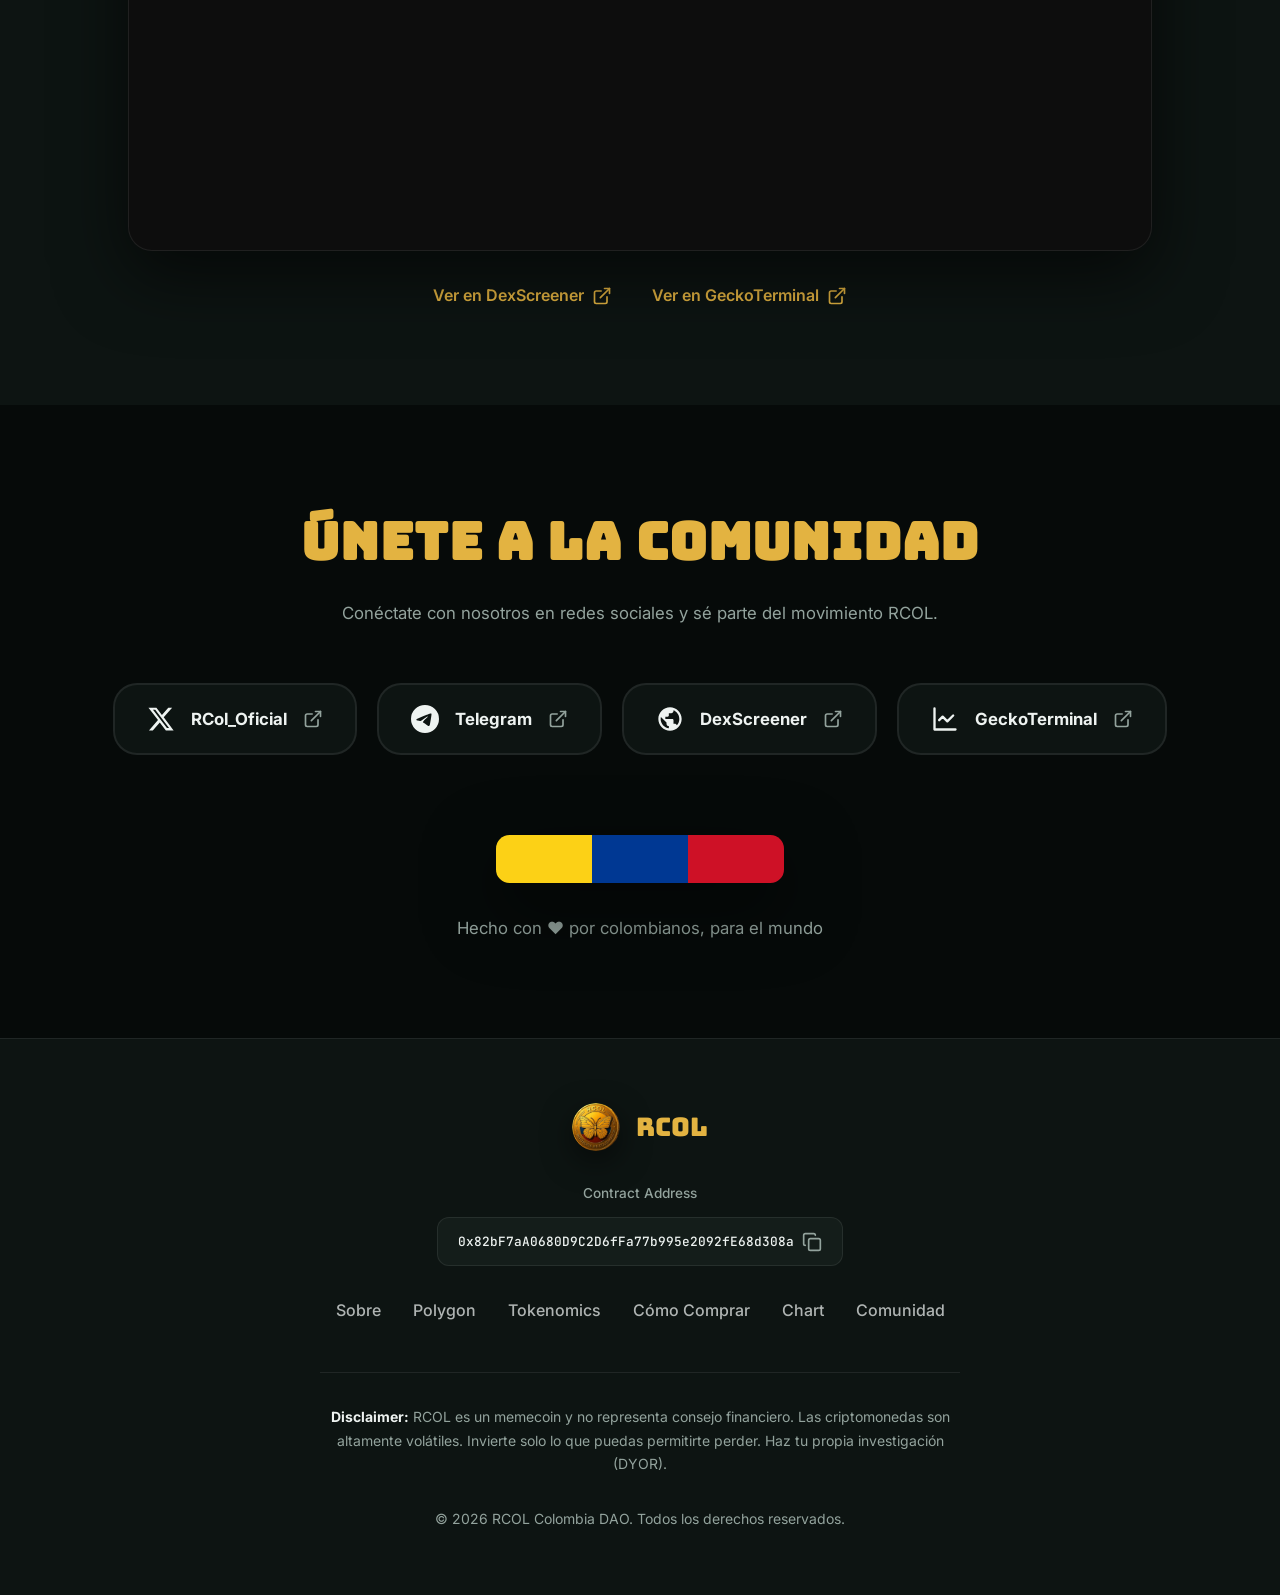
==== commit 6b5b0832: "img hero" ====
--- a/index.html
+++ b/index.html
@@ -207,7 +207,7 @@
       <picture class="hero-wallpaper" aria-hidden="true">
         <source media="(min-width: 768px)" srcset="assets/butterfly-hero.jpg" />
         <img src="assets/butterfly-hero.jpg"
-             onerror="this.onerror=null; this.src='assets/butterfly-hero-fallback.svg';"
+             onerror="this.onerror=null; this.src='assets/butterfly-hero-fallback.webp';"
              alt="" fetchpriority="high" />
       </picture>
 
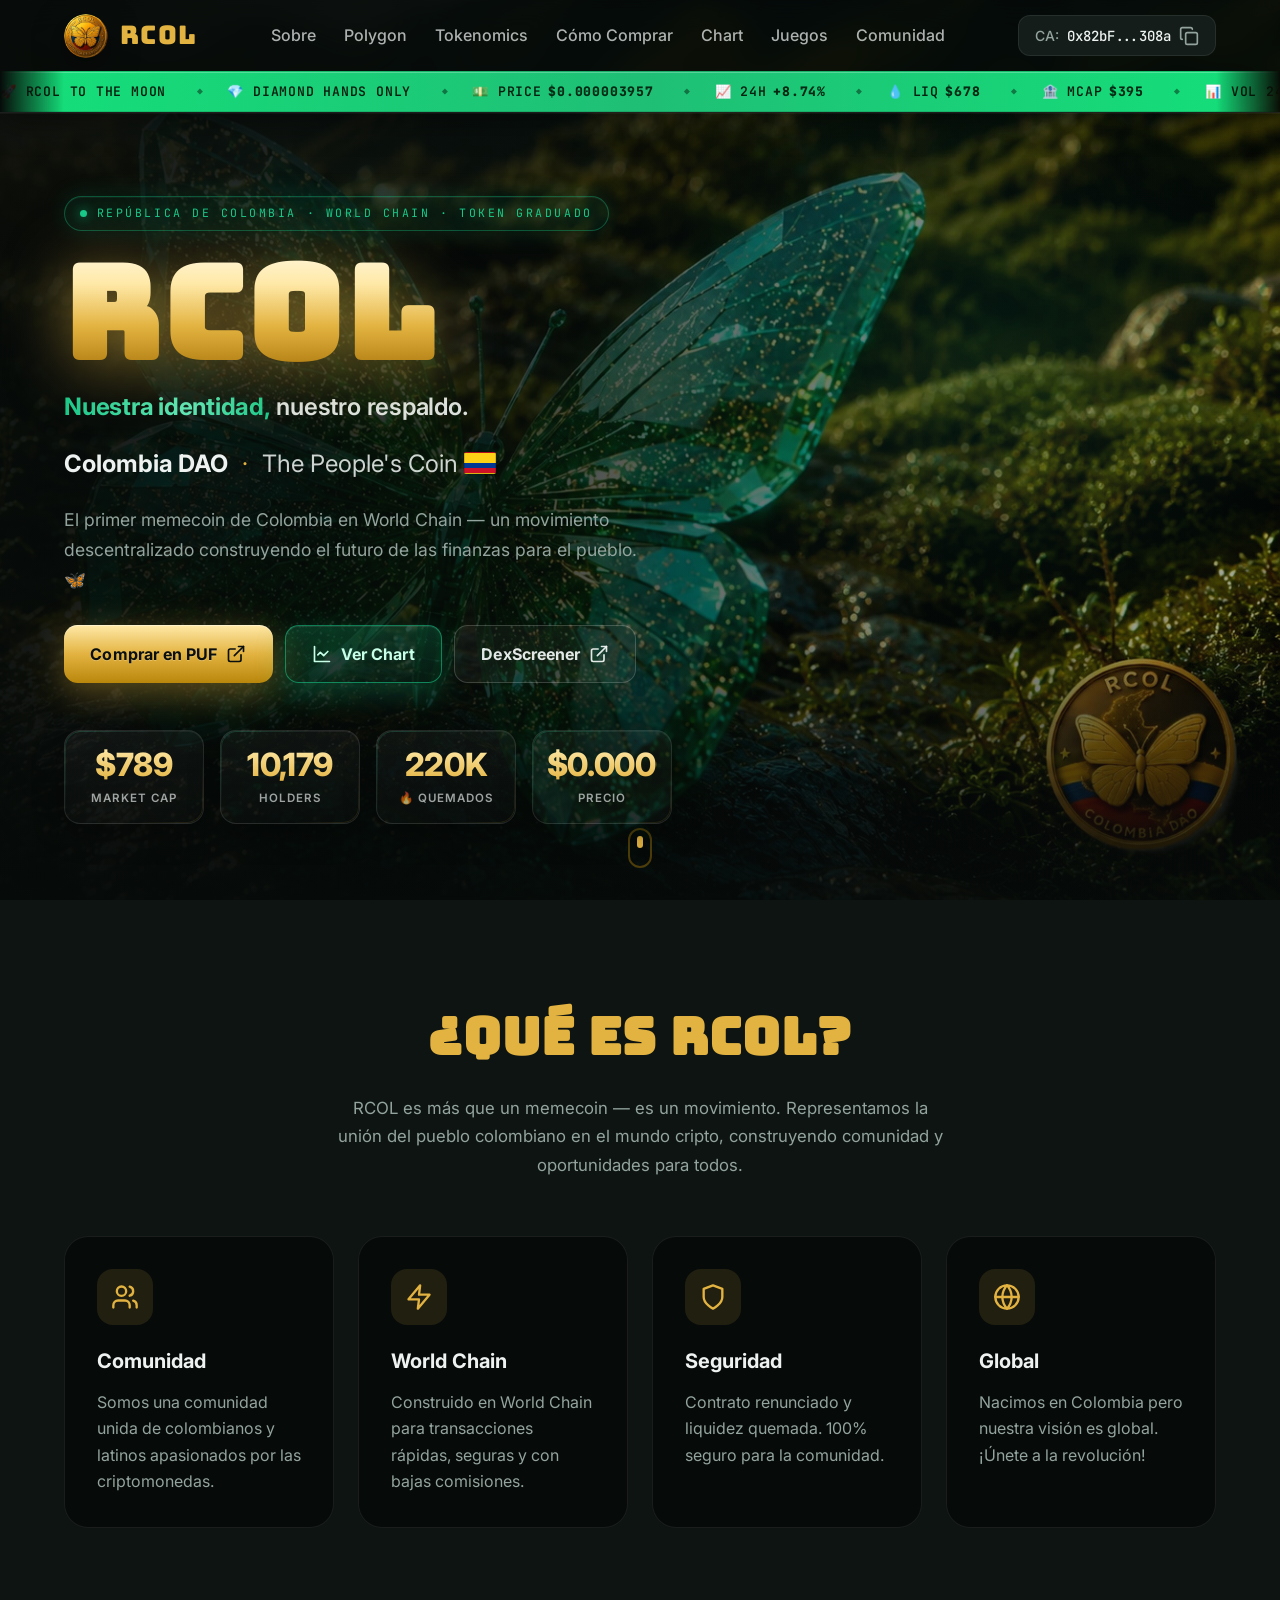
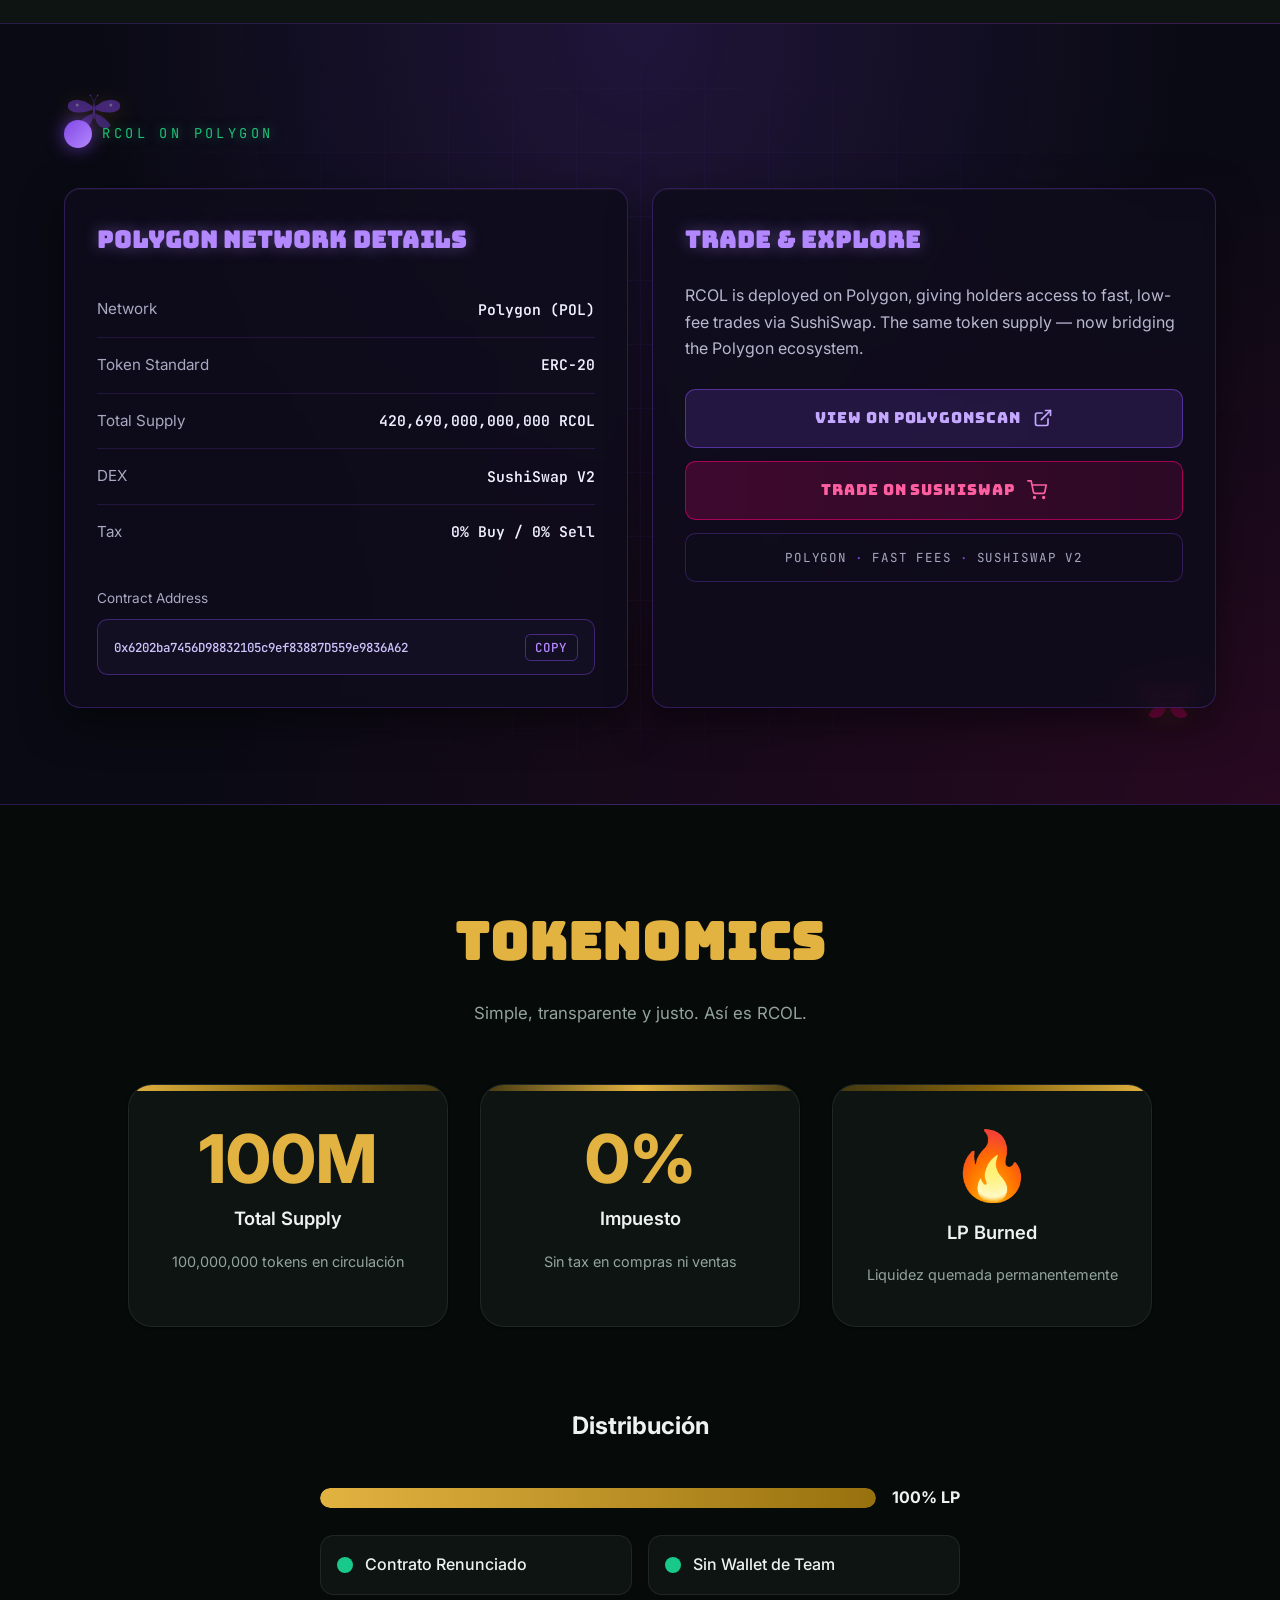
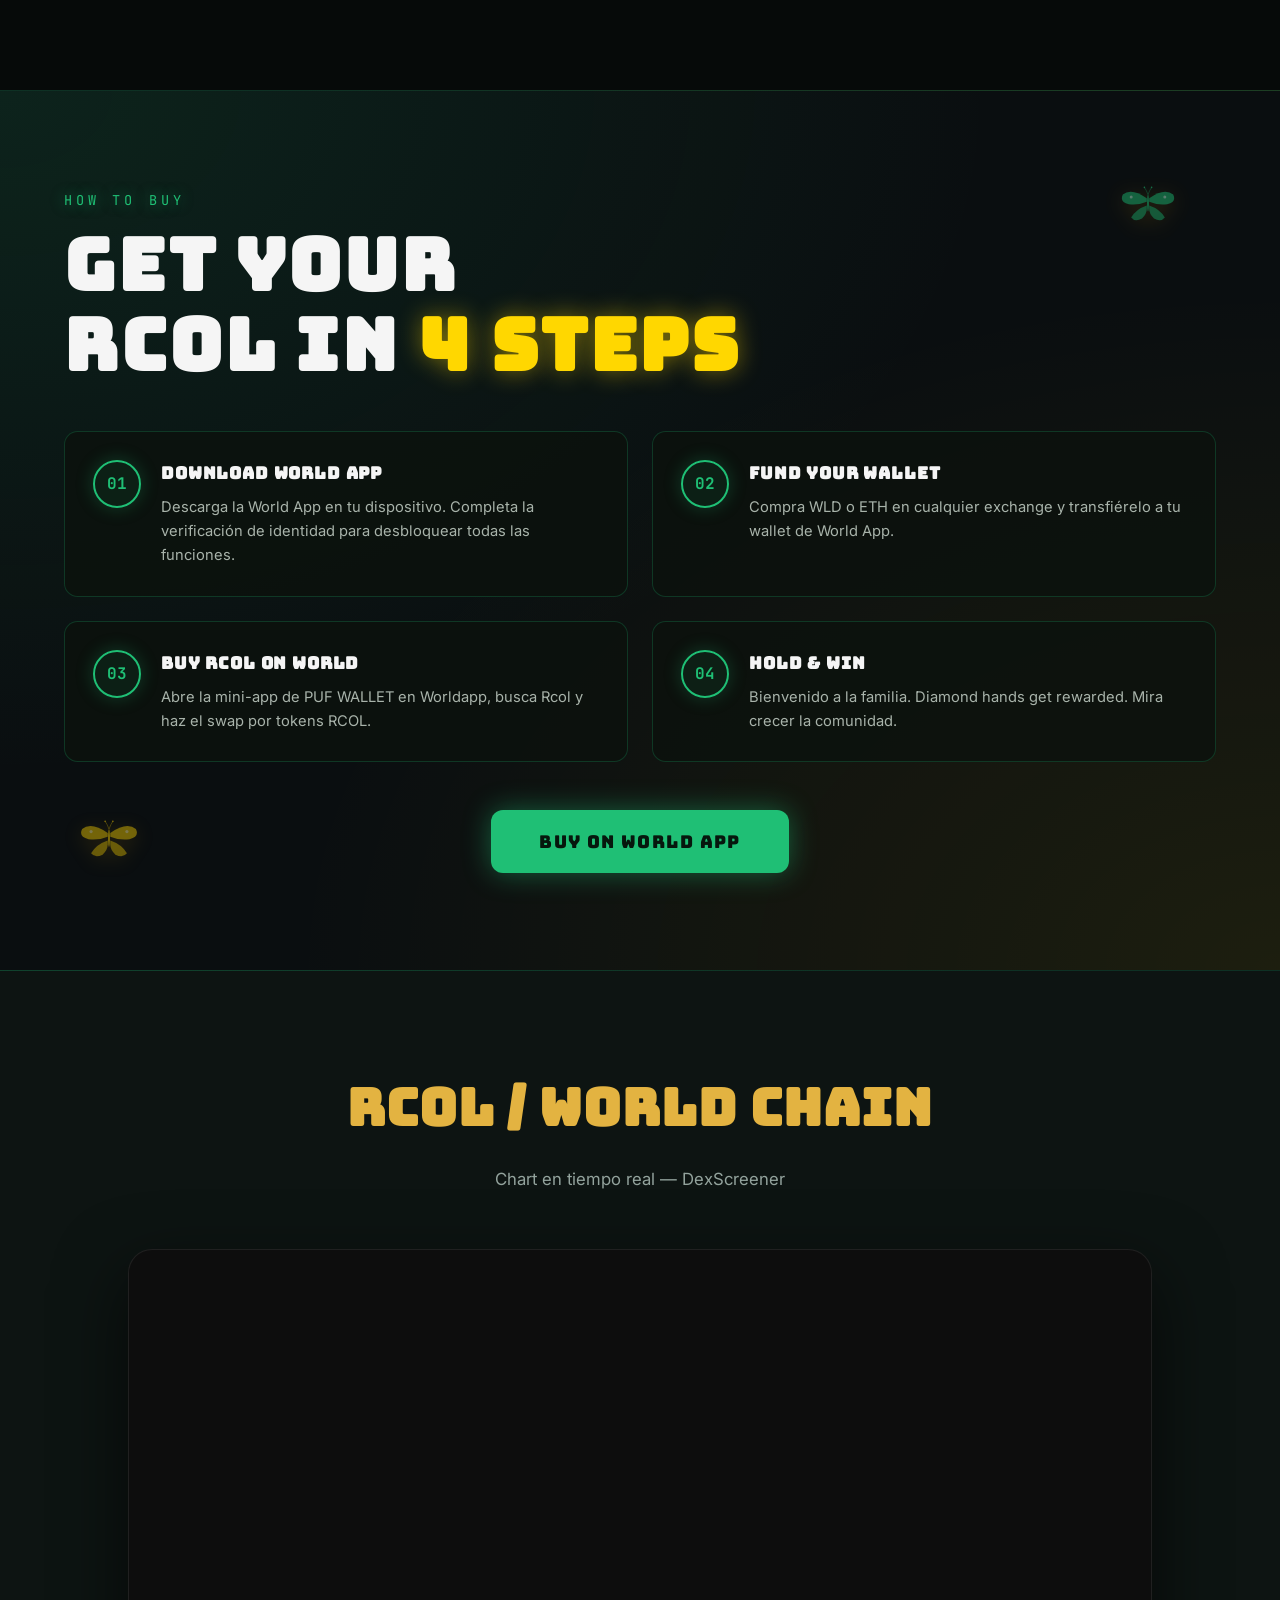
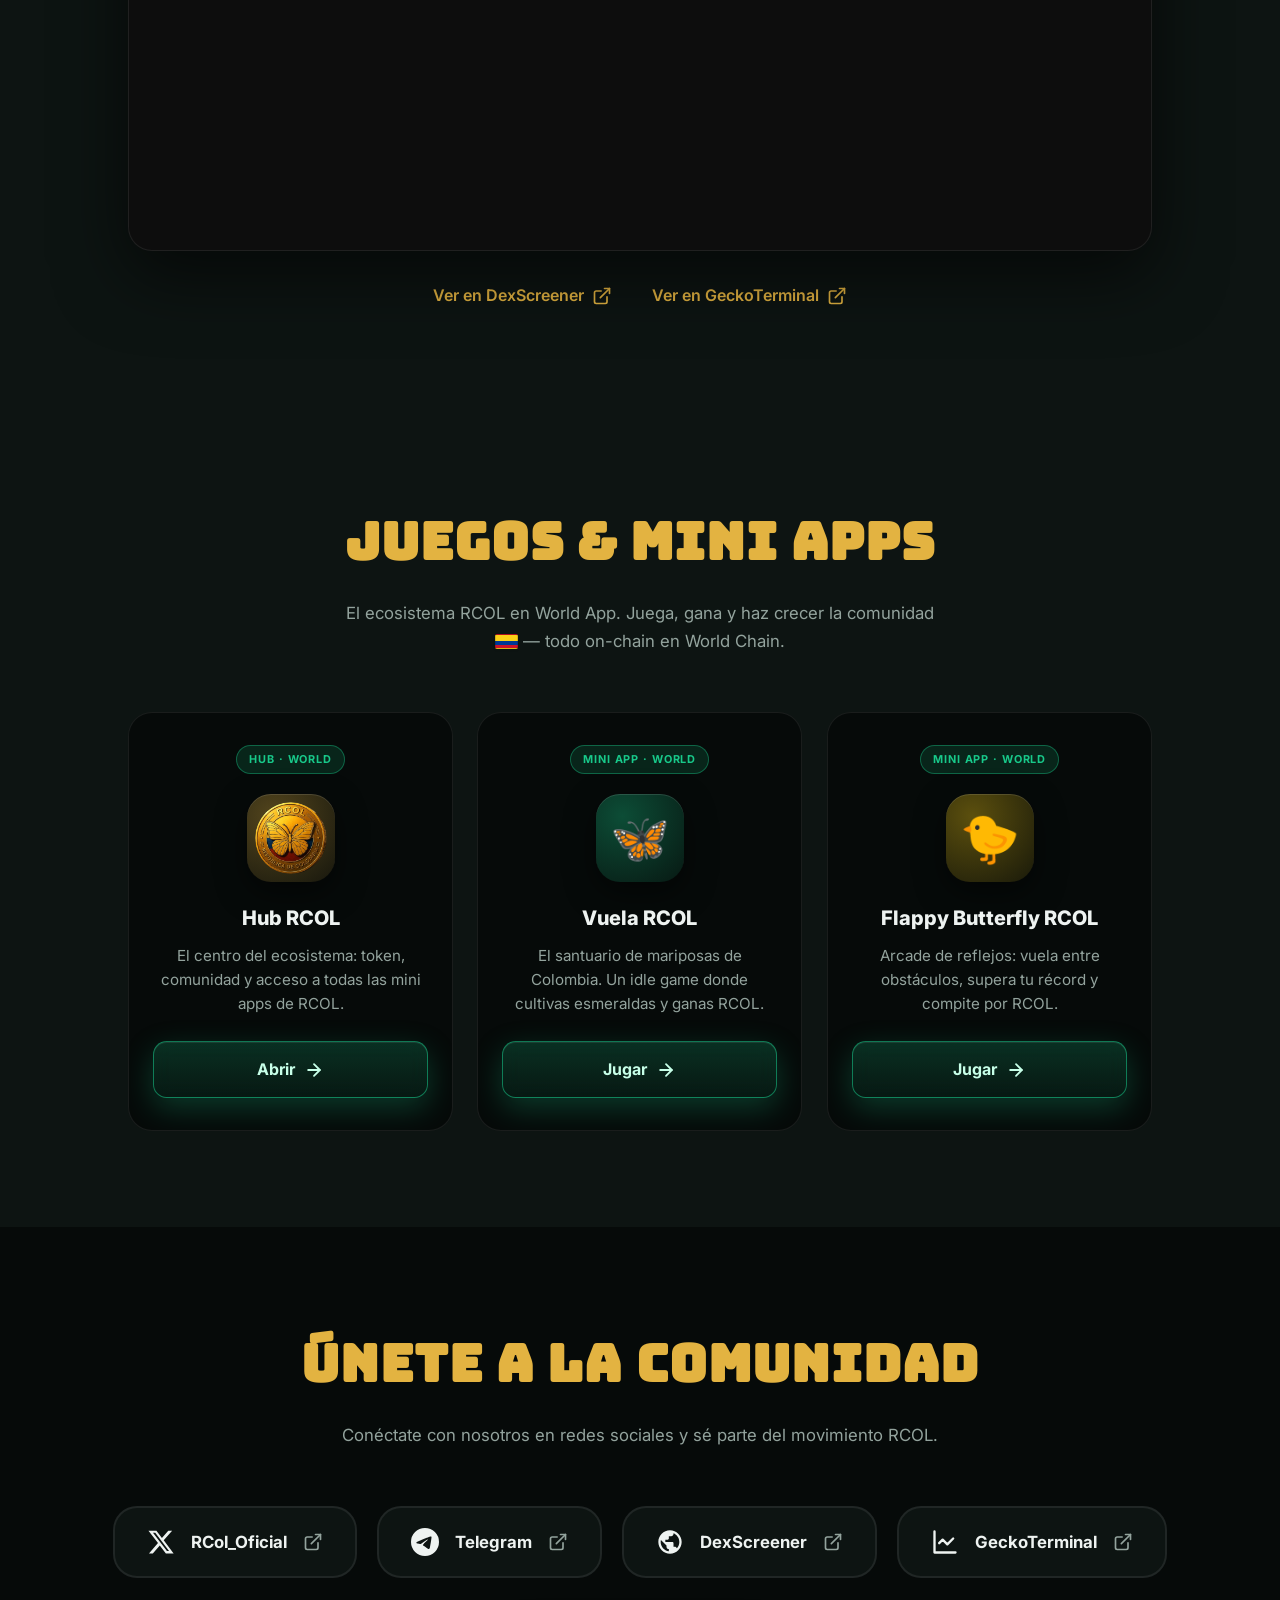
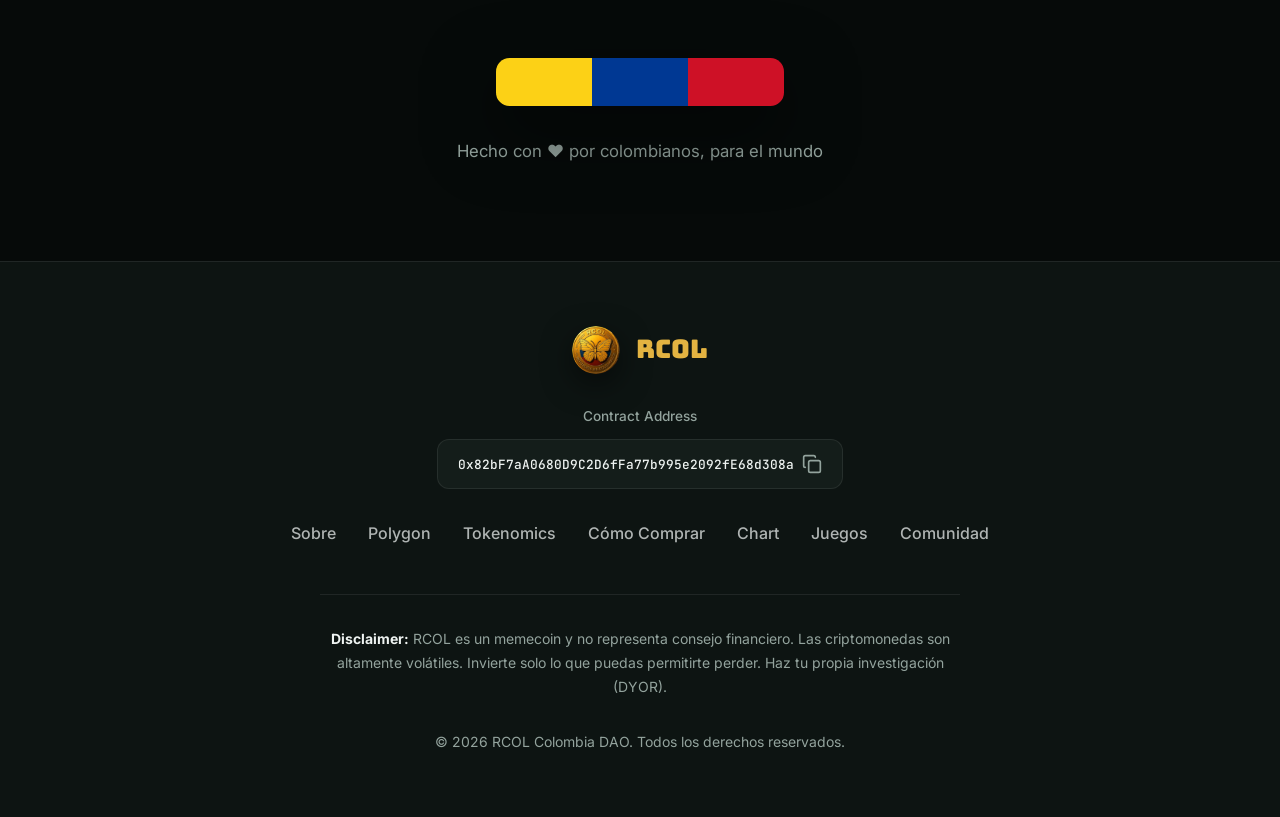
==== commit 589c2e3d: "feat: seccion Juegos & Mini Apps + landings por mini app - Enlace "Juegos" en menu principal, movil " ====
--- a/index.html
+++ b/index.html
@@ -107,6 +107,7 @@
         <a href="#tokenomics">Tokenomics</a>
         <a href="#how-to-buy">Cómo Comprar</a>
         <a href="#chart">Chart</a>
+        <a href="#juegos">Juegos</a>
         <a href="#community">Comunidad</a>
       </nav>
 
@@ -165,6 +166,7 @@
       <a href="#tokenomics">Tokenomics</a>
       <a href="#how-to-buy">Cómo Comprar</a>
       <a href="#chart">Chart</a>
+      <a href="#juegos">Juegos</a>
       <a href="#community">Comunidad</a>
     </nav>
   </header>
@@ -556,6 +558,54 @@
       </div>
     </section>
 
+    <!-- ============ JUEGOS / MINI APPS ============ -->
+    <section id="juegos" class="games">
+      <div class="container">
+        <header class="section-head">
+          <h2 class="section-title">Juegos &amp; Mini Apps</h2>
+          <p class="section-sub">
+            El ecosistema RCOL en World App. Juega, gana y haz crecer la comunidad
+            <span class="co-flag" aria-hidden="true"></span> — todo on-chain en World Chain.
+          </p>
+        </header>
+
+        <div class="games-grid">
+          <!-- Hub RCOL -->
+          <a class="game-card" href="juegos/hub.html">
+            <span class="game-badge">Hub · World</span>
+            <div class="game-art game-art-hub" aria-hidden="true">
+              <img src="assets/rcol-logo.png" alt="" width="72" height="72" />
+            </div>
+            <h3 class="game-title">Hub RCOL</h3>
+            <p class="game-desc">El centro del ecosistema: token, comunidad y acceso a todas las mini apps de RCOL.</p>
+            <span class="game-cta btn btn-secondary">Abrir <svg class="icon" viewBox="0 0 24 24" fill="none" stroke="currentColor" stroke-width="2.2" stroke-linecap="round" stroke-linejoin="round" aria-hidden="true"><path d="M5 12h14"/><path d="m12 5 7 7-7 7"/></svg></span>
+          </a>
+
+          <!-- Vuela RCOL -->
+          <a class="game-card" href="juegos/vuela.html">
+            <span class="game-badge">Mini App · World</span>
+            <div class="game-art game-art-vuela" aria-hidden="true">
+              <span class="game-emoji">🦋</span>
+            </div>
+            <h3 class="game-title">Vuela RCOL</h3>
+            <p class="game-desc">El santuario de mariposas de Colombia. Un idle game donde cultivas esmeraldas y ganas RCOL.</p>
+            <span class="game-cta btn btn-secondary">Jugar <svg class="icon" viewBox="0 0 24 24" fill="none" stroke="currentColor" stroke-width="2.2" stroke-linecap="round" stroke-linejoin="round" aria-hidden="true"><path d="M5 12h14"/><path d="m12 5 7 7-7 7"/></svg></span>
+          </a>
+
+          <!-- Flappy Butterfly RCOL -->
+          <a class="game-card" href="juegos/flappy.html">
+            <span class="game-badge">Mini App · World</span>
+            <div class="game-art game-art-flappy" aria-hidden="true">
+              <span class="game-emoji">🐤</span>
+            </div>
+            <h3 class="game-title">Flappy Butterfly RCOL</h3>
+            <p class="game-desc">Arcade de reflejos: vuela entre obstáculos, supera tu récord y compite por RCOL.</p>
+            <span class="game-cta btn btn-secondary">Jugar <svg class="icon" viewBox="0 0 24 24" fill="none" stroke="currentColor" stroke-width="2.2" stroke-linecap="round" stroke-linejoin="round" aria-hidden="true"><path d="M5 12h14"/><path d="m12 5 7 7-7 7"/></svg></span>
+          </a>
+        </div>
+      </div>
+    </section>
+
     <!-- ============ COMMUNITY ============ -->
     <section id="community" class="community">
       <div class="container">
@@ -631,6 +681,7 @@
         <a href="#tokenomics">Tokenomics</a>
         <a href="#how-to-buy">Cómo Comprar</a>
         <a href="#chart">Chart</a>
+        <a href="#juegos">Juegos</a>
         <a href="#community">Comunidad</a>
       </nav>
 
--- a/styles.css
+++ b/styles.css
@@ -1026,6 +1026,84 @@
   font-size: 1.05rem;
 }
 
+/* ============ JUEGOS / MINI APPS ============ */
+.games { padding: 6rem 0; background: var(--card); }
+
+.games-grid {
+  display: grid;
+  grid-template-columns: 1fr;
+  gap: 1.5rem;
+  max-width: 64rem;
+  margin: 0 auto;
+}
+@media (min-width: 640px) { .games-grid { grid-template-columns: repeat(2, 1fr); } }
+@media (min-width: 960px) { .games-grid { grid-template-columns: repeat(3, 1fr); } }
+
+.game-card {
+  position: relative;
+  display: flex;
+  flex-direction: column;
+  align-items: center;
+  text-align: center;
+  background: var(--background);
+  border: 1px solid var(--border);
+  border-radius: var(--radius-xl);
+  padding: 2rem 1.5rem;
+  overflow: hidden;
+  transition: border-color 0.2s, box-shadow 0.2s, transform 0.2s;
+}
+.game-card:hover {
+  border-color: rgba(24, 201, 138, 0.5);
+  box-shadow: var(--shadow-emerald);
+  transform: translateY(-4px);
+}
+
+.game-badge {
+  align-self: center;
+  font-size: 0.68rem;
+  letter-spacing: 0.08em;
+  text-transform: uppercase;
+  font-weight: 700;
+  color: var(--emerald);
+  background: var(--emerald-soft);
+  border: 1px solid rgba(24, 201, 138, 0.4);
+  border-radius: 999px;
+  padding: 0.3rem 0.75rem;
+  margin-bottom: 1.25rem;
+}
+
+.game-art {
+  width: 5.5rem;
+  height: 5.5rem;
+  border-radius: var(--radius-xl);
+  display: grid;
+  place-items: center;
+  margin-bottom: 1.25rem;
+  box-shadow: inset 0 1px 0 rgba(255, 255, 255, 0.12), var(--shadow-md);
+}
+.game-art img { width: 4.5rem; height: 4.5rem; border-radius: 50%; }
+.game-emoji { font-size: 3rem; line-height: 1; }
+.game-art-hub { background: radial-gradient(circle at 30% 25%, rgba(227, 179, 65, 0.35), rgba(227, 179, 65, 0.08)); }
+.game-art-vuela { background: radial-gradient(circle at 30% 25%, rgba(24, 201, 138, 0.35), rgba(24, 201, 138, 0.08)); }
+.game-art-flappy { background: radial-gradient(circle at 30% 25%, rgba(252, 209, 22, 0.35), rgba(252, 209, 22, 0.08)); }
+
+.game-title {
+  font-size: 1.25rem;
+  font-weight: 800;
+  color: var(--foreground);
+  margin-bottom: 0.6rem;
+}
+.game-desc {
+  color: var(--muted-fg);
+  font-size: 0.95rem;
+  line-height: 1.6;
+  margin-bottom: 1.5rem;
+  flex: 1;
+}
+.game-cta { width: 100%; }
+.game-cta .icon { transition: transform 0.2s; }
+.game-card:hover .game-cta .icon { transform: translateX(3px); }
+
 /* ============ FOOTER ============ */
 .site-footer {
   padding: 4rem 0;
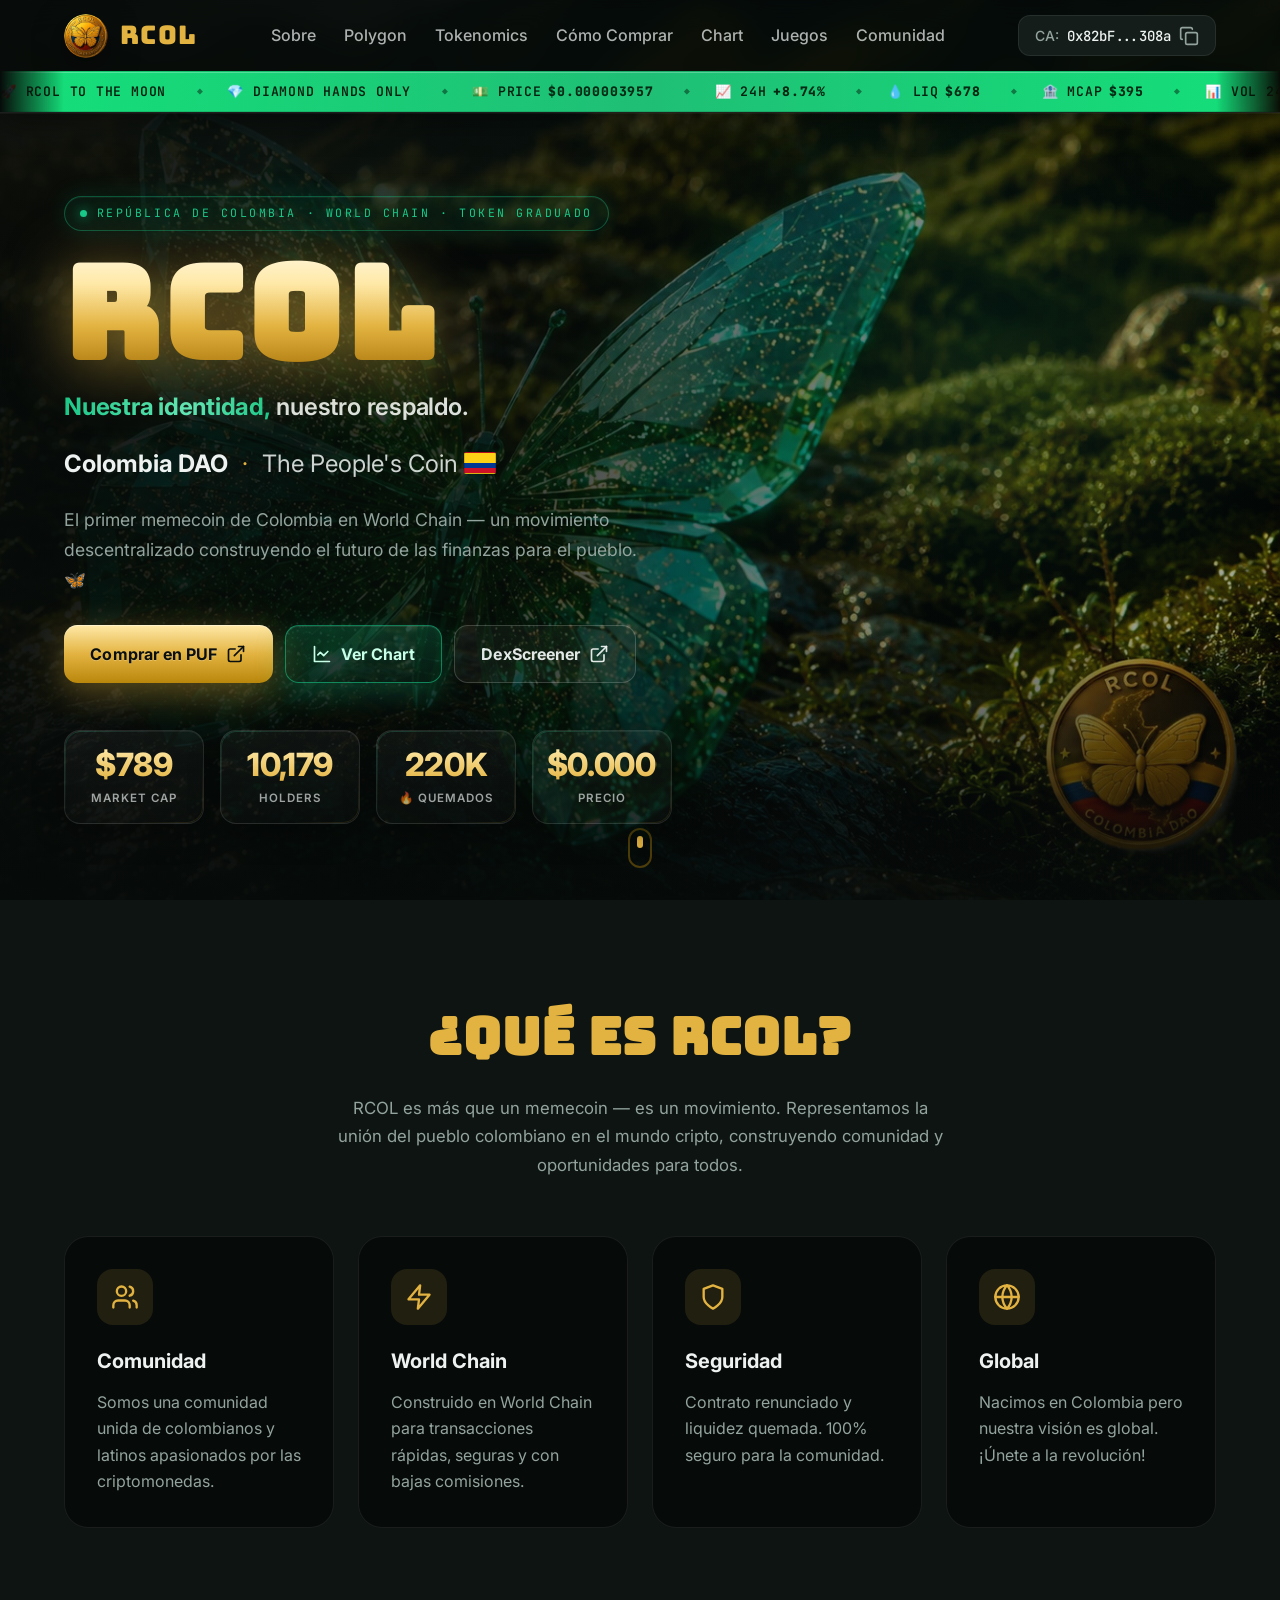
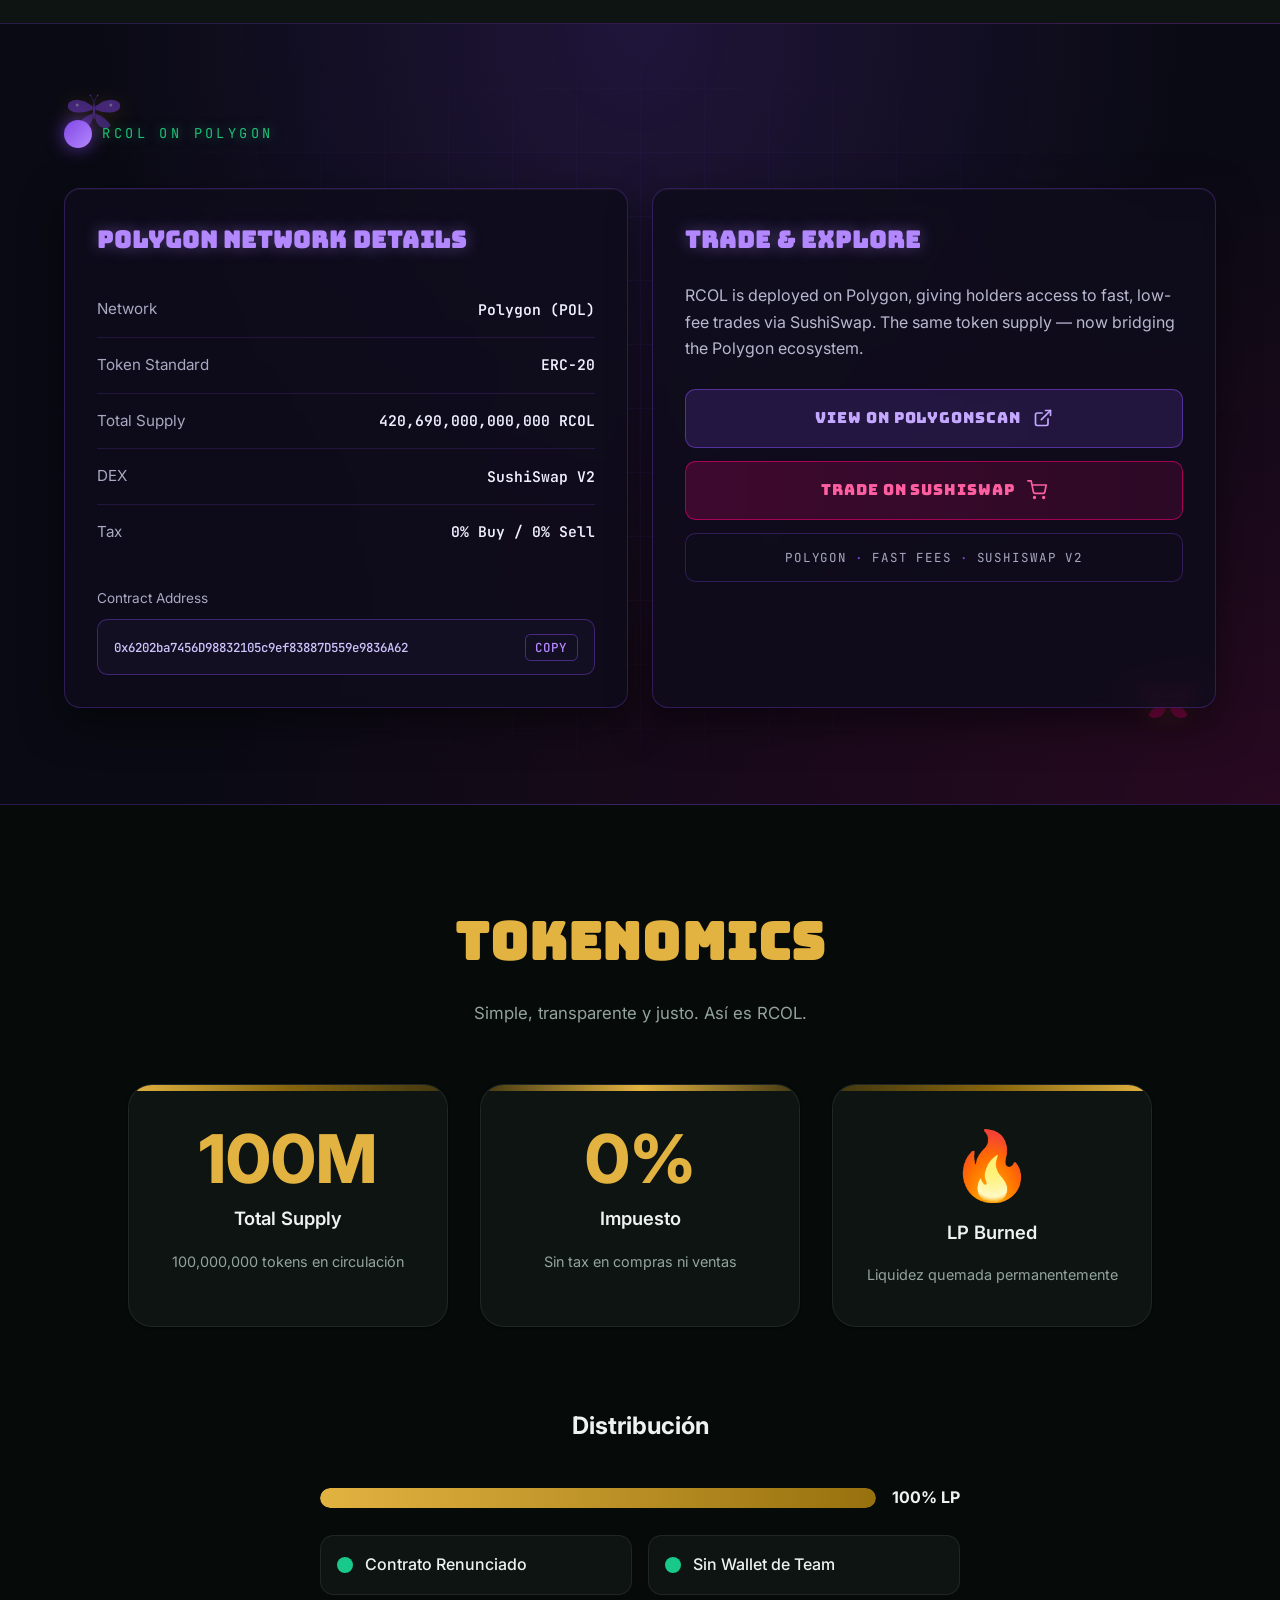
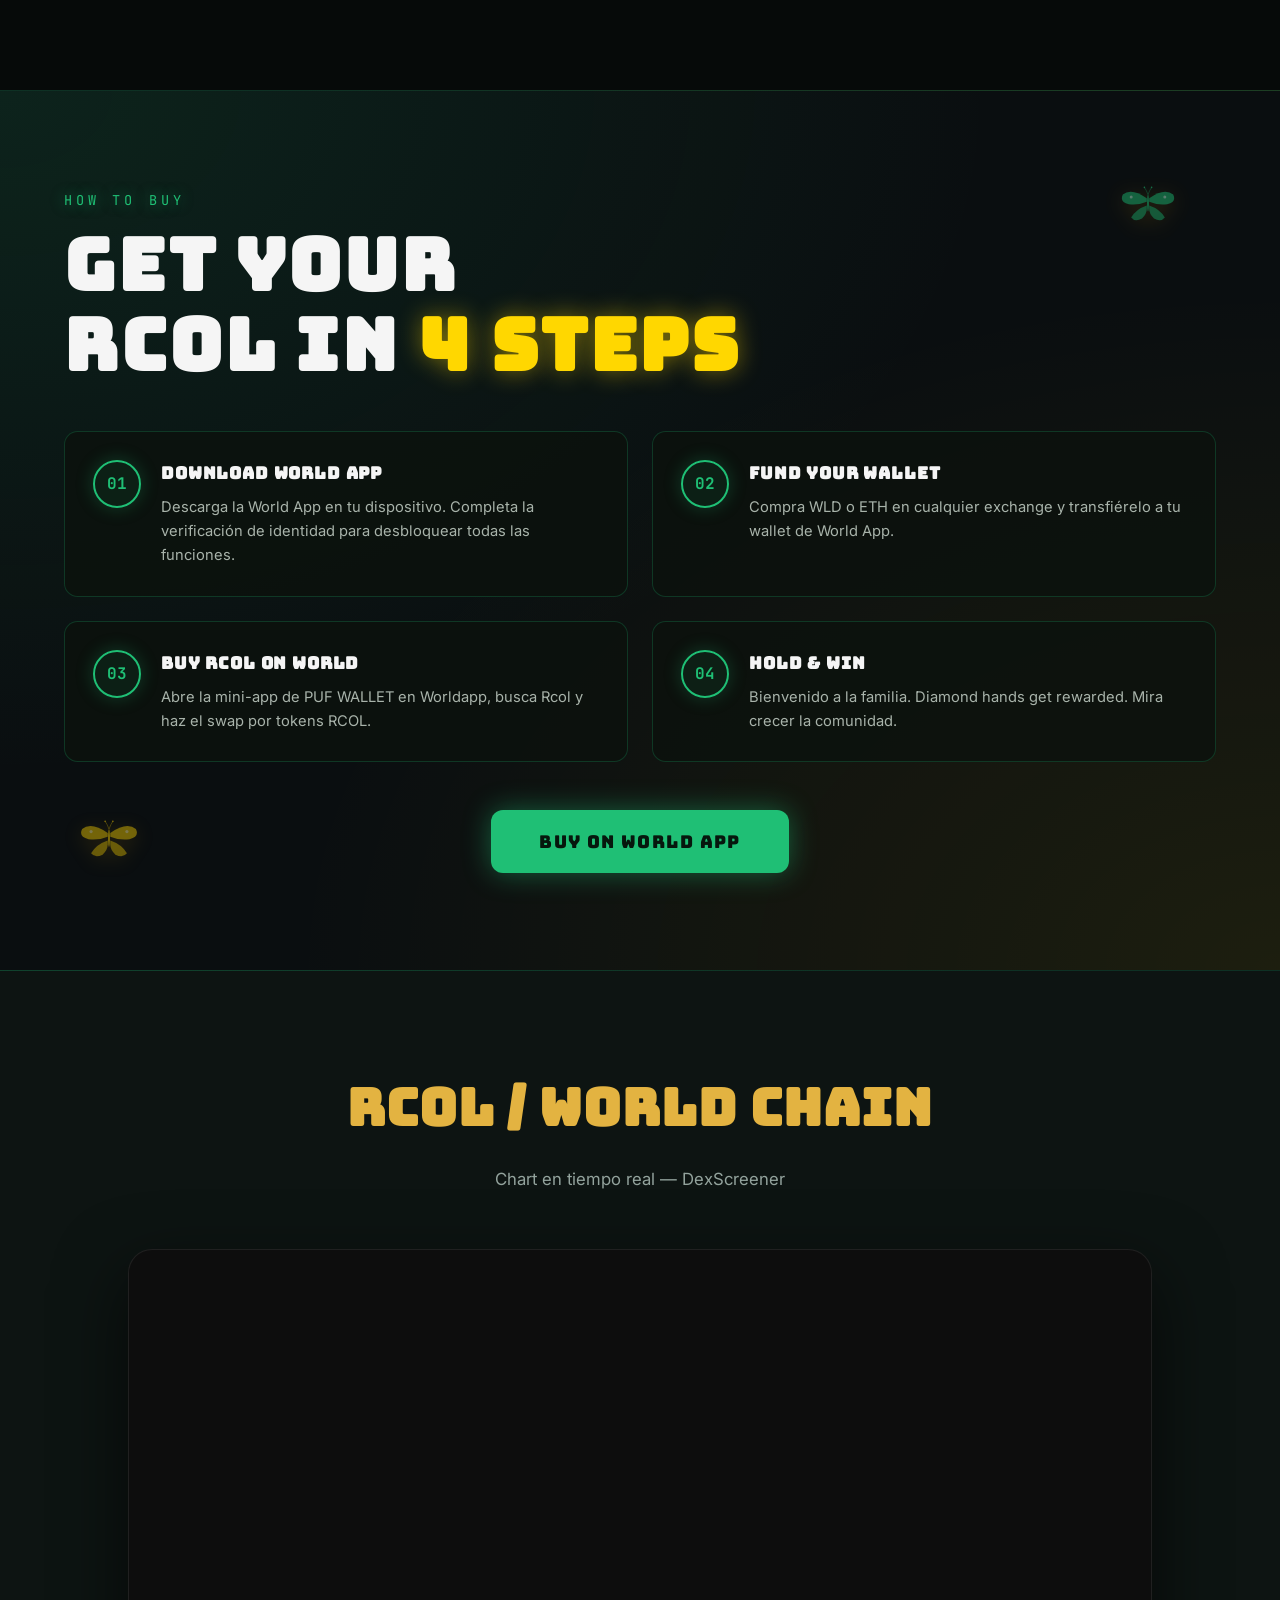
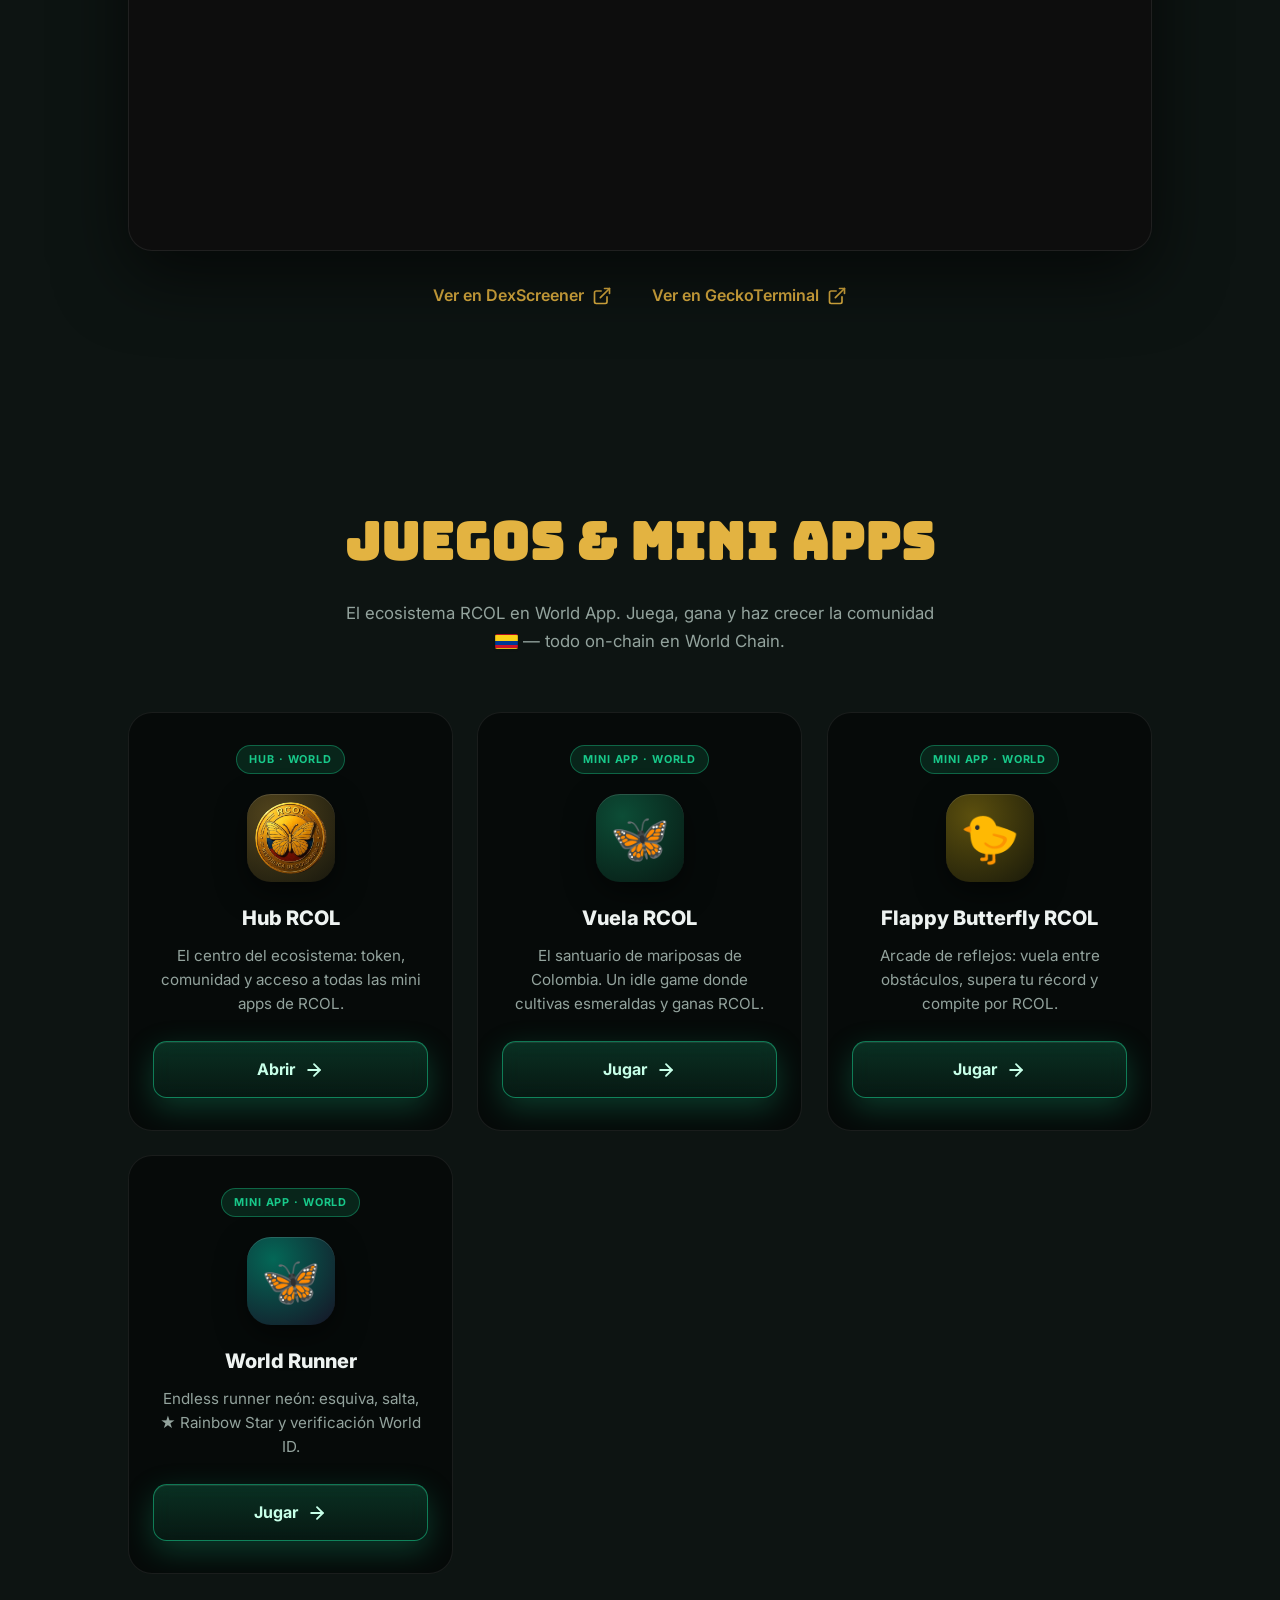
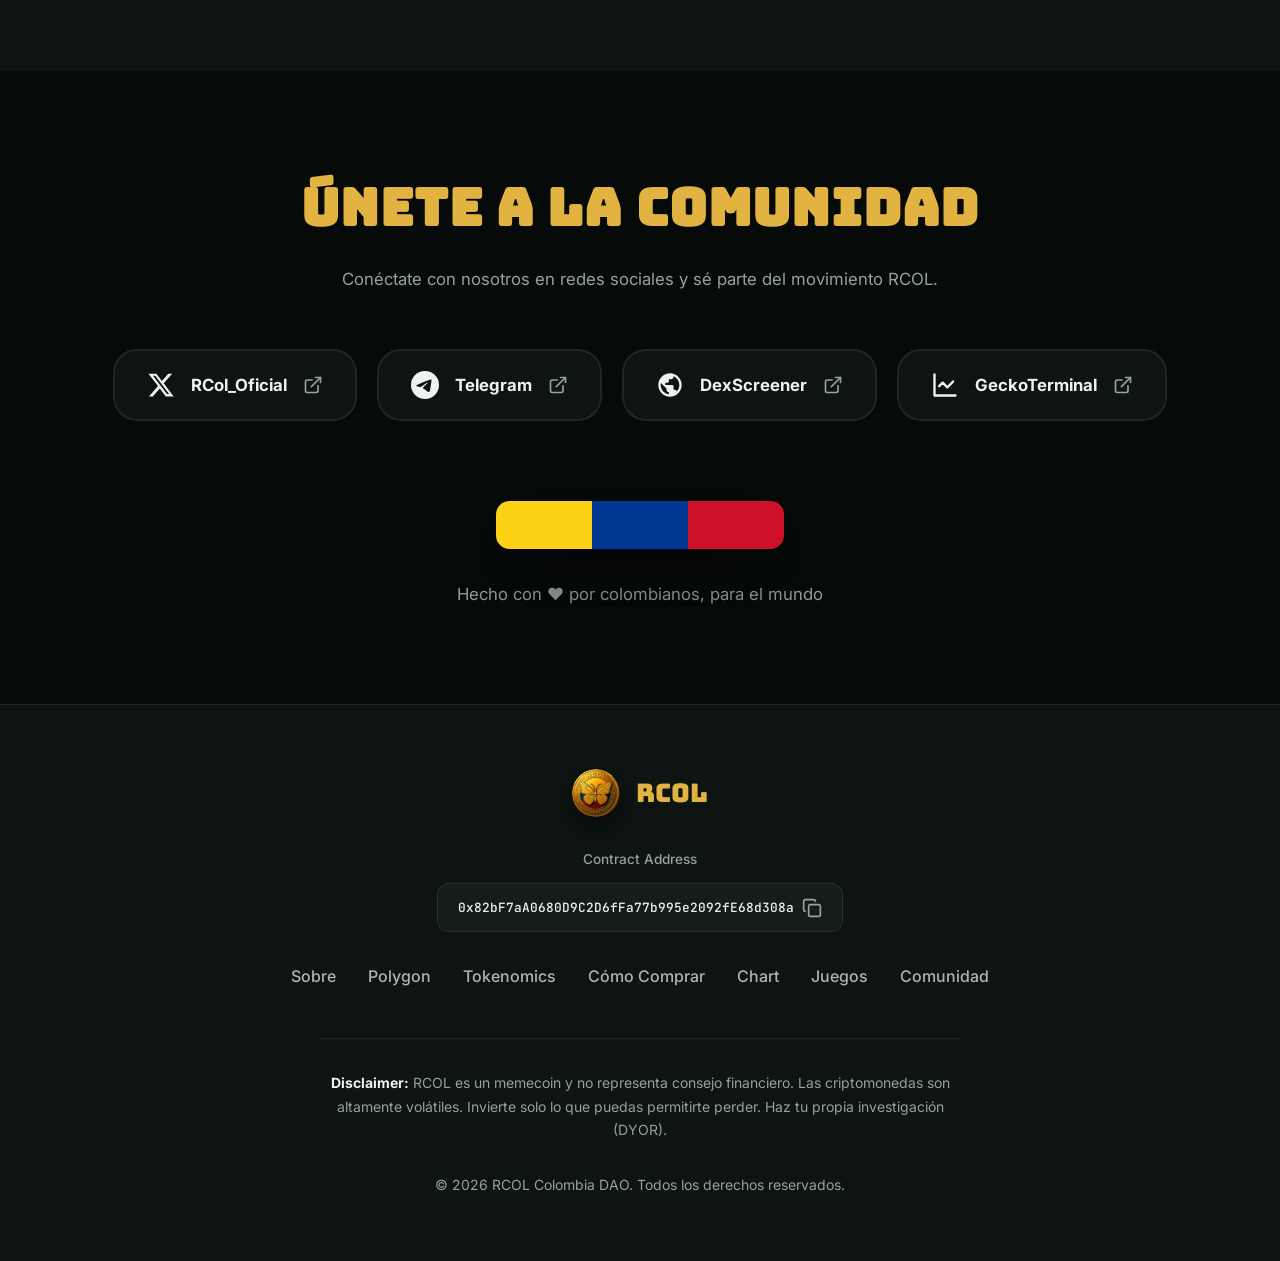
==== commit 4a2be4c4: "feat: add World Runner mini app card and landing page Co-authored-by: Cursor <cursoragent@cursor.com" ====
--- a/index.html
+++ b/index.html
@@ -602,6 +602,17 @@
             <p class="game-desc">Arcade de reflejos: vuela entre obstáculos, supera tu récord y compite por RCOL.</p>
             <span class="game-cta btn btn-secondary">Jugar <svg class="icon" viewBox="0 0 24 24" fill="none" stroke="currentColor" stroke-width="2.2" stroke-linecap="round" stroke-linejoin="round" aria-hidden="true"><path d="M5 12h14"/><path d="m12 5 7 7-7 7"/></svg></span>
           </a>
+
+          <!-- World Runner -->
+          <a class="game-card" href="juegos/world-runner.html">
+            <span class="game-badge">Mini App · World</span>
+            <div class="game-art game-art-runner" aria-hidden="true">
+              <span class="game-emoji">🦋</span>
+            </div>
+            <h3 class="game-title">World Runner</h3>
+            <p class="game-desc">Endless runner neón: esquiva, salta, ★ Rainbow Star y verificación World ID.</p>
+            <span class="game-cta btn btn-secondary">Jugar <svg class="icon" viewBox="0 0 24 24" fill="none" stroke="currentColor" stroke-width="2.2" stroke-linecap="round" stroke-linejoin="round" aria-hidden="true"><path d="M5 12h14"/><path d="m12 5 7 7-7 7"/></svg></span>
+          </a>
         </div>
       </div>
     </section>
--- a/styles.css
+++ b/styles.css
@@ -1086,6 +1086,7 @@
 .game-art-hub { background: radial-gradient(circle at 30% 25%, rgba(227, 179, 65, 0.35), rgba(227, 179, 65, 0.08)); }
 .game-art-vuela { background: radial-gradient(circle at 30% 25%, rgba(24, 201, 138, 0.35), rgba(24, 201, 138, 0.08)); }
 .game-art-flappy { background: radial-gradient(circle at 30% 25%, rgba(252, 209, 22, 0.35), rgba(252, 209, 22, 0.08)); }
+.game-art-runner { background: radial-gradient(circle at 30% 25%, rgba(0, 255, 213, 0.38), rgba(139, 92, 246, 0.12)); }
 
 .game-title {
   font-size: 1.25rem;
